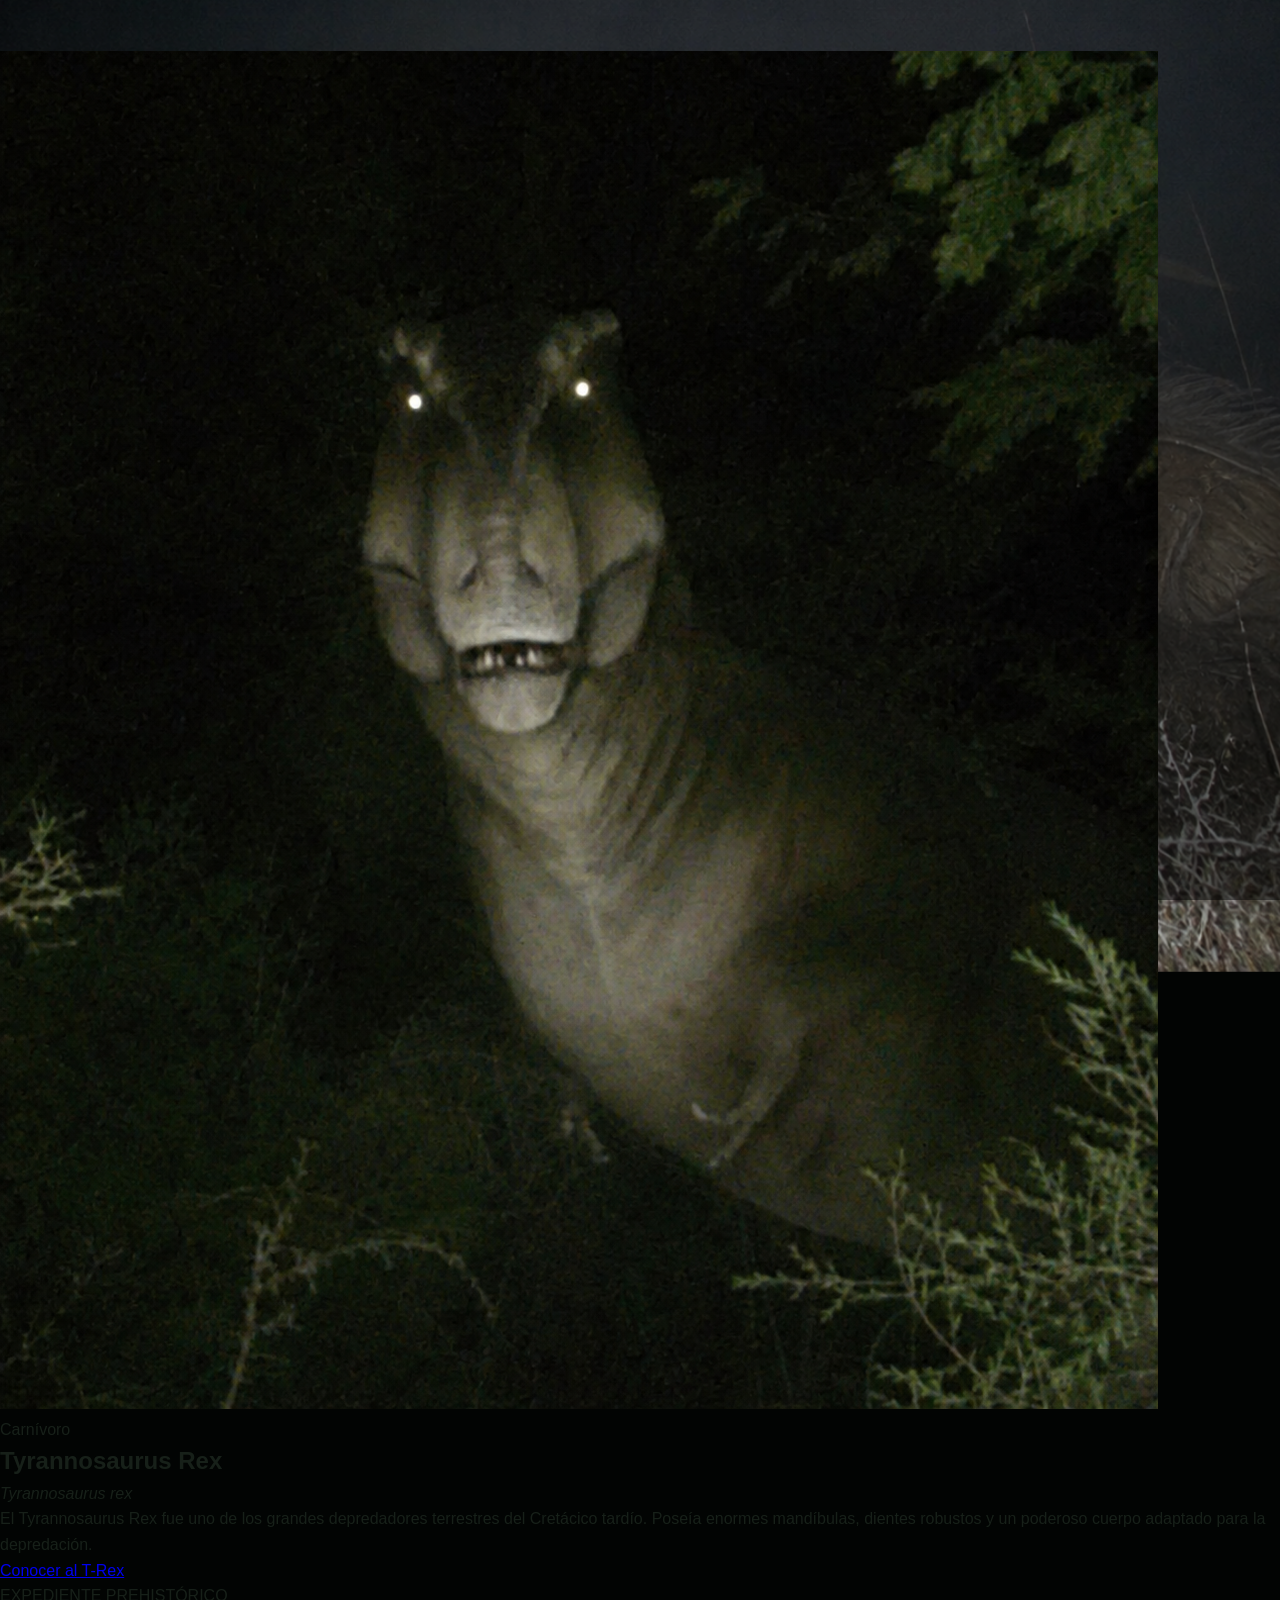
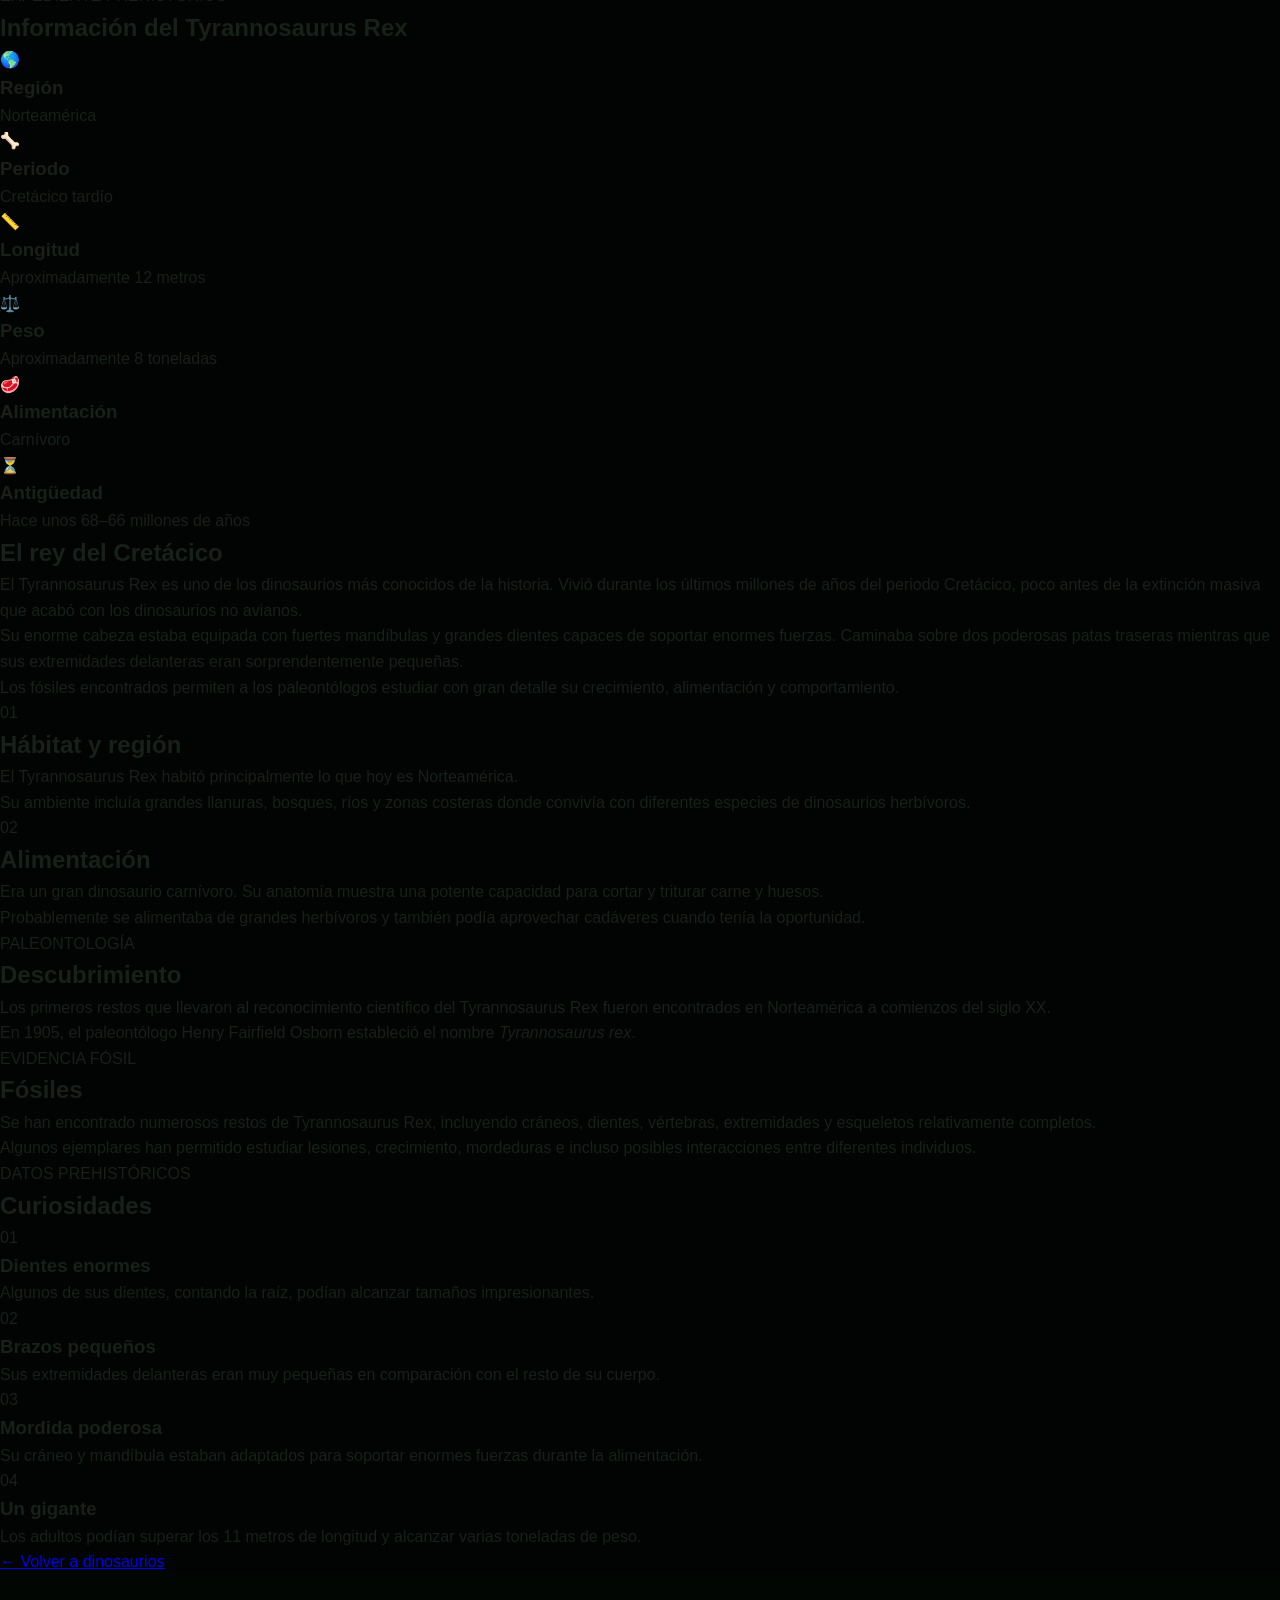
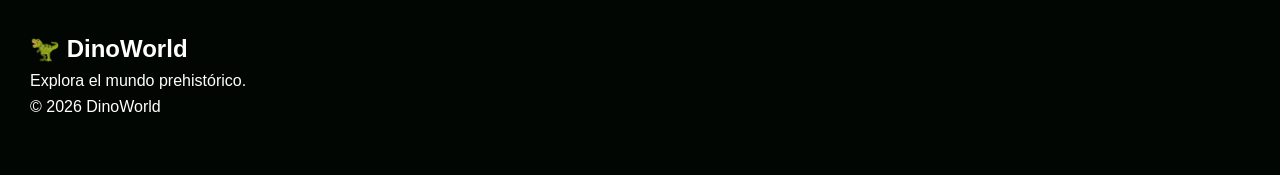
==== trex.html @ 81817ca3 "Add files via upload" ====
<!DOCTYPE html>
<html lang="es">

<head>
    <meta charset="UTF-8">
    <meta name="viewport" content="width=device-width, initial-scale=1.0">

    <title>Tyrannosaurus Rex | DinoWorld</title>

    <meta
        name="description"
        content="Descubre todo sobre el Tyrannosaurus Rex: periodo, tamaño, peso, alimentación, fósiles, descubrimiento y curiosidades."
    >

    <link rel="stylesheet" href="css/style.css">
</head>

<body>

    <!-- HEADER -->
    <header class="ficha-header">

        <a href="index.html" class="ficha-logo">
            🦖 DinoWorld
        </a>

        <nav class="ficha-nav">
            <a href="index.html">Inicio</a>
            <a href="dinosaurios.html">Dinosaurios</a>
        </nav>

    </header>


    <main class="ficha-dinosaurio">

        <!-- HERO DEL T-REX -->
        <section class="ficha-hero">

            <div class="ficha-hero-imagen">

                <img
                    src="img/trex.png"
                    alt="Tyrannosaurus Rex"
                >

            </div>


            <div class="ficha-hero-info">

                <span class="ficha-etiqueta">
                    Carnívoro
                </span>

                <h1>Tyrannosaurus Rex</h1>

                <p class="ficha-cientifico">
                    <em>Tyrannosaurus rex</em>
                </p>

                <p class="ficha-introduccion">
                    El Tyrannosaurus Rex fue uno de los grandes depredadores
                    terrestres del Cretácico tardío. Poseía enormes mandíbulas,
                    dientes robustos y un poderoso cuerpo adaptado para la
                    depredación.
                </p>

                <a href="#informacion" class="ficha-boton">
                    Conocer al T-Rex
                </a>

            </div>

        </section>


        <!-- INFORMACIÓN PRINCIPAL -->
        <section id="informacion" class="ficha-seccion">

            <div class="ficha-titulo-seccion">

                <span>EXPEDIENTE PREHISTÓRICO</span>

                <h2>Información del Tyrannosaurus Rex</h2>

            </div>


            <div class="ficha-datos">

                <article class="ficha-dato">
                    <span>🌎</span>
                    <h3>Región</h3>
                    <p>Norteamérica</p>
                </article>


                <article class="ficha-dato">
                    <span>🦴</span>
                    <h3>Periodo</h3>
                    <p>Cretácico tardío</p>
                </article>


                <article class="ficha-dato">
                    <span>📏</span>
                    <h3>Longitud</h3>
                    <p>Aproximadamente 12 metros</p>
                </article>


                <article class="ficha-dato">
                    <span>⚖️</span>
                    <h3>Peso</h3>
                    <p>Aproximadamente 8 toneladas</p>
                </article>


                <article class="ficha-dato">
                    <span>🥩</span>
                    <h3>Alimentación</h3>
                    <p>Carnívoro</p>
                </article>


                <article class="ficha-dato">
                    <span>⏳</span>
                    <h3>Antigüedad</h3>
                    <p>Hace unos 68–66 millones de años</p>
                </article>

            </div>

        </section>


        <!-- DESCRIPCIÓN -->
        <section class="ficha-seccion ficha-contenido">

            <h2>El rey del Cretácico</h2>

            <p>
                El Tyrannosaurus Rex es uno de los dinosaurios más conocidos
                de la historia. Vivió durante los últimos millones de años del
                periodo Cretácico, poco antes de la extinción masiva que acabó
                con los dinosaurios no avianos.
            </p>

            <p>
                Su enorme cabeza estaba equipada con fuertes mandíbulas y
                grandes dientes capaces de soportar enormes fuerzas. Caminaba
                sobre dos poderosas patas traseras mientras que sus extremidades
                delanteras eran sorprendentemente pequeñas.
            </p>

            <p>
                Los fósiles encontrados permiten a los paleontólogos estudiar
                con gran detalle su crecimiento, alimentación y comportamiento.
            </p>

        </section>


        <!-- HÁBITAT -->
        <section class="ficha-seccion ficha-doble">

            <article class="ficha-panel">

                <span class="ficha-panel-numero">01</span>

                <h2>Hábitat y región</h2>

                <p>
                    El Tyrannosaurus Rex habitó principalmente lo que hoy es
                    Norteamérica.
                </p>

                <p>
                    Su ambiente incluía grandes llanuras, bosques, ríos y zonas
                    costeras donde convivía con diferentes especies de
                    dinosaurios herbívoros.
                </p>

            </article>


            <article class="ficha-panel">

                <span class="ficha-panel-numero">02</span>

                <h2>Alimentación</h2>

                <p>
                    Era un gran dinosaurio carnívoro. Su anatomía muestra una
                    potente capacidad para cortar y triturar carne y huesos.
                </p>

                <p>
                    Probablemente se alimentaba de grandes herbívoros y también
                    podía aprovechar cadáveres cuando tenía la oportunidad.
                </p>

            </article>

        </section>


        <!-- DESCUBRIMIENTO -->
        <section class="ficha-seccion ficha-contenido">

            <span class="ficha-subtitulo">
                PALEONTOLOGÍA
            </span>

            <h2>Descubrimiento</h2>

            <p>
                Los primeros restos que llevaron al reconocimiento científico
                del Tyrannosaurus Rex fueron encontrados en Norteamérica a
                comienzos del siglo XX.
            </p>

            <p>
                En 1905, el paleontólogo Henry Fairfield Osborn estableció el
                nombre <em>Tyrannosaurus rex</em>.
            </p>

        </section>


        <!-- FÓSILES -->
        <section class="ficha-seccion ficha-contenido">

            <span class="ficha-subtitulo">
                EVIDENCIA FÓSIL
            </span>

            <h2>Fósiles</h2>

            <p>
                Se han encontrado numerosos restos de Tyrannosaurus Rex,
                incluyendo cráneos, dientes, vértebras, extremidades y
                esqueletos relativamente completos.
            </p>

            <p>
                Algunos ejemplares han permitido estudiar lesiones,
                crecimiento, mordeduras e incluso posibles interacciones
                entre diferentes individuos.
            </p>

        </section>


        <!-- CURIOSIDADES -->
        <section class="ficha-seccion">

            <div class="ficha-titulo-seccion">

                <span>DATOS PREHISTÓRICOS</span>

                <h2>Curiosidades</h2>

            </div>


            <div class="ficha-curiosidades">

                <article>
                    <span>01</span>

                    <h3>Dientes enormes</h3>

                    <p>
                        Algunos de sus dientes, contando la raíz,
                        podían alcanzar tamaños impresionantes.
                    </p>
                </article>


                <article>
                    <span>02</span>

                    <h3>Brazos pequeños</h3>

                    <p>
                        Sus extremidades delanteras eran muy pequeñas
                        en comparación con el resto de su cuerpo.
                    </p>
                </article>


                <article>
                    <span>03</span>

                    <h3>Mordida poderosa</h3>

                    <p>
                        Su cráneo y mandíbula estaban adaptados para
                        soportar enormes fuerzas durante la alimentación.
                    </p>
                </article>


                <article>
                    <span>04</span>

                    <h3>Un gigante</h3>

                    <p>
                        Los adultos podían superar los 11 metros de
                        longitud y alcanzar varias toneladas de peso.
                    </p>
                </article>

            </div>

        </section>


        <!-- VOLVER -->
        <section class="ficha-volver">

            <a href="dinosaurios.html">
                ← Volver a dinosaurios
            </a>

        </section>

    </main>


    <!-- FOOTER -->
    <footer class="ficha-footer">

        <h2>🦖 DinoWorld</h2>

        <p>
            Explora el mundo prehistórico.
        </p>

        <p class="ficha-copyright">
            © 2026 DinoWorld
        </p>

    </footer>

</body>

</html>
---- css/style.css ----
/* ========================================= */
/* CONFIGURACIÓN GENERAL */
/* ========================================= */

* {
    margin: 0;
    padding: 0;
    box-sizing: border-box;
}

html {
    scroll-behavior: smooth;
    background: #020403;
}

:root {
    --verde-oscuro: #07110b;
    --verde: #173b28;
    --verde-claro: #8eb66f;

    --blanco: #ffffff;

    --texto: #172019;
    --texto-suave: #68716a;

    --borde: #e4e6e2;

    --sombra:
        0 15px 40px rgba(0, 0, 0, 0.35);
}


/* ========================================= */
/* BODY */
/* ========================================= */

body {
    position: relative;

    min-height: 100vh;

    font-family:
        Arial,
        Helvetica,
        sans-serif;

    color: var(--texto);

    line-height: 1.6;

    background: transparent;

    overflow-x: hidden;
}


/* ========================================= */
/* FONDO TERRORÍFICO DE TODA LA PÁGINA */
/* ========================================= */

body::before {
    content: "";

    position: fixed;

    top: -8%;
    left: -8%;

    width: 116%;
    height: 116%;

    background-image:
        url("../img/fondo-terrorr.jpg");

    background-size: cover;

    background-position: center;

    background-repeat: no-repeat;

    z-index: 0;

    pointer-events: none;

    animation:
        fondoTerror 24s ease-in-out infinite alternate;
}


/* CAPA OSCURA */

body::after {
    content: "";

    position: fixed;

    inset: 0;

    background:
        linear-gradient(
            180deg,
            rgba(0, 0, 0, 0.20),
            rgba(0, 0, 0, 0.48)
        );

    z-index: 1;

    pointer-events: none;
}


/* TODO EL CONTENIDO QUEDA SOBRE EL FONDO */

.header,
main,
footer {
    position: relative;

    z-index: 2;
}


/* MOVIMIENTO LENTO */

@keyframes fondoTerror {

    0% {
        transform:
            scale(1)
            translate(0, 0);
    }

    50% {
        transform:
            scale(1.05)
            translate(-1%, -1%);
    }

    100% {
        transform:
            scale(1.10)
            translate(1%, 1%);
    }
}


/* ========================================= */
/* HEADER */
/* ========================================= */

.header {
    width: 100%;

    position: sticky;

    top: 0;

    z-index: 1000;

    background:
        rgba(3, 10, 6, 0.88);

    backdrop-filter: blur(12px);

    border-bottom:
        1px solid rgba(255, 255, 255, 0.08);
}

.navbar {
    max-width: 1250px;

    min-height: 78px;

    margin: auto;

    padding: 0 30px;

    display: flex;

    justify-content: space-between;

    align-items: center;
}


/* ========================================= */
/* LOGO */
/* ========================================= */

.logo {
    display: flex;

    align-items: center;

    gap: 12px;

    text-decoration: none;
}

.logo-icono {
    font-size: 34px;
}

.logo-nombre {
    display: block;

    color: white;

    font-size: 21px;

    font-weight: bold;
}

.logo-subtitulo {
    display: block;

    color: #9eaaa1;

    font-size: 11px;
}


/* ========================================= */
/* MENÚ */
/* ========================================= */

.menu {
    display: flex;

    gap: 35px;
}

.menu a {
    position: relative;

    color: #d7ddd9;

    text-decoration: none;

    font-size: 14px;

    font-weight: bold;

    transition: 0.3s;
}

.menu a:hover {
    color: white;
}

.menu a::after {
    content: "";

    position: absolute;

    left: 0;

    bottom: -8px;

    width: 0;

    height: 2px;

    background:
        var(--verde-claro);

    transition: 0.3s;
}

.menu a:hover::after {
    width: 100%;
}


/* ========================================= */
/* HERO */
/* ========================================= */

.hero {
    min-height: 720px;

    display: flex;

    align-items: center;

    padding:
        100px 30px;

    background: transparent;
}

.hero-contenido {
    width: 100%;

    max-width: 1250px;

    margin: auto;
}

.hero-etiqueta {
    display: inline-block;

    color: #b6da98;

    font-size: 12px;

    font-weight: bold;

    letter-spacing: 2px;

    margin-bottom: 20px;

    text-shadow:
        0 3px 10px black;
}

.hero h1 {
    max-width: 760px;

    color: white;

    font-size:
        clamp(48px, 6vw, 82px);

    line-height: 1.02;

    letter-spacing: -3px;

    margin-bottom: 25px;

    text-shadow:
        0 5px 25px rgba(0, 0, 0, 1);
}

.hero h1 span {
    color: #a8c98c;
}

.hero-contenido > p {
    max-width: 680px;

    color: #e0e5e1;

    font-size: 18px;

    margin-bottom: 35px;

    text-shadow:
        0 3px 12px black;
}


/* ========================================= */
/* BOTONES DEL HERO */
/* ========================================= */

.hero-botones {
    display: flex;

    flex-wrap: wrap;

    gap: 15px;

    margin-bottom: 55px;
}

.boton {
    padding:
        14px 25px;

    border-radius: 8px;

    text-decoration: none;

    font-weight: bold;

    font-size: 14px;

    transition:
        transform 0.3s,
        background 0.3s;
}

.boton-principal {
    background:
        #668c4e;

    color: white;

    box-shadow:
        0 8px 25px
        rgba(0, 0, 0, 0.4);
}

.boton-principal:hover {
    background:
        #7ca661;

    transform:
        translateY(-3px);
}

.boton-secundario {
    border:
        1px solid
        rgba(255, 255, 255, 0.35);

    color: white;

    background:
        rgba(0, 0, 0, 0.25);

    backdrop-filter:
        blur(8px);
}

.boton-secundario:hover {
    background:
        rgba(255, 255, 255, 0.15);

    transform:
        translateY(-3px);
}


/* ========================================= */
/* DATOS DEL HERO */
/* ========================================= */

.hero-datos {
    display: flex;

    gap: 50px;

    flex-wrap: wrap;
}

.hero-datos div {
    display: flex;

    flex-direction: column;
}

.hero-datos strong {
    color: white;

    font-size: 27px;

    text-shadow:
        0 3px 8px black;
}

.hero-datos span {
    color: #c1cac3;

    font-size: 12px;

    text-transform: uppercase;

    letter-spacing: 1px;
}


/* ========================================= */
/* SECCIONES */
/* ========================================= */

.seccion {
    padding:
        100px 30px;
}

.encabezado-seccion {
    max-width: 700px;

    margin:
        0 auto 50px;

    text-align: center;
}

.mini-titulo {
    color:
        #a9d38a;

    font-size: 11px;

    font-weight: bold;

    letter-spacing: 2px;
}

.encabezado-seccion h2 {
    color: white;

    font-size:
        clamp(32px, 4vw, 47px);

    line-height: 1.15;

    margin:
        10px 0 15px;

    text-shadow:
        0 4px 12px black;
}

.encabezado-seccion p {
    color: #d5ddd7;

    font-size: 16px;

    text-shadow:
        0 2px 8px black;
}


/* ========================================= */
/* EXPLORAR */
/* ========================================= */

.explorar {
    max-width: 1350px;

    margin: auto;

    background:
        rgba(0, 0, 0, 0.18);

    backdrop-filter:
        blur(1px);

    border-radius: 25px;
}

.herramientas {
    max-width: 1000px;

    margin:
        0 auto 20px;
}


/* ========================================= */
/* BUSCADOR */
/* ========================================= */

.contenedor-buscador {
    position: relative;

    margin-bottom: 20px;
}

.icono-buscar {
    position: absolute;

    left: 20px;

    top: 50%;

    transform:
        translateY(-50%);

    color: #777;

    font-size: 24px;
}

#buscador {
    width: 100%;

    height: 58px;

    padding:
        0 20px 0 55px;

    border:
        1px solid
        rgba(255, 255, 255, 0.35);

    border-radius: 12px;

    outline: none;

    background:
        rgba(255, 255, 255, 0.95);

    font-size: 15px;

    box-shadow:
        0 7px 30px
        rgba(0, 0, 0, 0.25);

    transition: 0.3s;
}

#buscador:focus {
    border-color:
        #729466;

    box-shadow:
        0 0 0 4px
        rgba(114, 148, 102, 0.25);
}


/* ========================================= */
/* FILTROS */
/* ========================================= */

.botones-filtro {
    display: flex;

    justify-content: center;

    flex-wrap: wrap;

    gap: 10px;
}

.filtro {
    padding:
        10px 18px;

    border:
        1px solid
        rgba(255, 255, 255, 0.25);

    border-radius: 30px;

    background:
        rgba(255, 255, 255, 0.92);

    color: #344036;

    cursor: pointer;

    font-weight: bold;

    font-size: 13px;

    transition: 0.25s;
}

.filtro:hover {
    transform:
        translateY(-2px);

    background: white;
}

.filtro.activo {
    background:
        #07110b;

    color: white;

    border-color:
        #75965d;
}

.contador {
    max-width: 1200px;

    margin:
        35px auto 15px;

    color: #e1e6e2;

    font-size: 13px;

    text-shadow:
        0 2px 7px black;
}


/* ========================================= */
/* TARJETAS */
/* ========================================= */

.contenedor-tarjetas {
    max-width: 1200px;

    margin: auto;

    display: grid;

    grid-template-columns:
        repeat(3, 1fr);

    gap: 25px;
}

.tarjeta {
    background:
        rgba(255, 255, 255, 0.94);

    border:
        1px solid
        rgba(255, 255, 255, 0.35);

    border-radius: 16px;

    overflow: hidden;

    box-shadow:
        0 15px 40px
        rgba(0, 0, 0, 0.45);

    backdrop-filter:
        blur(7px);

    transition:
        transform 0.3s,
        box-shadow 0.3s;
}

.tarjeta:hover {
    transform:
        translateY(-8px);

    box-shadow:
        0 22px 50px
        rgba(0, 0, 0, 0.60);
}


/* ========================================= */
/* IMAGEN TARJETAS */
/* ========================================= */

.imagen-tarjeta {
    height: 245px;

    position: relative;

    overflow: hidden;

    background:
        #e9ece7;
}

.imagen-tarjeta img {
    width: 100%;

    height: 100%;

    object-fit: cover;

    transition:
        transform 0.6s;
}

.tarjeta:hover img {
    transform:
        scale(1.08);
}


/* ========================================= */
/* ETIQUETAS */
/* ========================================= */

.badge,
.periodo {
    position: absolute;

    top: 15px;

    padding:
        6px 10px;

    border-radius: 20px;

    font-size: 10px;

    font-weight: bold;

    text-transform: uppercase;

    letter-spacing: 0.5px;

    backdrop-filter:
        blur(10px);
}

.badge {
    left: 15px;
}

.periodo {
    right: 15px;

    color: white;

    background:
        rgba(0, 0, 0, 0.70);
}

.badge.carnivoro {
    color: #ffe8e8;

    background:
        rgba(111, 28, 28, 0.90);
}

.badge.herbivoro {
    color: #eaffdf;

    background:
        rgba(42, 95, 49, 0.90);
}

.badge.omnivoro {
    color: #fff4d5;

    background:
        rgba(123, 87, 26, 0.90);
}

.badge.volador {
    color: #e7f3ff;

    background:
        rgba(38, 74, 105, 0.90);
}


/* ========================================= */
/* CONTENIDO TARJETA */
/* ========================================= */

.contenido-tarjeta {
    padding: 24px;
}

.contenido-tarjeta h3 {
    font-size: 22px;

    margin-bottom: 2px;
}

.nombre-cientifico {
    color: #819083;

    font-size: 12px;

    font-style: italic;

    margin-bottom: 15px;
}

.descripcion {
    min-height: 75px;

    color: #515c53;

    font-size: 14px;

    line-height: 1.6;

    margin-bottom: 20px;
}

.datos-tarjeta {
    display: grid;

    grid-template-columns:
        repeat(2, 1fr);

    gap: 10px;

    padding:
        17px 0;

    border-top:
        1px solid #eceeeb;

    border-bottom:
        1px solid #eceeeb;
}

.datos-tarjeta > div {
    display: flex;

    align-items: center;

    gap: 8px;
}

.datos-tarjeta small {
    display: block;

    color: #929892;

    font-size: 10px;

    text-transform: uppercase;
}

.datos-tarjeta strong {
    display: block;

    font-size: 12px;
}


/* ========================================= */
/* VER INFORMACIÓN */
/* ========================================= */

.ver-mas {
    width: 100%;

    margin-top: 18px;

    padding: 0;

    border: none;

    background: transparent;

    color: #31572c;

    cursor: pointer;

    font-size: 13px;

    font-weight: bold;

    display: flex;

    align-items: center;

    justify-content: space-between;
}

.ver-mas span {
    font-size: 19px;

    transition:
        transform 0.2s;
}

.ver-mas:hover span {
    transform:
        translateX(5px);
}


/* ========================================= */
/* SIN RESULTADOS */
/* ========================================= */

.sin-resultados {
    display: none;

    text-align: center;

    padding:
        80px 20px;

    color: white;
}

.sin-resultados span {
    font-size: 50px;
}

.sin-resultados h3 {
    margin:
        15px 0 5px;
}

.sin-resultados p {
    color:
        #d0d7d2;
}


/* ========================================= */
/* CURIOSIDADES */
/* ========================================= */

.curiosidades {
    background:
        rgba(0, 0, 0, 0.40);

    backdrop-filter:
        blur(5px);
}

.grid-curiosidades {
    max-width: 1150px;

    margin: auto;

    display: grid;

    grid-template-columns:
        repeat(3, 1fr);

    gap: 25px;
}

.grid-curiosidades article {
    background:
        rgba(255, 255, 255, 0.94);

    padding: 35px;

    border-radius: 14px;

    border:
        1px solid
        rgba(255, 255, 255, 0.30);

    box-shadow:
        0 12px 35px
        rgba(0, 0, 0, 0.28);

    transition: 0.3s;
}

.grid-curiosidades article:hover {
    transform:
        translateY(-6px);

    box-shadow:
        0 18px 45px
        rgba(0, 0, 0, 0.45);
}

.curiosidad-icono {
    display: block;

    font-size: 32px;

    margin-bottom: 18px;
}

.grid-curiosidades h3 {
    margin-bottom: 10px;
}

.grid-curiosidades p {
    color:
        var(--texto-suave);

    font-size: 14px;
}


/* ========================================= */
/* MODAL */
/* ========================================= */

.modal {
    display: none;

    position: fixed;

    inset: 0;

    z-index: 3000;

    padding: 25px;

    align-items: center;

    justify-content: center;
}

.modal.abierto {
    display: flex;
}

.modal-fondo {
    position: absolute;

    inset: 0;

    background:
        rgba(0, 0, 0, 0.85);

    backdrop-filter:
        blur(8px);
}

.modal-contenido {
    position: relative;

    z-index: 1;

    width: 100%;

    max-width: 900px;

    max-height: 90vh;

    display: grid;

    grid-template-columns:
        1fr 1fr;

    background: white;

    border-radius: 18px;

    overflow: auto;

    box-shadow:
        0 30px 80px
        rgba(0, 0, 0, 0.7);
}

.modal-contenido > img {
    width: 100%;

    height: 100%;

    min-height: 500px;

    object-fit: cover;
}

.modal-info {
    padding:
        50px 40px;
}

.modal-periodo {
    color: #638055;

    font-size: 11px;

    font-weight: bold;

    text-transform: uppercase;

    letter-spacing: 1.5px;
}

.modal-info h2 {
    font-size: 35px;

    line-height: 1.1;

    margin:
        8px 0 4px;
}

.modal-cientifico {
    color: #879087;

    font-style: italic;

    margin-bottom: 25px;
}

.modal-info > p {
    color: #626a63;

    margin-bottom: 30px;
}

.modal-datos {
    display: grid;

    gap: 15px;
}

.modal-datos div {
    padding: 14px;

    background: #f4f5f1;

    border-radius: 9px;
}

.modal-datos small {
    display: block;

    color: #8a918a;

    text-transform: uppercase;

    font-size: 9px;
}

.modal-datos strong {
    font-size: 14px;
}

.cerrar-modal {
    position: absolute;

    top: 15px;

    right: 15px;

    width: 38px;

    height: 38px;

    border: none;

    border-radius: 50%;

    background:
        rgba(0, 0, 0, 0.80);

    color: white;

    cursor: pointer;

    font-size: 25px;

    z-index: 5;
}


/* ========================================= */
/* FOOTER */
/* ========================================= */

footer {
    color: white;

    padding:
        55px 30px;

    background:
        rgba(2, 7, 4, 0.88);

    backdrop-filter:
        blur(10px);
}

.footer-contenido {
    max-width: 1200px;

    margin: auto;

    display: flex;

    justify-content: space-between;

    align-items: flex-end;

    gap: 30px;
}

.footer-contenido h2 {
    margin-bottom: 7px;
}

.footer-contenido p {
    color: #aab5ad;

    font-size: 13px;
}

.copyright {
    white-space: nowrap;
}


/* ========================================= */
/* TABLET */
/* ========================================= */

@media (max-width: 950px) {

    .contenedor-tarjetas {
        grid-template-columns:
            repeat(2, 1fr);
    }

    .grid-curiosidades {
        grid-template-columns: 1fr;
    }

    .modal-contenido {
        grid-template-columns: 1fr;
    }

    .modal-contenido > img {
        height: 320px;

        min-height: auto;
    }
}


/* ========================================= */
/* CELULAR */
/* ========================================= */

@media (max-width: 650px) {

    .navbar {
        min-height: 70px;

        padding:
            0 18px;
    }

    .logo-subtitulo {
        display: none;
    }

    .menu {
        gap: 13px;
    }

    .menu a {
        font-size: 11px;
    }

    body::before {
        top: -5%;
        left: -25%;

        width: 150%;
        height: 110%;

        background-position:
            65% center;
    }

    .hero {
        min-height: 650px;

        padding:
            70px 20px;
    }

    .hero h1 {
        font-size: 47px;

        letter-spacing: -2px;
    }

    .hero-contenido > p {
        font-size: 16px;
    }

    .hero-datos {
        gap: 25px;
    }

    .seccion {
        padding:
            75px 18px;
    }

    .explorar {
        border-radius: 0;
    }

    .contenedor-tarjetas {
        grid-template-columns: 1fr;
    }

    .imagen-tarjeta {
        height: 260px;
    }

    .botones-filtro {
        justify-content: flex-start;
    }

    .footer-contenido {
        flex-direction: column;

        align-items: flex-start;
    }

    .modal {
        padding: 12px;
    }

    .modal-info {
        padding:
            35px 25px;
    }
}


/* ========================================= */
/* REDUCIR ANIMACIONES */
/* ========================================= */

@media (prefers-reduced-motion: reduce) {

    body::before {
        animation: none;
    }

    html {
        scroll-behavior: auto;
    }
}
/* ========================================= */
/* MENÚ HAMBURGUESA */
/* ========================================= */

.menu-toggle {
    display: none;

    border: none;

    background: transparent;

    color: white;

    font-size: 30px;

    cursor: pointer;
}


/* CELULAR */

@media (max-width: 650px) {

    .navbar {
        position: relative;
    }


    .menu-toggle {
        display: block;
    }


    .menu {
        position: absolute;

        top: 70px;
        left: 0;

        width: 100%;

        padding: 20px;

        display: none;

        flex-direction: column;

        gap: 20px;

        background:
            rgba(3, 10, 6, 0.97);

        backdrop-filter: blur(12px);

        border-top:
            1px solid rgba(255, 255, 255, 0.08);

        box-shadow:
            0 15px 30px rgba(0, 0, 0, 0.35);
    }


    .menu.activo {
        display: flex;
    }


    .menu a {
        width: 100%;

        padding: 10px 5px;

        font-size: 14px;
    }

}
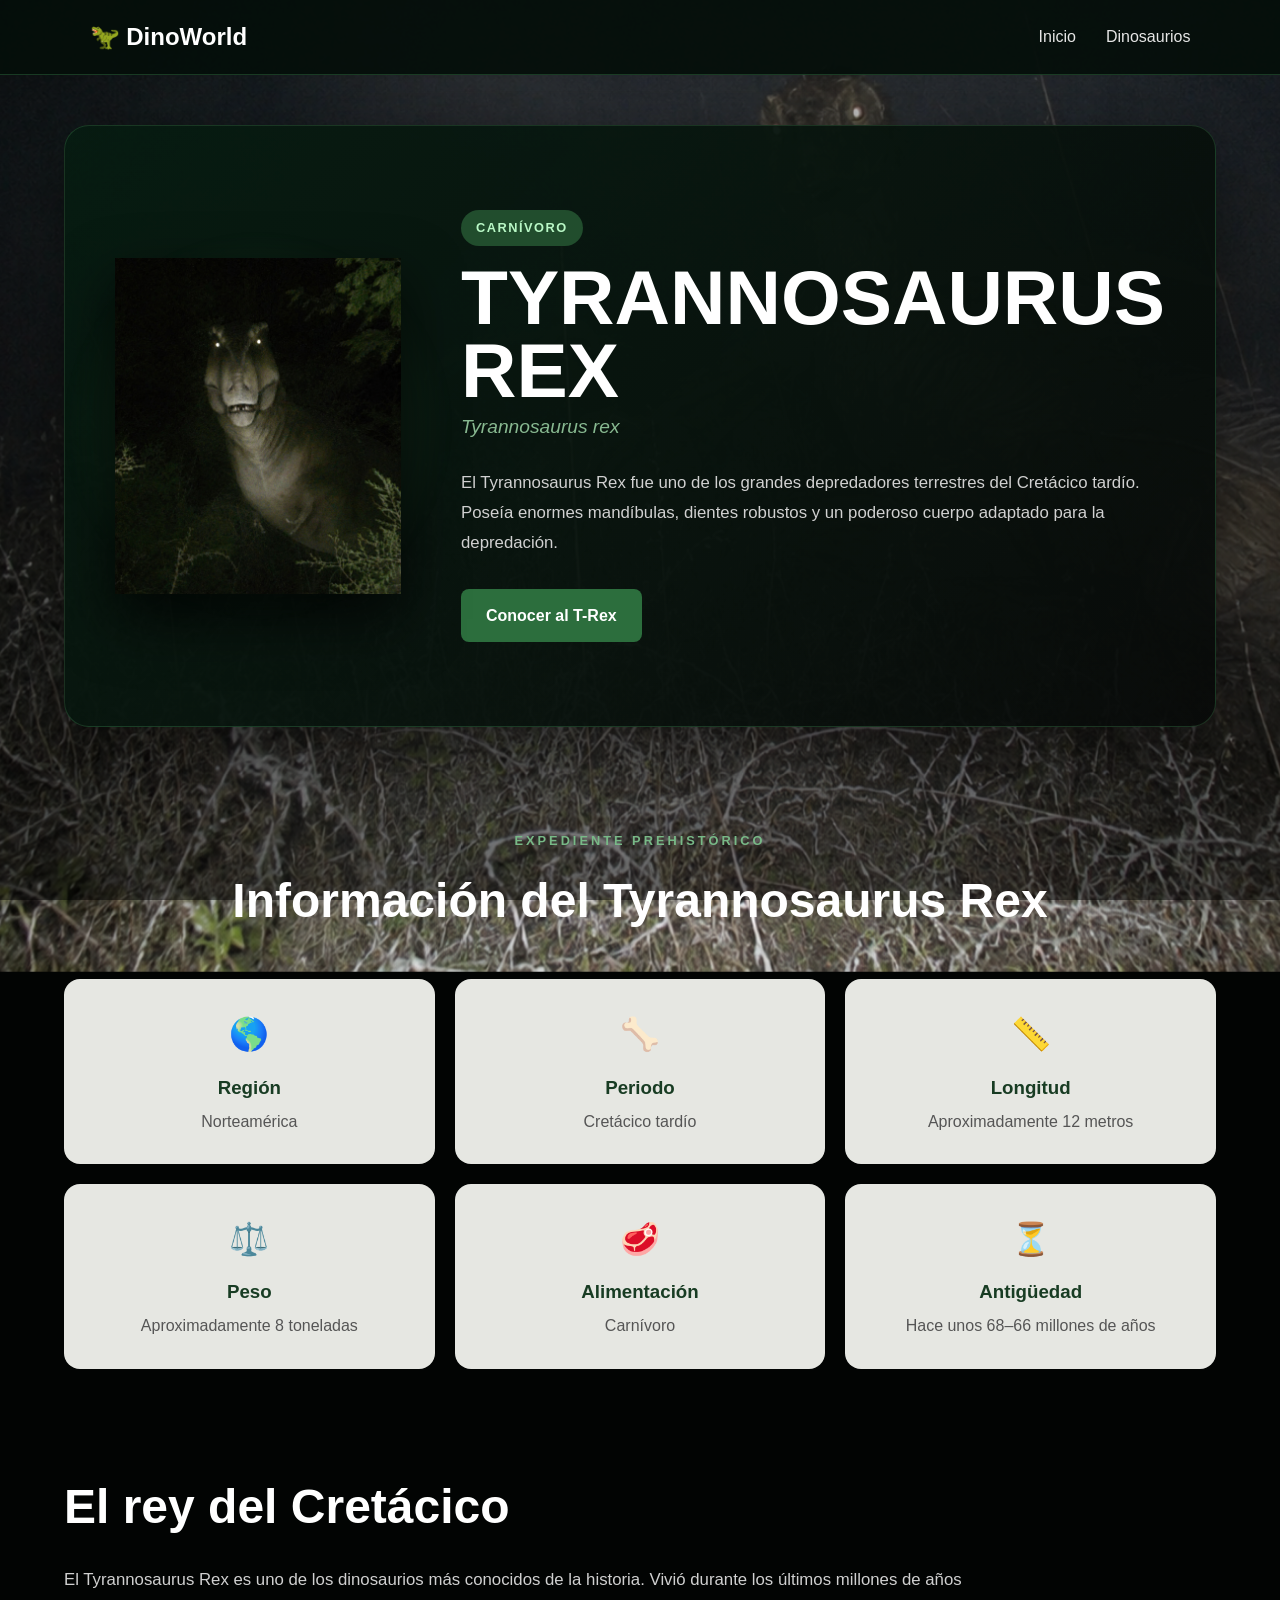
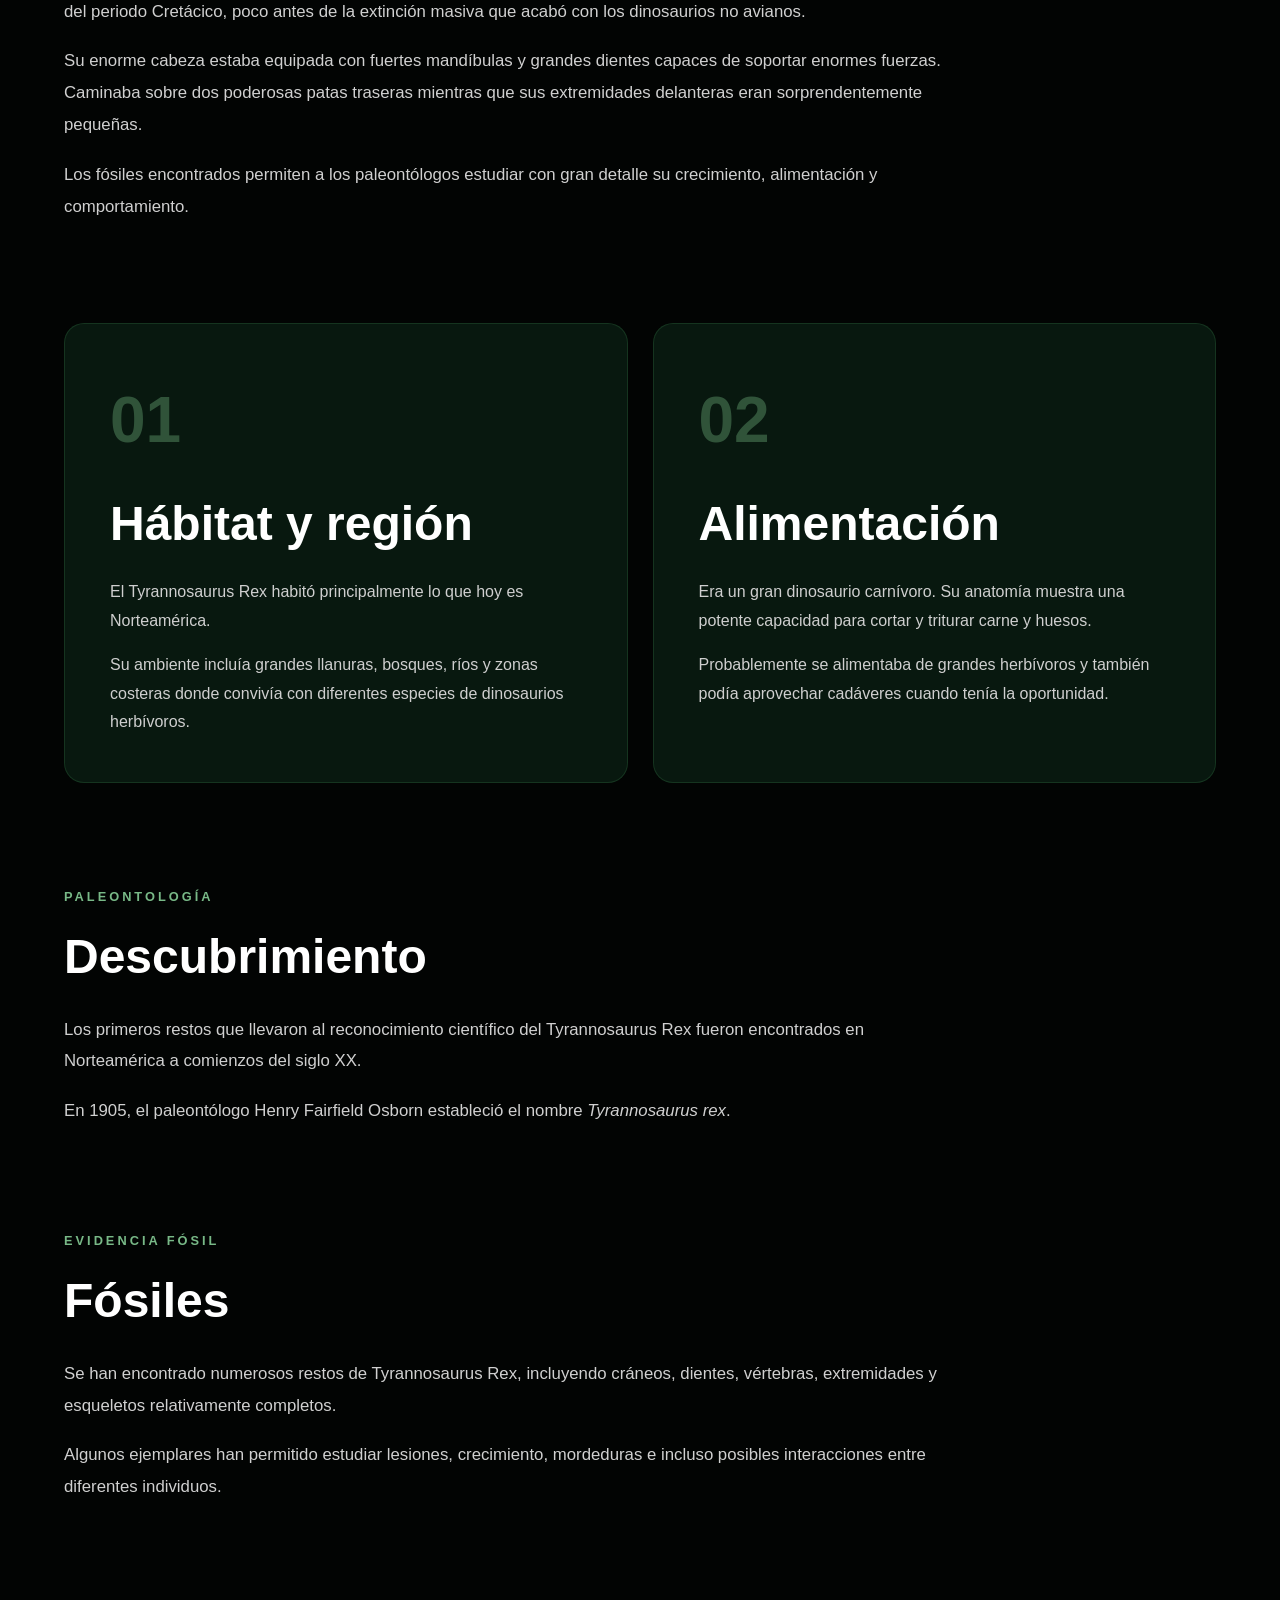
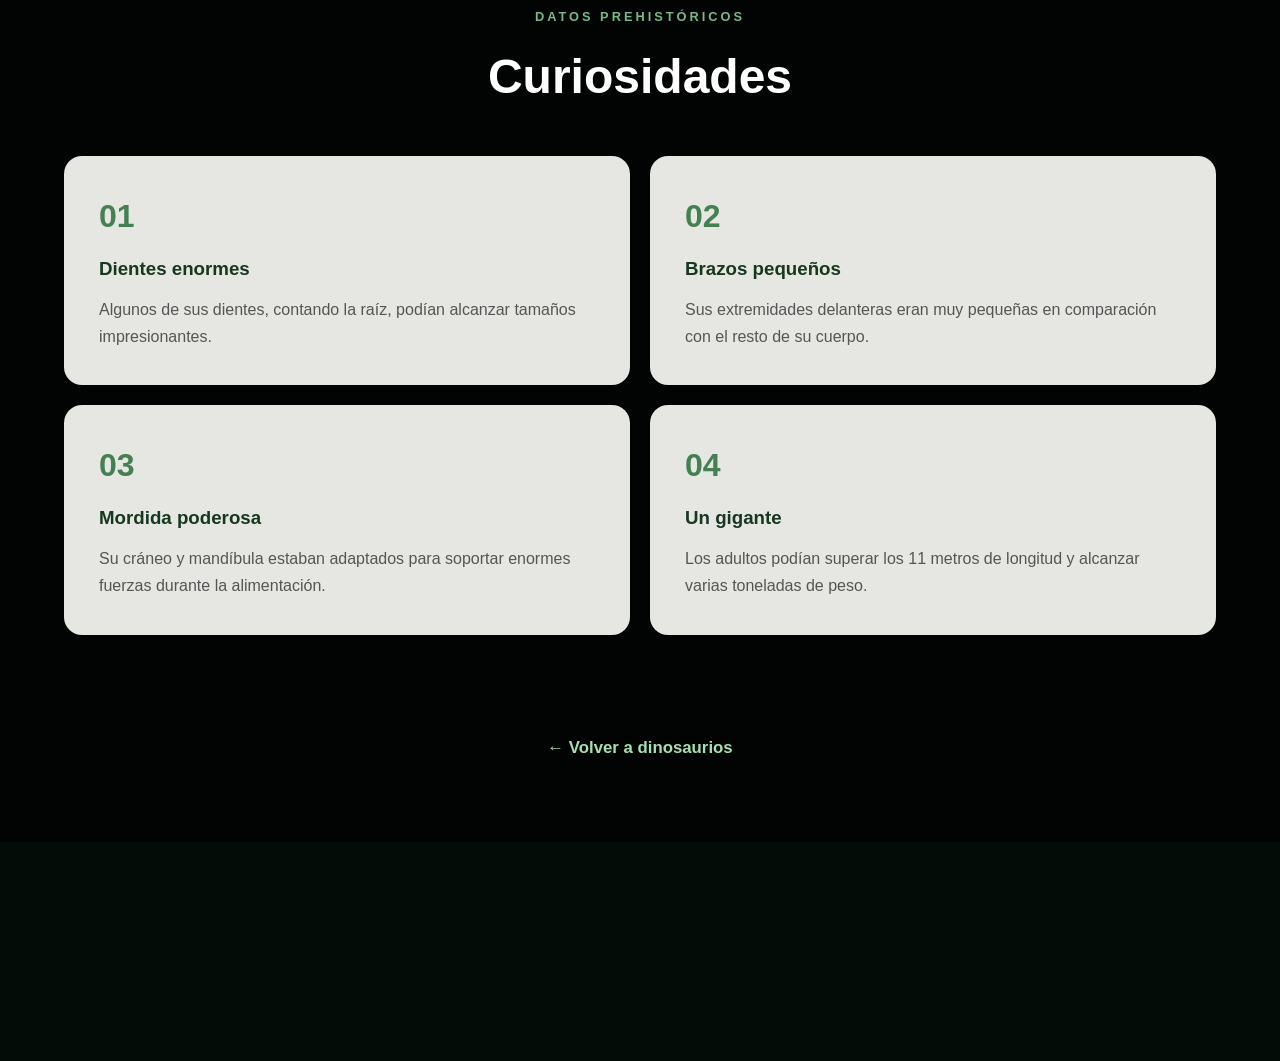
==== commit d1f22622: "Fix HTML formatting and ensure proper structure" ====
--- a/trex.html
+++ b/trex.html
@@ -12,7 +12,7 @@
         content="Descubre todo sobre el Tyrannosaurus Rex: periodo, tamaño, peso, alimentación, fósiles, descubrimiento y curiosidades."
     >
 
-    <link rel="stylesheet" href="css/style.css">
+<link rel="stylesheet" href="css/style.css">
 </head>
 
 <body>
@@ -348,4 +348,4 @@
 
 </body>
 
-</html>+</html>
--- a/css/style.css
+++ b/css/style.css
@@ -1477,4 +1477,505 @@
         font-size: 14px;
     }
 
+}
+/* ==================================================
+   FICHA INDIVIDUAL - DINOWORLD
+   ================================================== */
+
+.ficha-header {
+    min-height: 75px;
+    padding: 0 7%;
+    display: flex;
+    align-items: center;
+    justify-content: space-between;
+    background: rgba(5, 15, 10, 0.92);
+    border-bottom: 1px solid rgba(117, 255, 149, 0.18);
+    position: relative;
+    z-index: 20;
+}
+
+.ficha-logo {
+    color: white;
+    font-size: 1.5rem;
+    font-weight: bold;
+    text-decoration: none;
+}
+
+.ficha-nav {
+    display: flex;
+    gap: 30px;
+}
+
+.ficha-nav a {
+    color: #e6e6e6;
+    text-decoration: none;
+    transition: 0.3s;
+}
+
+.ficha-nav a:hover {
+    color: #8ed69a;
+}
+
+
+/* CONTENEDOR GENERAL */
+
+.ficha-dinosaurio {
+    width: min(1200px, 90%);
+    margin: auto;
+    padding: 50px 0 80px;
+}
+
+
+/* HERO */
+
+.ficha-hero {
+    min-height: 600px;
+    display: grid;
+    grid-template-columns: 1.15fr 1fr;
+    align-items: center;
+    gap: 60px;
+
+    background:
+        linear-gradient(
+            135deg,
+            rgba(7, 28, 17, 0.96),
+            rgba(8, 10, 9, 0.94)
+        );
+
+    border: 1px solid rgba(130, 255, 157, 0.15);
+    border-radius: 25px;
+    padding: 50px;
+    overflow: hidden;
+
+    box-shadow:
+        0 25px 70px rgba(0, 0, 0, 0.55);
+}
+
+.ficha-hero-imagen {
+    min-height: 500px;
+    display: flex;
+    justify-content: center;
+    align-items: center;
+    position: relative;
+}
+
+.ficha-hero-imagen::before {
+    content: "";
+    position: absolute;
+
+    width: 420px;
+    height: 420px;
+
+    border-radius: 50%;
+
+    background:
+        radial-gradient(
+            circle,
+            rgba(62, 145, 75, 0.3),
+            transparent 65%
+        );
+
+    filter: blur(5px);
+}
+
+.ficha-hero-imagen img {
+    position: relative;
+    z-index: 2;
+
+    width: 100%;
+    max-width: 600px;
+
+    object-fit: contain;
+
+    filter:
+        drop-shadow(0 25px 30px rgba(0, 0, 0, 0.75));
+
+    transition: transform 0.5s ease;
+}
+
+.ficha-hero:hover .ficha-hero-imagen img {
+    transform: scale(1.03);
+}
+
+.ficha-hero-info h1 {
+    margin: 15px 0 5px;
+
+    color: white;
+
+    font-size: clamp(3rem, 6vw, 5.5rem);
+    line-height: 0.95;
+
+    text-transform: uppercase;
+}
+
+.ficha-etiqueta {
+    display: inline-block;
+
+    background: #214d2d;
+    color: #b9f8c6;
+
+    padding: 8px 15px;
+    border-radius: 100px;
+
+    font-size: 0.8rem;
+    font-weight: bold;
+
+    letter-spacing: 1.5px;
+    text-transform: uppercase;
+}
+
+.ficha-cientifico {
+    color: #88b991;
+    font-size: 1.2rem;
+    margin-bottom: 25px;
+}
+
+.ficha-introduccion {
+    color: #d1d1d1;
+    font-size: 1.05rem;
+    line-height: 1.8;
+    margin-bottom: 30px;
+}
+
+.ficha-boton {
+    display: inline-block;
+
+    padding: 14px 25px;
+
+    border-radius: 8px;
+
+    background: #2c6e3d;
+    color: white;
+
+    text-decoration: none;
+    font-weight: bold;
+
+    transition: 0.3s;
+}
+
+.ficha-boton:hover {
+    background: #3c8b50;
+    transform: translateY(-3px);
+}
+
+
+/* SECCIONES */
+
+.ficha-seccion {
+    margin-top: 100px;
+}
+
+.ficha-titulo-seccion {
+    text-align: center;
+    margin-bottom: 40px;
+}
+
+.ficha-titulo-seccion span,
+.ficha-subtitulo {
+    color: #78b987;
+    font-weight: bold;
+    font-size: 0.8rem;
+    letter-spacing: 3px;
+}
+
+.ficha-titulo-seccion h2,
+.ficha-contenido h2,
+.ficha-panel h2 {
+    color: white;
+    font-size: clamp(2rem, 4vw, 3rem);
+    margin-top: 10px;
+}
+
+
+/* DATOS */
+
+.ficha-datos {
+    display: grid;
+    grid-template-columns: repeat(3, 1fr);
+    gap: 20px;
+}
+
+.ficha-dato {
+    padding: 30px 20px;
+
+    text-align: center;
+
+    background: rgba(245, 246, 241, 0.94);
+
+    border-radius: 16px;
+
+    transition: 0.3s;
+}
+
+.ficha-dato:hover {
+    transform: translateY(-7px);
+}
+
+.ficha-dato > span {
+    font-size: 2rem;
+}
+
+.ficha-dato h3 {
+    margin: 12px 0 6px;
+    color: #183c23;
+}
+
+.ficha-dato p {
+    color: #555;
+}
+
+
+/* TEXTO */
+
+.ficha-contenido {
+    max-width: 900px;
+}
+
+.ficha-contenido p {
+    color: #d0d0d0;
+    line-height: 1.9;
+    font-size: 1.05rem;
+    margin-top: 18px;
+}
+
+
+/* PANELES */
+
+.ficha-doble {
+    display: grid;
+    grid-template-columns: repeat(2, 1fr);
+    gap: 25px;
+}
+
+.ficha-panel {
+    position: relative;
+    padding: 45px;
+
+    background: rgba(9, 27, 17, 0.92);
+
+    border: 1px solid rgba(116, 255, 150, 0.12);
+
+    border-radius: 20px;
+}
+
+.ficha-panel-numero {
+    display: block;
+
+    color: rgba(124, 195, 138, 0.35);
+
+    font-size: 4rem;
+    font-weight: bold;
+
+    margin-bottom: 15px;
+}
+
+.ficha-panel p {
+    color: #cfcfcf;
+    line-height: 1.8;
+    margin-top: 15px;
+}
+
+
+/* CURIOSIDADES */
+
+.ficha-curiosidades {
+    display: grid;
+    grid-template-columns: repeat(2, 1fr);
+    gap: 20px;
+}
+
+.ficha-curiosidades article {
+    background: rgba(245, 246, 241, 0.94);
+
+    border-radius: 18px;
+
+    padding: 35px;
+
+    transition: 0.3s;
+}
+
+.ficha-curiosidades article:hover {
+    transform: translateY(-5px);
+}
+
+.ficha-curiosidades article > span {
+    color: #438150;
+
+    font-size: 2rem;
+    font-weight: bold;
+}
+
+.ficha-curiosidades h3 {
+    color: #16381f;
+    margin: 12px 0;
+}
+
+.ficha-curiosidades p {
+    color: #555;
+    line-height: 1.7;
+}
+
+
+/* VOLVER */
+
+.ficha-volver {
+    margin-top: 100px;
+    text-align: center;
+}
+
+.ficha-volver a {
+    color: #a8dfb1;
+
+    font-weight: bold;
+
+    text-decoration: none;
+
+    font-size: 1.05rem;
+}
+
+.ficha-volver a:hover {
+    text-decoration: underline;
+}
+
+
+/* FOOTER */
+
+.ficha-footer {
+    text-align: center;
+
+    padding: 50px 20px;
+
+    background: rgba(4, 13, 8, 0.97);
+
+    color: #cccccc;
+}
+
+.ficha-footer h2 {
+    color: white;
+    margin-bottom: 10px;
+}
+
+.ficha-copyright {
+    margin-top: 20px;
+    color: #777;
+}
+
+
+/* ==================================================
+   TABLET Y CELULAR
+   ================================================== */
+
+@media (max-width: 850px) {
+
+    .ficha-header {
+        padding: 0 5%;
+    }
+
+    .ficha-nav {
+        gap: 15px;
+    }
+
+    .ficha-dinosaurio {
+        width: 92%;
+        padding-top: 25px;
+    }
+
+    .ficha-hero {
+        grid-template-columns: 1fr;
+
+        gap: 10px;
+
+        padding: 30px 20px;
+
+        text-align: center;
+    }
+
+    .ficha-hero-imagen {
+        min-height: 300px;
+    }
+
+    .ficha-hero-imagen::before {
+        width: 280px;
+        height: 280px;
+    }
+
+    .ficha-hero-imagen img {
+        max-height: 330px;
+    }
+
+    .ficha-hero-info h1 {
+        font-size: 3rem;
+    }
+
+    .ficha-datos {
+        grid-template-columns: repeat(2, 1fr);
+    }
+
+    .ficha-doble {
+        grid-template-columns: 1fr;
+    }
+
+    .ficha-curiosidades {
+        grid-template-columns: 1fr;
+    }
+
+    .ficha-seccion {
+        margin-top: 70px;
+    }
+}
+
+
+/* CELULARES PEQUEÑOS */
+
+@media (max-width: 500px) {
+
+    .ficha-logo {
+        font-size: 1.2rem;
+    }
+
+    .ficha-nav a {
+        font-size: 0.85rem;
+    }
+
+    .ficha-datos {
+        grid-template-columns: 1fr;
+    }
+
+    .ficha-panel {
+        padding: 30px 25px;
+    }
+
+    .ficha-hero-info h1 {
+        font-size: 2.5rem;
+    }
+}
+
+/* CELULARES PEQUEÑOS */
+
+@media (max-width: 500px) {
+
+    .ficha-logo {
+        font-size: 1.2rem;
+    }
+
+
+    .ficha-nav a {
+        font-size: 0.85rem;
+    }
+
+
+    .ficha-datos {
+        grid-template-columns: 1fr;
+    }
+
+
+    .ficha-panel {
+        padding: 30px 25px;
+    }
+
+
+    .ficha-hero-info h1 {
+        font-size: 2.5rem;
+    }
+
 }
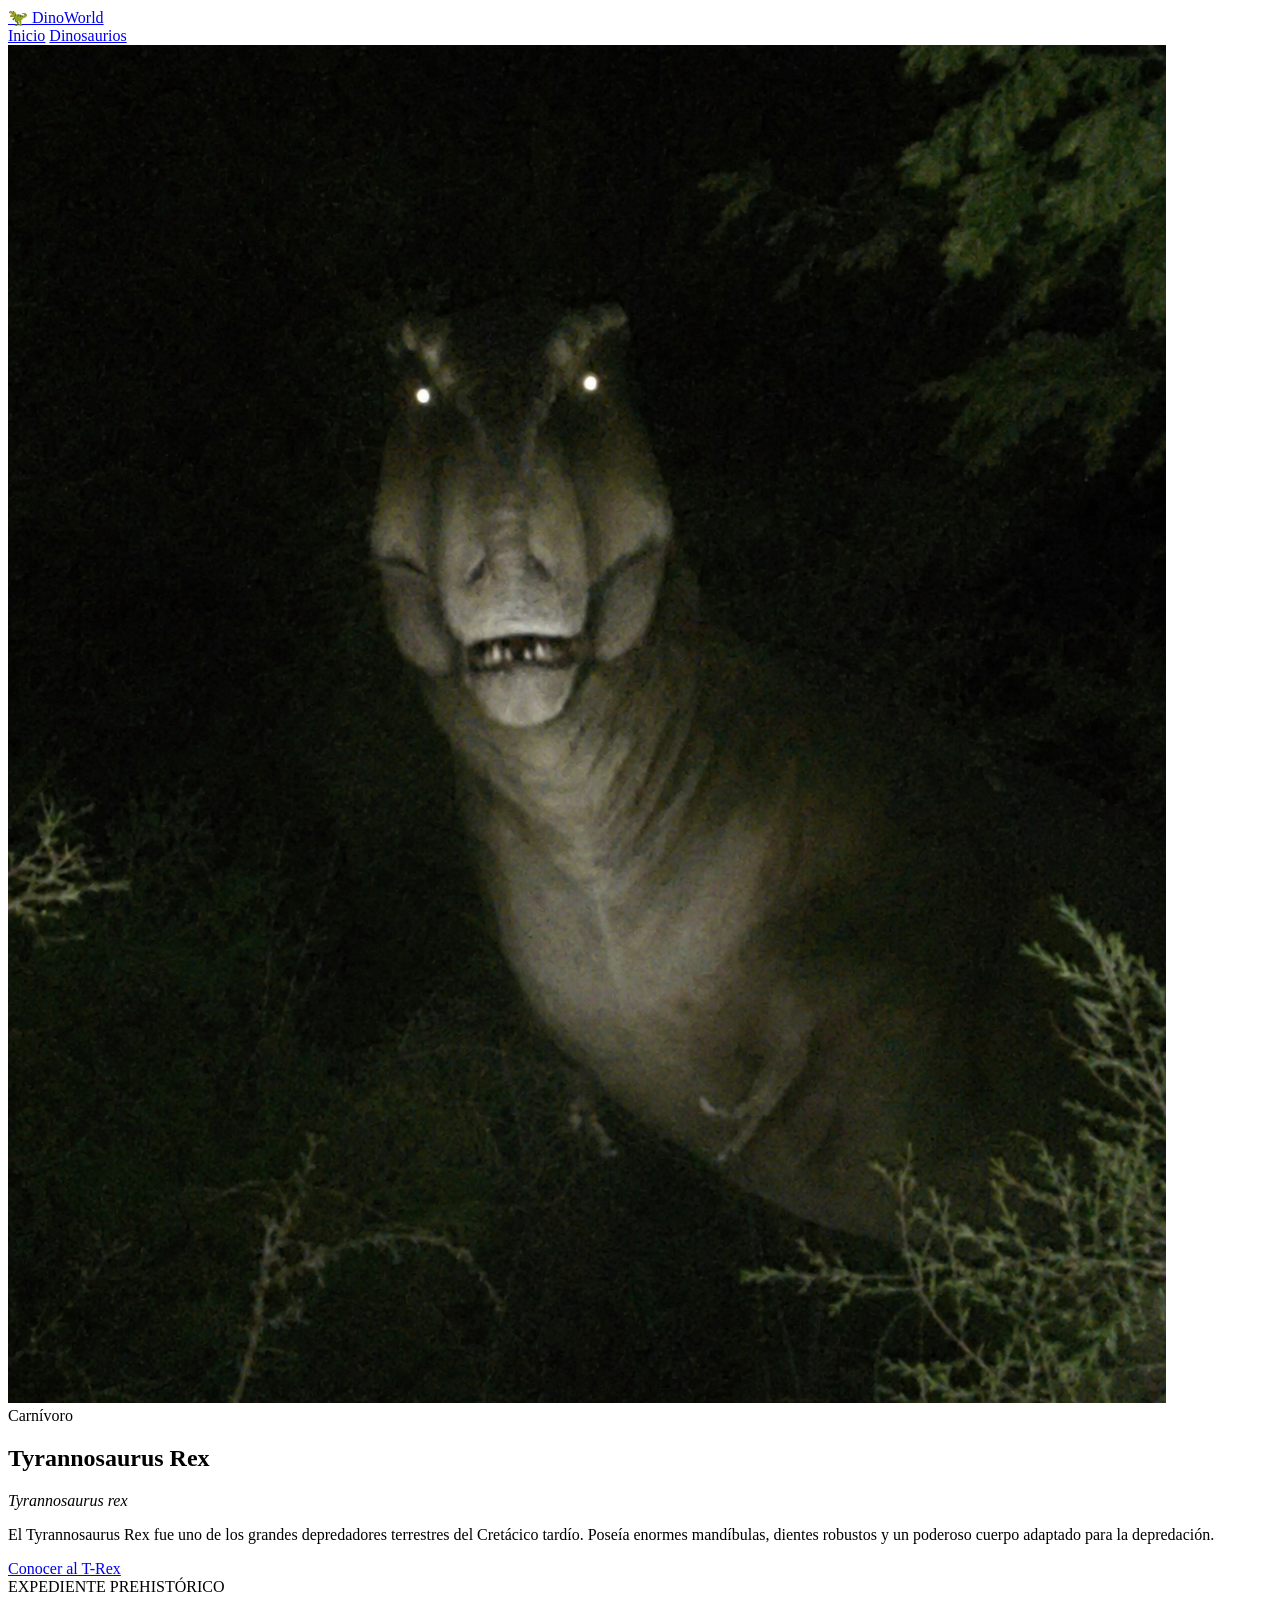
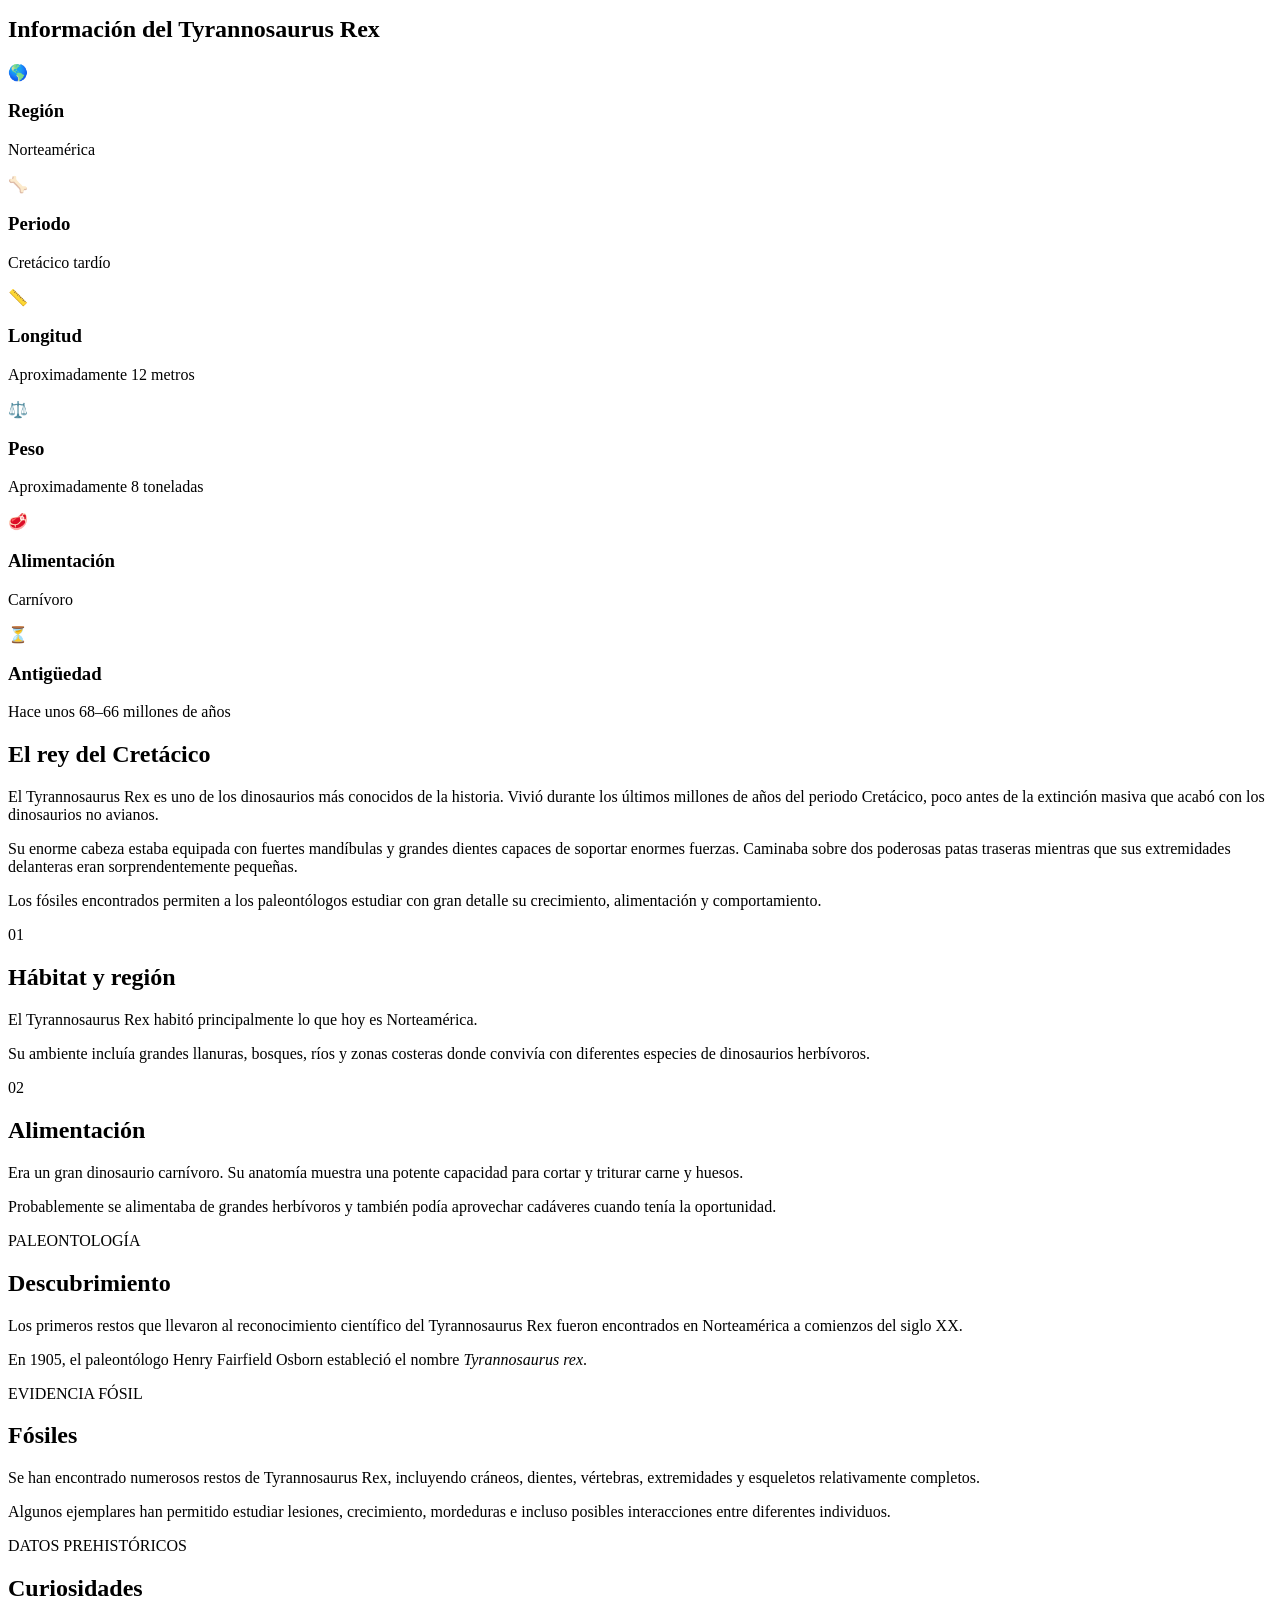
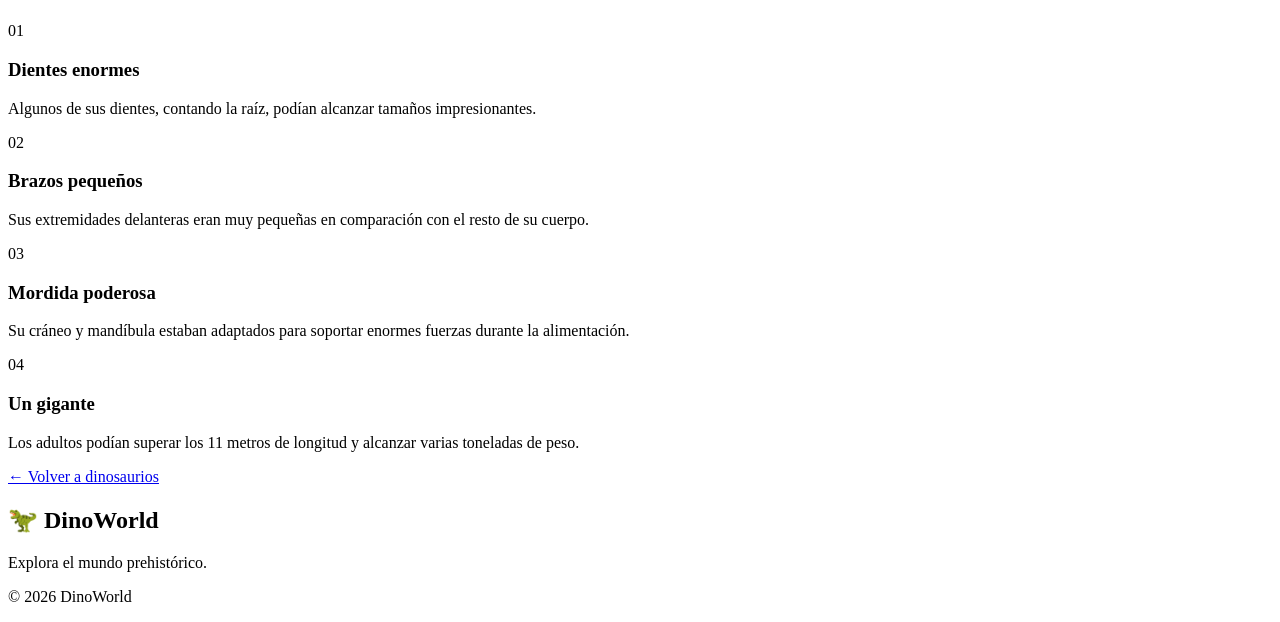
==== commit 40defb9e: "Update trex.html" ====
--- a/trex.html
+++ b/trex.html
@@ -12,7 +12,7 @@
         content="Descubre todo sobre el Tyrannosaurus Rex: periodo, tamaño, peso, alimentación, fósiles, descubrimiento y curiosidades."
     >
 
-<link rel="stylesheet" href="css/style.css">
+<link rel="stylesheet" href="style.css">
 </head>
 
 <body>
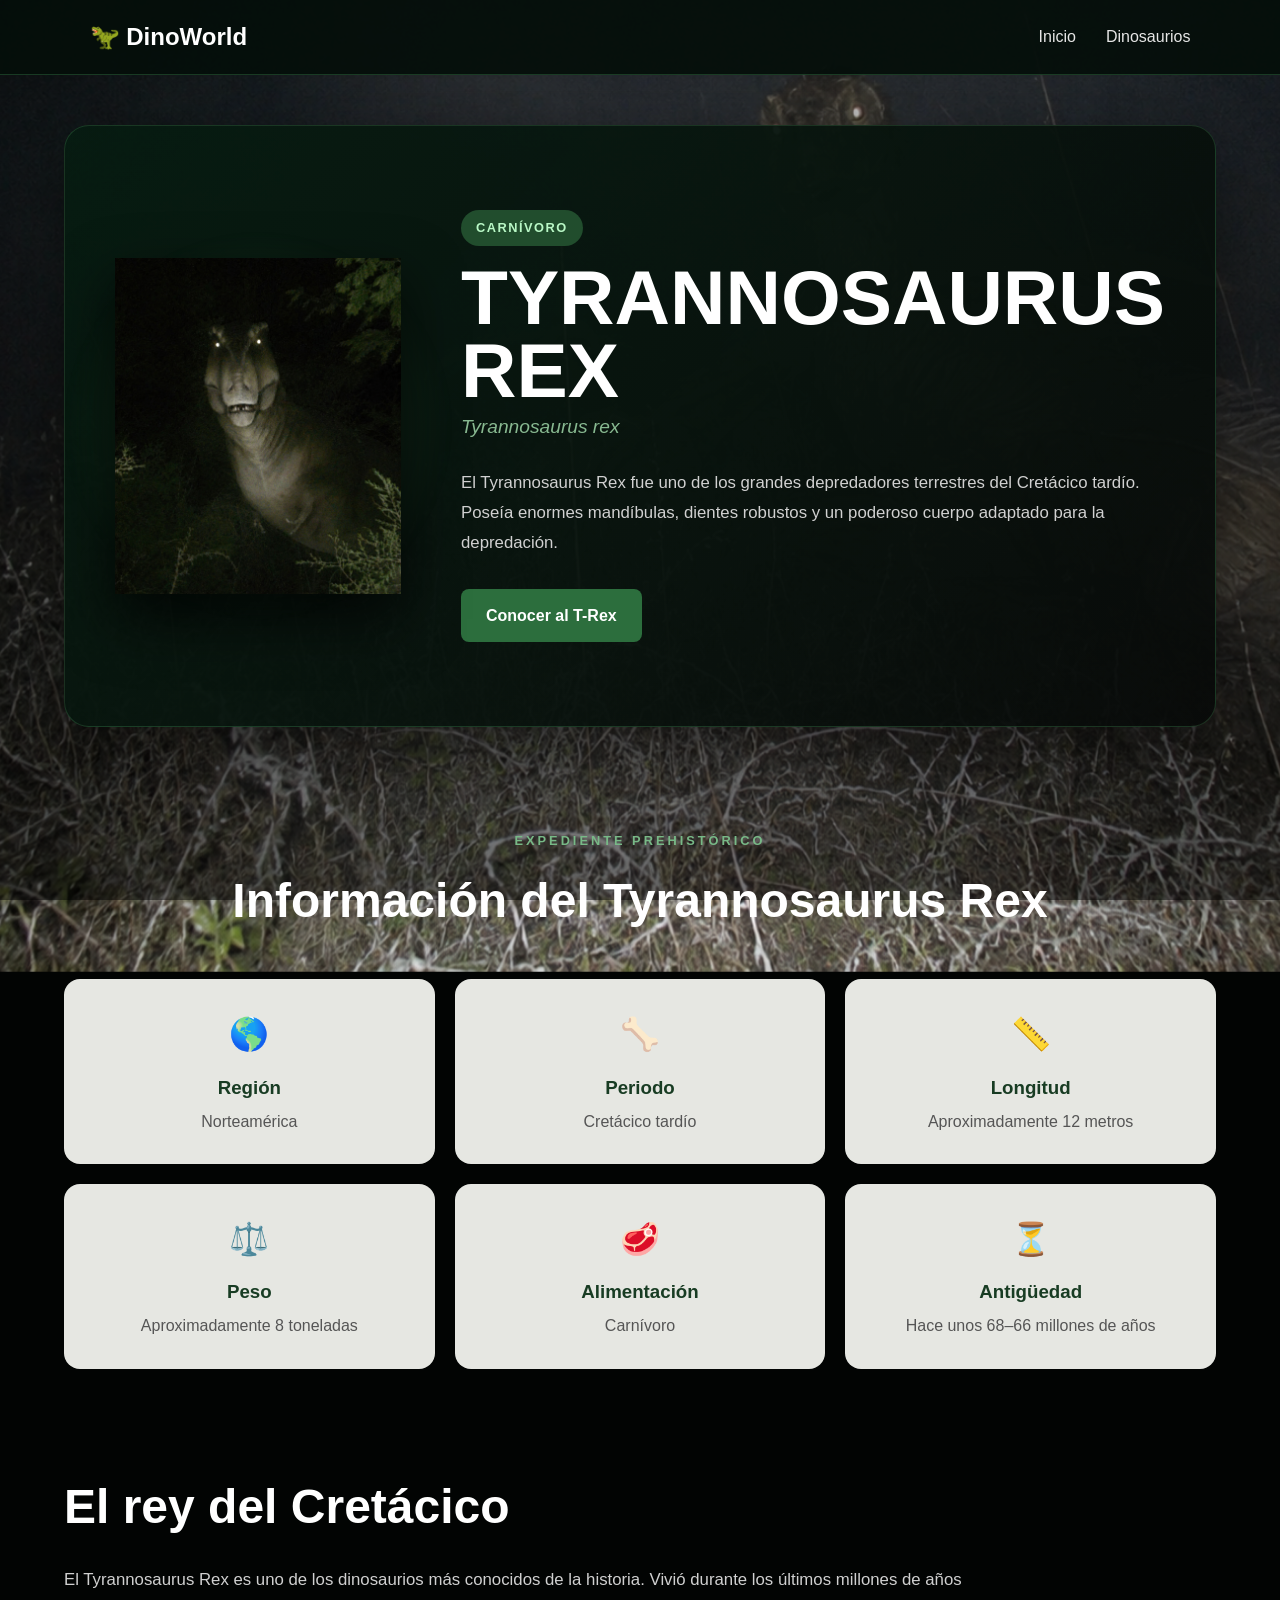
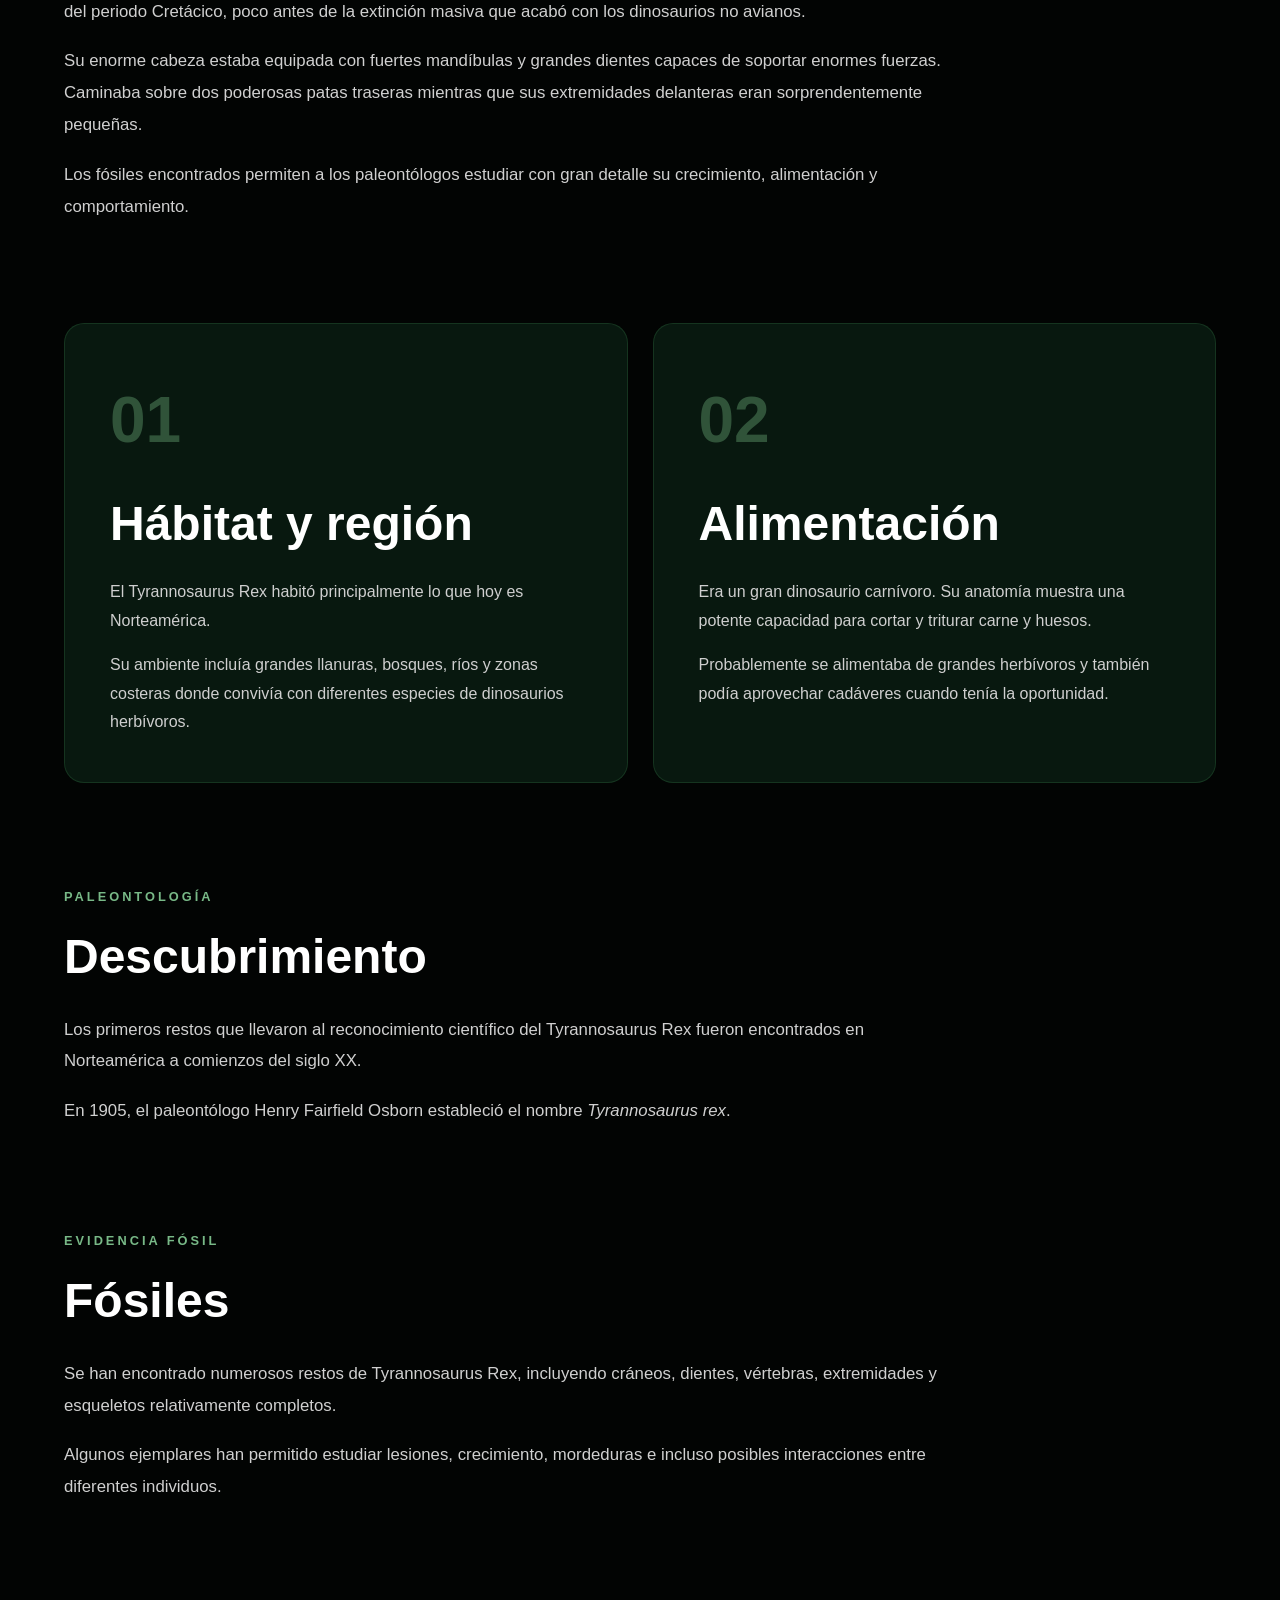
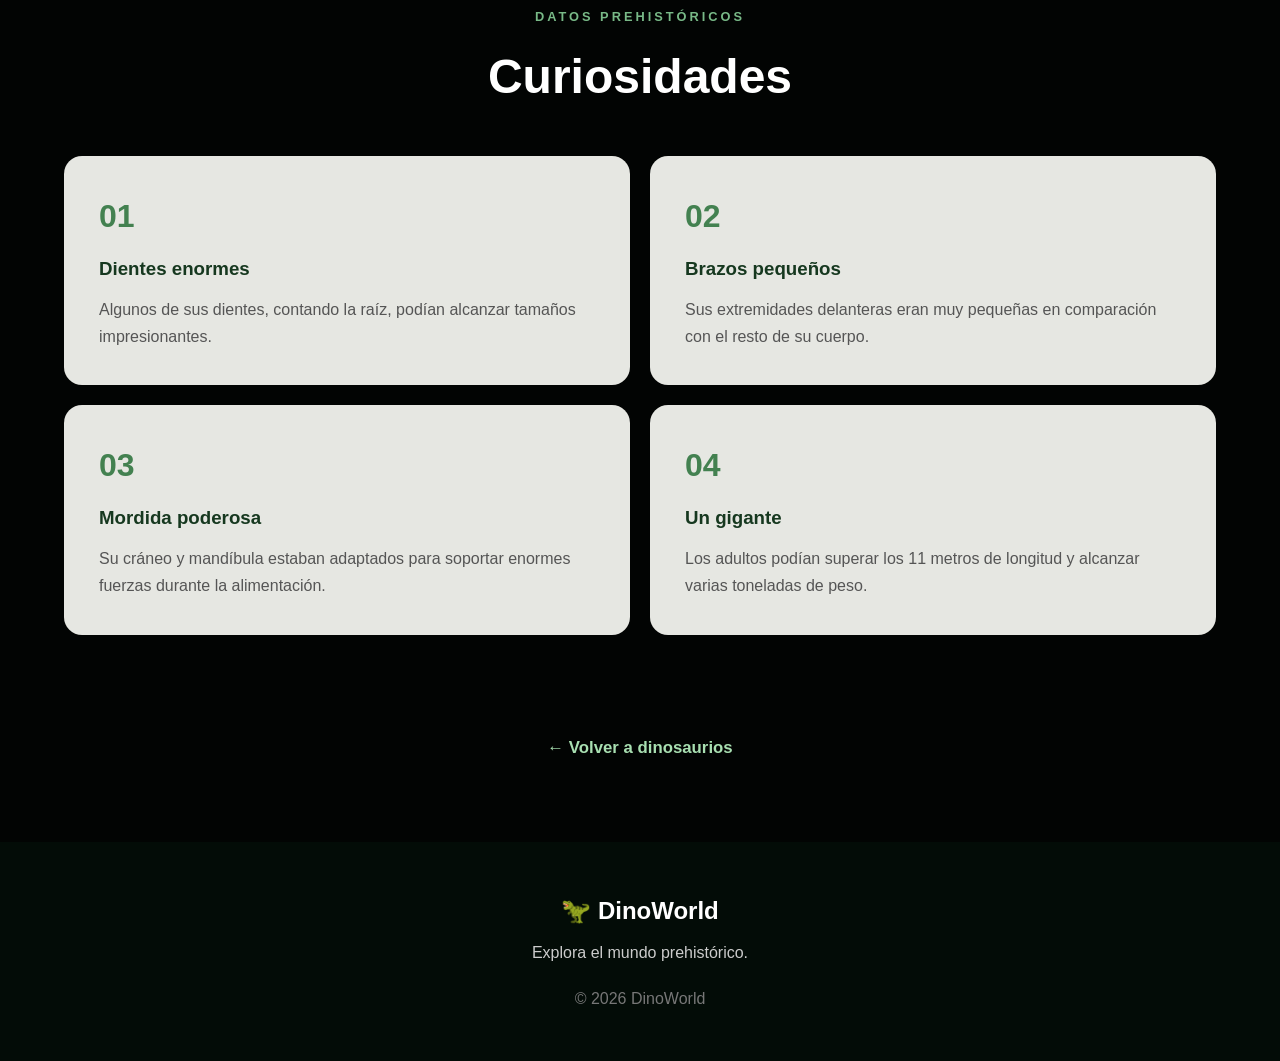
==== commit 806c056c: "Add files via upload" ====
--- a/trex.html
+++ b/trex.html
@@ -12,7 +12,7 @@
         content="Descubre todo sobre el Tyrannosaurus Rex: periodo, tamaño, peso, alimentación, fósiles, descubrimiento y curiosidades."
     >
 
-<link rel="stylesheet" href="style.css">
+    <link rel="stylesheet" href="css/style.css">
 </head>
 
 <body>
@@ -348,4 +348,4 @@
 
 </body>
 
-</html>
+</html>
--- a/css/style.css
+++ b/css/style.css
@@ -0,0 +1,1981 @@
+/* ========================================= */
+/* CONFIGURACIÓN GENERAL */
+/* ========================================= */
+
+* {
+    margin: 0;
+    padding: 0;
+    box-sizing: border-box;
+}
+
+html {
+    scroll-behavior: smooth;
+    background: #020403;
+}
+
+:root {
+    --verde-oscuro: #07110b;
+    --verde: #173b28;
+    --verde-claro: #8eb66f;
+
+    --blanco: #ffffff;
+
+    --texto: #172019;
+    --texto-suave: #68716a;
+
+    --borde: #e4e6e2;
+
+    --sombra:
+        0 15px 40px rgba(0, 0, 0, 0.35);
+}
+
+
+/* ========================================= */
+/* BODY */
+/* ========================================= */
+
+body {
+    position: relative;
+
+    min-height: 100vh;
+
+    font-family:
+        Arial,
+        Helvetica,
+        sans-serif;
+
+    color: var(--texto);
+
+    line-height: 1.6;
+
+    background: transparent;
+
+    overflow-x: hidden;
+}
+
+
+/* ========================================= */
+/* FONDO TERRORÍFICO DE TODA LA PÁGINA */
+/* ========================================= */
+
+body::before {
+    content: "";
+
+    position: fixed;
+
+    top: -8%;
+    left: -8%;
+
+    width: 116%;
+    height: 116%;
+
+    background-image:
+        url("../img/fondo-terrorr.jpg");
+
+    background-size: cover;
+
+    background-position: center;
+
+    background-repeat: no-repeat;
+
+    z-index: 0;
+
+    pointer-events: none;
+
+    animation:
+        fondoTerror 24s ease-in-out infinite alternate;
+}
+
+
+/* CAPA OSCURA */
+
+body::after {
+    content: "";
+
+    position: fixed;
+
+    inset: 0;
+
+    background:
+        linear-gradient(
+            180deg,
+            rgba(0, 0, 0, 0.20),
+            rgba(0, 0, 0, 0.48)
+        );
+
+    z-index: 1;
+
+    pointer-events: none;
+}
+
+
+/* TODO EL CONTENIDO QUEDA SOBRE EL FONDO */
+
+.header,
+main,
+footer {
+    position: relative;
+
+    z-index: 2;
+}
+
+
+/* MOVIMIENTO LENTO */
+
+@keyframes fondoTerror {
+
+    0% {
+        transform:
+            scale(1)
+            translate(0, 0);
+    }
+
+    50% {
+        transform:
+            scale(1.05)
+            translate(-1%, -1%);
+    }
+
+    100% {
+        transform:
+            scale(1.10)
+            translate(1%, 1%);
+    }
+}
+
+
+/* ========================================= */
+/* HEADER */
+/* ========================================= */
+
+.header {
+    width: 100%;
+
+    position: sticky;
+
+    top: 0;
+
+    z-index: 1000;
+
+    background:
+        rgba(3, 10, 6, 0.88);
+
+    backdrop-filter: blur(12px);
+
+    border-bottom:
+        1px solid rgba(255, 255, 255, 0.08);
+}
+
+.navbar {
+    max-width: 1250px;
+
+    min-height: 78px;
+
+    margin: auto;
+
+    padding: 0 30px;
+
+    display: flex;
+
+    justify-content: space-between;
+
+    align-items: center;
+}
+
+
+/* ========================================= */
+/* LOGO */
+/* ========================================= */
+
+.logo {
+    display: flex;
+
+    align-items: center;
+
+    gap: 12px;
+
+    text-decoration: none;
+}
+
+.logo-icono {
+    font-size: 34px;
+}
+
+.logo-nombre {
+    display: block;
+
+    color: white;
+
+    font-size: 21px;
+
+    font-weight: bold;
+}
+
+.logo-subtitulo {
+    display: block;
+
+    color: #9eaaa1;
+
+    font-size: 11px;
+}
+
+
+/* ========================================= */
+/* MENÚ */
+/* ========================================= */
+
+.menu {
+    display: flex;
+
+    gap: 35px;
+}
+
+.menu a {
+    position: relative;
+
+    color: #d7ddd9;
+
+    text-decoration: none;
+
+    font-size: 14px;
+
+    font-weight: bold;
+
+    transition: 0.3s;
+}
+
+.menu a:hover {
+    color: white;
+}
+
+.menu a::after {
+    content: "";
+
+    position: absolute;
+
+    left: 0;
+
+    bottom: -8px;
+
+    width: 0;
+
+    height: 2px;
+
+    background:
+        var(--verde-claro);
+
+    transition: 0.3s;
+}
+
+.menu a:hover::after {
+    width: 100%;
+}
+
+
+/* ========================================= */
+/* HERO */
+/* ========================================= */
+
+.hero {
+    min-height: 720px;
+
+    display: flex;
+
+    align-items: center;
+
+    padding:
+        100px 30px;
+
+    background: transparent;
+}
+
+.hero-contenido {
+    width: 100%;
+
+    max-width: 1250px;
+
+    margin: auto;
+}
+
+.hero-etiqueta {
+    display: inline-block;
+
+    color: #b6da98;
+
+    font-size: 12px;
+
+    font-weight: bold;
+
+    letter-spacing: 2px;
+
+    margin-bottom: 20px;
+
+    text-shadow:
+        0 3px 10px black;
+}
+
+.hero h1 {
+    max-width: 760px;
+
+    color: white;
+
+    font-size:
+        clamp(48px, 6vw, 82px);
+
+    line-height: 1.02;
+
+    letter-spacing: -3px;
+
+    margin-bottom: 25px;
+
+    text-shadow:
+        0 5px 25px rgba(0, 0, 0, 1);
+}
+
+.hero h1 span {
+    color: #a8c98c;
+}
+
+.hero-contenido > p {
+    max-width: 680px;
+
+    color: #e0e5e1;
+
+    font-size: 18px;
+
+    margin-bottom: 35px;
+
+    text-shadow:
+        0 3px 12px black;
+}
+
+
+/* ========================================= */
+/* BOTONES DEL HERO */
+/* ========================================= */
+
+.hero-botones {
+    display: flex;
+
+    flex-wrap: wrap;
+
+    gap: 15px;
+
+    margin-bottom: 55px;
+}
+
+.boton {
+    padding:
+        14px 25px;
+
+    border-radius: 8px;
+
+    text-decoration: none;
+
+    font-weight: bold;
+
+    font-size: 14px;
+
+    transition:
+        transform 0.3s,
+        background 0.3s;
+}
+
+.boton-principal {
+    background:
+        #668c4e;
+
+    color: white;
+
+    box-shadow:
+        0 8px 25px
+        rgba(0, 0, 0, 0.4);
+}
+
+.boton-principal:hover {
+    background:
+        #7ca661;
+
+    transform:
+        translateY(-3px);
+}
+
+.boton-secundario {
+    border:
+        1px solid
+        rgba(255, 255, 255, 0.35);
+
+    color: white;
+
+    background:
+        rgba(0, 0, 0, 0.25);
+
+    backdrop-filter:
+        blur(8px);
+}
+
+.boton-secundario:hover {
+    background:
+        rgba(255, 255, 255, 0.15);
+
+    transform:
+        translateY(-3px);
+}
+
+
+/* ========================================= */
+/* DATOS DEL HERO */
+/* ========================================= */
+
+.hero-datos {
+    display: flex;
+
+    gap: 50px;
+
+    flex-wrap: wrap;
+}
+
+.hero-datos div {
+    display: flex;
+
+    flex-direction: column;
+}
+
+.hero-datos strong {
+    color: white;
+
+    font-size: 27px;
+
+    text-shadow:
+        0 3px 8px black;
+}
+
+.hero-datos span {
+    color: #c1cac3;
+
+    font-size: 12px;
+
+    text-transform: uppercase;
+
+    letter-spacing: 1px;
+}
+
+
+/* ========================================= */
+/* SECCIONES */
+/* ========================================= */
+
+.seccion {
+    padding:
+        100px 30px;
+}
+
+.encabezado-seccion {
+    max-width: 700px;
+
+    margin:
+        0 auto 50px;
+
+    text-align: center;
+}
+
+.mini-titulo {
+    color:
+        #a9d38a;
+
+    font-size: 11px;
+
+    font-weight: bold;
+
+    letter-spacing: 2px;
+}
+
+.encabezado-seccion h2 {
+    color: white;
+
+    font-size:
+        clamp(32px, 4vw, 47px);
+
+    line-height: 1.15;
+
+    margin:
+        10px 0 15px;
+
+    text-shadow:
+        0 4px 12px black;
+}
+
+.encabezado-seccion p {
+    color: #d5ddd7;
+
+    font-size: 16px;
+
+    text-shadow:
+        0 2px 8px black;
+}
+
+
+/* ========================================= */
+/* EXPLORAR */
+/* ========================================= */
+
+.explorar {
+    max-width: 1350px;
+
+    margin: auto;
+
+    background:
+        rgba(0, 0, 0, 0.18);
+
+    backdrop-filter:
+        blur(1px);
+
+    border-radius: 25px;
+}
+
+.herramientas {
+    max-width: 1000px;
+
+    margin:
+        0 auto 20px;
+}
+
+
+/* ========================================= */
+/* BUSCADOR */
+/* ========================================= */
+
+.contenedor-buscador {
+    position: relative;
+
+    margin-bottom: 20px;
+}
+
+.icono-buscar {
+    position: absolute;
+
+    left: 20px;
+
+    top: 50%;
+
+    transform:
+        translateY(-50%);
+
+    color: #777;
+
+    font-size: 24px;
+}
+
+#buscador {
+    width: 100%;
+
+    height: 58px;
+
+    padding:
+        0 20px 0 55px;
+
+    border:
+        1px solid
+        rgba(255, 255, 255, 0.35);
+
+    border-radius: 12px;
+
+    outline: none;
+
+    background:
+        rgba(255, 255, 255, 0.95);
+
+    font-size: 15px;
+
+    box-shadow:
+        0 7px 30px
+        rgba(0, 0, 0, 0.25);
+
+    transition: 0.3s;
+}
+
+#buscador:focus {
+    border-color:
+        #729466;
+
+    box-shadow:
+        0 0 0 4px
+        rgba(114, 148, 102, 0.25);
+}
+
+
+/* ========================================= */
+/* FILTROS */
+/* ========================================= */
+
+.botones-filtro {
+    display: flex;
+
+    justify-content: center;
+
+    flex-wrap: wrap;
+
+    gap: 10px;
+}
+
+.filtro {
+    padding:
+        10px 18px;
+
+    border:
+        1px solid
+        rgba(255, 255, 255, 0.25);
+
+    border-radius: 30px;
+
+    background:
+        rgba(255, 255, 255, 0.92);
+
+    color: #344036;
+
+    cursor: pointer;
+
+    font-weight: bold;
+
+    font-size: 13px;
+
+    transition: 0.25s;
+}
+
+.filtro:hover {
+    transform:
+        translateY(-2px);
+
+    background: white;
+}
+
+.filtro.activo {
+    background:
+        #07110b;
+
+    color: white;
+
+    border-color:
+        #75965d;
+}
+
+.contador {
+    max-width: 1200px;
+
+    margin:
+        35px auto 15px;
+
+    color: #e1e6e2;
+
+    font-size: 13px;
+
+    text-shadow:
+        0 2px 7px black;
+}
+
+
+/* ========================================= */
+/* TARJETAS */
+/* ========================================= */
+
+.contenedor-tarjetas {
+    max-width: 1200px;
+
+    margin: auto;
+
+    display: grid;
+
+    grid-template-columns:
+        repeat(3, 1fr);
+
+    gap: 25px;
+}
+
+.tarjeta {
+    background:
+        rgba(255, 255, 255, 0.94);
+
+    border:
+        1px solid
+        rgba(255, 255, 255, 0.35);
+
+    border-radius: 16px;
+
+    overflow: hidden;
+
+    box-shadow:
+        0 15px 40px
+        rgba(0, 0, 0, 0.45);
+
+    backdrop-filter:
+        blur(7px);
+
+    transition:
+        transform 0.3s,
+        box-shadow 0.3s;
+}
+
+.tarjeta:hover {
+    transform:
+        translateY(-8px);
+
+    box-shadow:
+        0 22px 50px
+        rgba(0, 0, 0, 0.60);
+}
+
+
+/* ========================================= */
+/* IMAGEN TARJETAS */
+/* ========================================= */
+
+.imagen-tarjeta {
+    height: 245px;
+
+    position: relative;
+
+    overflow: hidden;
+
+    background:
+        #e9ece7;
+}
+
+.imagen-tarjeta img {
+    width: 100%;
+
+    height: 100%;
+
+    object-fit: cover;
+
+    transition:
+        transform 0.6s;
+}
+
+.tarjeta:hover img {
+    transform:
+        scale(1.08);
+}
+
+
+/* ========================================= */
+/* ETIQUETAS */
+/* ========================================= */
+
+.badge,
+.periodo {
+    position: absolute;
+
+    top: 15px;
+
+    padding:
+        6px 10px;
+
+    border-radius: 20px;
+
+    font-size: 10px;
+
+    font-weight: bold;
+
+    text-transform: uppercase;
+
+    letter-spacing: 0.5px;
+
+    backdrop-filter:
+        blur(10px);
+}
+
+.badge {
+    left: 15px;
+}
+
+.periodo {
+    right: 15px;
+
+    color: white;
+
+    background:
+        rgba(0, 0, 0, 0.70);
+}
+
+.badge.carnivoro {
+    color: #ffe8e8;
+
+    background:
+        rgba(111, 28, 28, 0.90);
+}
+
+.badge.herbivoro {
+    color: #eaffdf;
+
+    background:
+        rgba(42, 95, 49, 0.90);
+}
+
+.badge.omnivoro {
+    color: #fff4d5;
+
+    background:
+        rgba(123, 87, 26, 0.90);
+}
+
+.badge.volador {
+    color: #e7f3ff;
+
+    background:
+        rgba(38, 74, 105, 0.90);
+}
+
+
+/* ========================================= */
+/* CONTENIDO TARJETA */
+/* ========================================= */
+
+.contenido-tarjeta {
+    padding: 24px;
+}
+
+.contenido-tarjeta h3 {
+    font-size: 22px;
+
+    margin-bottom: 2px;
+}
+
+.nombre-cientifico {
+    color: #819083;
+
+    font-size: 12px;
+
+    font-style: italic;
+
+    margin-bottom: 15px;
+}
+
+.descripcion {
+    min-height: 75px;
+
+    color: #515c53;
+
+    font-size: 14px;
+
+    line-height: 1.6;
+
+    margin-bottom: 20px;
+}
+
+.datos-tarjeta {
+    display: grid;
+
+    grid-template-columns:
+        repeat(2, 1fr);
+
+    gap: 10px;
+
+    padding:
+        17px 0;
+
+    border-top:
+        1px solid #eceeeb;
+
+    border-bottom:
+        1px solid #eceeeb;
+}
+
+.datos-tarjeta > div {
+    display: flex;
+
+    align-items: center;
+
+    gap: 8px;
+}
+
+.datos-tarjeta small {
+    display: block;
+
+    color: #929892;
+
+    font-size: 10px;
+
+    text-transform: uppercase;
+}
+
+.datos-tarjeta strong {
+    display: block;
+
+    font-size: 12px;
+}
+
+
+/* ========================================= */
+/* VER INFORMACIÓN */
+/* ========================================= */
+
+.ver-mas {
+    width: 100%;
+
+    margin-top: 18px;
+
+    padding: 0;
+
+    border: none;
+
+    background: transparent;
+
+    color: #31572c;
+
+    cursor: pointer;
+
+    font-size: 13px;
+
+    font-weight: bold;
+
+    display: flex;
+
+    align-items: center;
+
+    justify-content: space-between;
+}
+
+.ver-mas span {
+    font-size: 19px;
+
+    transition:
+        transform 0.2s;
+}
+
+.ver-mas:hover span {
+    transform:
+        translateX(5px);
+}
+
+
+/* ========================================= */
+/* SIN RESULTADOS */
+/* ========================================= */
+
+.sin-resultados {
+    display: none;
+
+    text-align: center;
+
+    padding:
+        80px 20px;
+
+    color: white;
+}
+
+.sin-resultados span {
+    font-size: 50px;
+}
+
+.sin-resultados h3 {
+    margin:
+        15px 0 5px;
+}
+
+.sin-resultados p {
+    color:
+        #d0d7d2;
+}
+
+
+/* ========================================= */
+/* CURIOSIDADES */
+/* ========================================= */
+
+.curiosidades {
+    background:
+        rgba(0, 0, 0, 0.40);
+
+    backdrop-filter:
+        blur(5px);
+}
+
+.grid-curiosidades {
+    max-width: 1150px;
+
+    margin: auto;
+
+    display: grid;
+
+    grid-template-columns:
+        repeat(3, 1fr);
+
+    gap: 25px;
+}
+
+.grid-curiosidades article {
+    background:
+        rgba(255, 255, 255, 0.94);
+
+    padding: 35px;
+
+    border-radius: 14px;
+
+    border:
+        1px solid
+        rgba(255, 255, 255, 0.30);
+
+    box-shadow:
+        0 12px 35px
+        rgba(0, 0, 0, 0.28);
+
+    transition: 0.3s;
+}
+
+.grid-curiosidades article:hover {
+    transform:
+        translateY(-6px);
+
+    box-shadow:
+        0 18px 45px
+        rgba(0, 0, 0, 0.45);
+}
+
+.curiosidad-icono {
+    display: block;
+
+    font-size: 32px;
+
+    margin-bottom: 18px;
+}
+
+.grid-curiosidades h3 {
+    margin-bottom: 10px;
+}
+
+.grid-curiosidades p {
+    color:
+        var(--texto-suave);
+
+    font-size: 14px;
+}
+
+
+/* ========================================= */
+/* MODAL */
+/* ========================================= */
+
+.modal {
+    display: none;
+
+    position: fixed;
+
+    inset: 0;
+
+    z-index: 3000;
+
+    padding: 25px;
+
+    align-items: center;
+
+    justify-content: center;
+}
+
+.modal.abierto {
+    display: flex;
+}
+
+.modal-fondo {
+    position: absolute;
+
+    inset: 0;
+
+    background:
+        rgba(0, 0, 0, 0.85);
+
+    backdrop-filter:
+        blur(8px);
+}
+
+.modal-contenido {
+    position: relative;
+
+    z-index: 1;
+
+    width: 100%;
+
+    max-width: 900px;
+
+    max-height: 90vh;
+
+    display: grid;
+
+    grid-template-columns:
+        1fr 1fr;
+
+    background: white;
+
+    border-radius: 18px;
+
+    overflow: auto;
+
+    box-shadow:
+        0 30px 80px
+        rgba(0, 0, 0, 0.7);
+}
+
+.modal-contenido > img {
+    width: 100%;
+
+    height: 100%;
+
+    min-height: 500px;
+
+    object-fit: cover;
+}
+
+.modal-info {
+    padding:
+        50px 40px;
+}
+
+.modal-periodo {
+    color: #638055;
+
+    font-size: 11px;
+
+    font-weight: bold;
+
+    text-transform: uppercase;
+
+    letter-spacing: 1.5px;
+}
+
+.modal-info h2 {
+    font-size: 35px;
+
+    line-height: 1.1;
+
+    margin:
+        8px 0 4px;
+}
+
+.modal-cientifico {
+    color: #879087;
+
+    font-style: italic;
+
+    margin-bottom: 25px;
+}
+
+.modal-info > p {
+    color: #626a63;
+
+    margin-bottom: 30px;
+}
+
+.modal-datos {
+    display: grid;
+
+    gap: 15px;
+}
+
+.modal-datos div {
+    padding: 14px;
+
+    background: #f4f5f1;
+
+    border-radius: 9px;
+}
+
+.modal-datos small {
+    display: block;
+
+    color: #8a918a;
+
+    text-transform: uppercase;
+
+    font-size: 9px;
+}
+
+.modal-datos strong {
+    font-size: 14px;
+}
+
+.cerrar-modal {
+    position: absolute;
+
+    top: 15px;
+
+    right: 15px;
+
+    width: 38px;
+
+    height: 38px;
+
+    border: none;
+
+    border-radius: 50%;
+
+    background:
+        rgba(0, 0, 0, 0.80);
+
+    color: white;
+
+    cursor: pointer;
+
+    font-size: 25px;
+
+    z-index: 5;
+}
+
+
+/* ========================================= */
+/* FOOTER */
+/* ========================================= */
+
+footer {
+    color: white;
+
+    padding:
+        55px 30px;
+
+    background:
+        rgba(2, 7, 4, 0.88);
+
+    backdrop-filter:
+        blur(10px);
+}
+
+.footer-contenido {
+    max-width: 1200px;
+
+    margin: auto;
+
+    display: flex;
+
+    justify-content: space-between;
+
+    align-items: flex-end;
+
+    gap: 30px;
+}
+
+.footer-contenido h2 {
+    margin-bottom: 7px;
+}
+
+.footer-contenido p {
+    color: #aab5ad;
+
+    font-size: 13px;
+}
+
+.copyright {
+    white-space: nowrap;
+}
+
+
+/* ========================================= */
+/* TABLET */
+/* ========================================= */
+
+@media (max-width: 950px) {
+
+    .contenedor-tarjetas {
+        grid-template-columns:
+            repeat(2, 1fr);
+    }
+
+    .grid-curiosidades {
+        grid-template-columns: 1fr;
+    }
+
+    .modal-contenido {
+        grid-template-columns: 1fr;
+    }
+
+    .modal-contenido > img {
+        height: 320px;
+
+        min-height: auto;
+    }
+}
+
+
+/* ========================================= */
+/* CELULAR */
+/* ========================================= */
+
+@media (max-width: 650px) {
+
+    .navbar {
+        min-height: 70px;
+
+        padding:
+            0 18px;
+    }
+
+    .logo-subtitulo {
+        display: none;
+    }
+
+    .menu {
+        gap: 13px;
+    }
+
+    .menu a {
+        font-size: 11px;
+    }
+
+    body::before {
+        top: -5%;
+        left: -25%;
+
+        width: 150%;
+        height: 110%;
+
+        background-position:
+            65% center;
+    }
+
+    .hero {
+        min-height: 650px;
+
+        padding:
+            70px 20px;
+    }
+
+    .hero h1 {
+        font-size: 47px;
+
+        letter-spacing: -2px;
+    }
+
+    .hero-contenido > p {
+        font-size: 16px;
+    }
+
+    .hero-datos {
+        gap: 25px;
+    }
+
+    .seccion {
+        padding:
+            75px 18px;
+    }
+
+    .explorar {
+        border-radius: 0;
+    }
+
+    .contenedor-tarjetas {
+        grid-template-columns: 1fr;
+    }
+
+    .imagen-tarjeta {
+        height: 260px;
+    }
+
+    .botones-filtro {
+        justify-content: flex-start;
+    }
+
+    .footer-contenido {
+        flex-direction: column;
+
+        align-items: flex-start;
+    }
+
+    .modal {
+        padding: 12px;
+    }
+
+    .modal-info {
+        padding:
+            35px 25px;
+    }
+}
+
+
+/* ========================================= */
+/* REDUCIR ANIMACIONES */
+/* ========================================= */
+
+@media (prefers-reduced-motion: reduce) {
+
+    body::before {
+        animation: none;
+    }
+
+    html {
+        scroll-behavior: auto;
+    }
+}
+/* ========================================= */
+/* MENÚ HAMBURGUESA */
+/* ========================================= */
+
+.menu-toggle {
+    display: none;
+
+    border: none;
+
+    background: transparent;
+
+    color: white;
+
+    font-size: 30px;
+
+    cursor: pointer;
+}
+
+
+/* CELULAR */
+
+@media (max-width: 650px) {
+
+    .navbar {
+        position: relative;
+    }
+
+
+    .menu-toggle {
+        display: block;
+    }
+
+
+    .menu {
+        position: absolute;
+
+        top: 70px;
+        left: 0;
+
+        width: 100%;
+
+        padding: 20px;
+
+        display: none;
+
+        flex-direction: column;
+
+        gap: 20px;
+
+        background:
+            rgba(3, 10, 6, 0.97);
+
+        backdrop-filter: blur(12px);
+
+        border-top:
+            1px solid rgba(255, 255, 255, 0.08);
+
+        box-shadow:
+            0 15px 30px rgba(0, 0, 0, 0.35);
+    }
+
+
+    .menu.activo {
+        display: flex;
+    }
+
+
+    .menu a {
+        width: 100%;
+
+        padding: 10px 5px;
+
+        font-size: 14px;
+    }
+
+}
+/* ==================================================
+   FICHA INDIVIDUAL - DINOWORLD
+   ================================================== */
+
+.ficha-header {
+    min-height: 75px;
+    padding: 0 7%;
+    display: flex;
+    align-items: center;
+    justify-content: space-between;
+    background: rgba(5, 15, 10, 0.92);
+    border-bottom: 1px solid rgba(117, 255, 149, 0.18);
+    position: relative;
+    z-index: 20;
+}
+
+.ficha-logo {
+    color: white;
+    font-size: 1.5rem;
+    font-weight: bold;
+    text-decoration: none;
+}
+
+.ficha-nav {
+    display: flex;
+    gap: 30px;
+}
+
+.ficha-nav a {
+    color: #e6e6e6;
+    text-decoration: none;
+    transition: 0.3s;
+}
+
+.ficha-nav a:hover {
+    color: #8ed69a;
+}
+
+
+/* CONTENEDOR GENERAL */
+
+.ficha-dinosaurio {
+    width: min(1200px, 90%);
+    margin: auto;
+    padding: 50px 0 80px;
+}
+
+
+/* HERO */
+
+.ficha-hero {
+    min-height: 600px;
+    display: grid;
+    grid-template-columns: 1.15fr 1fr;
+    align-items: center;
+    gap: 60px;
+
+    background:
+        linear-gradient(
+            135deg,
+            rgba(7, 28, 17, 0.96),
+            rgba(8, 10, 9, 0.94)
+        );
+
+    border: 1px solid rgba(130, 255, 157, 0.15);
+    border-radius: 25px;
+    padding: 50px;
+    overflow: hidden;
+
+    box-shadow:
+        0 25px 70px rgba(0, 0, 0, 0.55);
+}
+
+.ficha-hero-imagen {
+    min-height: 500px;
+    display: flex;
+    justify-content: center;
+    align-items: center;
+    position: relative;
+}
+
+.ficha-hero-imagen::before {
+    content: "";
+    position: absolute;
+
+    width: 420px;
+    height: 420px;
+
+    border-radius: 50%;
+
+    background:
+        radial-gradient(
+            circle,
+            rgba(62, 145, 75, 0.3),
+            transparent 65%
+        );
+
+    filter: blur(5px);
+}
+
+.ficha-hero-imagen img {
+    position: relative;
+    z-index: 2;
+
+    width: 100%;
+    max-width: 600px;
+
+    object-fit: contain;
+
+    filter:
+        drop-shadow(0 25px 30px rgba(0, 0, 0, 0.75));
+
+    transition: transform 0.5s ease;
+}
+
+.ficha-hero:hover .ficha-hero-imagen img {
+    transform: scale(1.03);
+}
+
+.ficha-hero-info h1 {
+    margin: 15px 0 5px;
+
+    color: white;
+
+    font-size: clamp(3rem, 6vw, 5.5rem);
+    line-height: 0.95;
+
+    text-transform: uppercase;
+}
+
+.ficha-etiqueta {
+    display: inline-block;
+
+    background: #214d2d;
+    color: #b9f8c6;
+
+    padding: 8px 15px;
+    border-radius: 100px;
+
+    font-size: 0.8rem;
+    font-weight: bold;
+
+    letter-spacing: 1.5px;
+    text-transform: uppercase;
+}
+
+.ficha-cientifico {
+    color: #88b991;
+    font-size: 1.2rem;
+    margin-bottom: 25px;
+}
+
+.ficha-introduccion {
+    color: #d1d1d1;
+    font-size: 1.05rem;
+    line-height: 1.8;
+    margin-bottom: 30px;
+}
+
+.ficha-boton {
+    display: inline-block;
+
+    padding: 14px 25px;
+
+    border-radius: 8px;
+
+    background: #2c6e3d;
+    color: white;
+
+    text-decoration: none;
+    font-weight: bold;
+
+    transition: 0.3s;
+}
+
+.ficha-boton:hover {
+    background: #3c8b50;
+    transform: translateY(-3px);
+}
+
+
+/* SECCIONES */
+
+.ficha-seccion {
+    margin-top: 100px;
+}
+
+.ficha-titulo-seccion {
+    text-align: center;
+    margin-bottom: 40px;
+}
+
+.ficha-titulo-seccion span,
+.ficha-subtitulo {
+    color: #78b987;
+    font-weight: bold;
+    font-size: 0.8rem;
+    letter-spacing: 3px;
+}
+
+.ficha-titulo-seccion h2,
+.ficha-contenido h2,
+.ficha-panel h2 {
+    color: white;
+    font-size: clamp(2rem, 4vw, 3rem);
+    margin-top: 10px;
+}
+
+
+/* DATOS */
+
+.ficha-datos {
+    display: grid;
+    grid-template-columns: repeat(3, 1fr);
+    gap: 20px;
+}
+
+.ficha-dato {
+    padding: 30px 20px;
+
+    text-align: center;
+
+    background: rgba(245, 246, 241, 0.94);
+
+    border-radius: 16px;
+
+    transition: 0.3s;
+}
+
+.ficha-dato:hover {
+    transform: translateY(-7px);
+}
+
+.ficha-dato > span {
+    font-size: 2rem;
+}
+
+.ficha-dato h3 {
+    margin: 12px 0 6px;
+    color: #183c23;
+}
+
+.ficha-dato p {
+    color: #555;
+}
+
+
+/* TEXTO */
+
+.ficha-contenido {
+    max-width: 900px;
+}
+
+.ficha-contenido p {
+    color: #d0d0d0;
+    line-height: 1.9;
+    font-size: 1.05rem;
+    margin-top: 18px;
+}
+
+
+/* PANELES */
+
+.ficha-doble {
+    display: grid;
+    grid-template-columns: repeat(2, 1fr);
+    gap: 25px;
+}
+
+.ficha-panel {
+    position: relative;
+    padding: 45px;
+
+    background: rgba(9, 27, 17, 0.92);
+
+    border: 1px solid rgba(116, 255, 150, 0.12);
+
+    border-radius: 20px;
+}
+
+.ficha-panel-numero {
+    display: block;
+
+    color: rgba(124, 195, 138, 0.35);
+
+    font-size: 4rem;
+    font-weight: bold;
+
+    margin-bottom: 15px;
+}
+
+.ficha-panel p {
+    color: #cfcfcf;
+    line-height: 1.8;
+    margin-top: 15px;
+}
+
+
+/* CURIOSIDADES */
+
+.ficha-curiosidades {
+    display: grid;
+    grid-template-columns: repeat(2, 1fr);
+    gap: 20px;
+}
+
+.ficha-curiosidades article {
+    background: rgba(245, 246, 241, 0.94);
+
+    border-radius: 18px;
+
+    padding: 35px;
+
+    transition: 0.3s;
+}
+
+.ficha-curiosidades article:hover {
+    transform: translateY(-5px);
+}
+
+.ficha-curiosidades article > span {
+    color: #438150;
+
+    font-size: 2rem;
+    font-weight: bold;
+}
+
+.ficha-curiosidades h3 {
+    color: #16381f;
+    margin: 12px 0;
+}
+
+.ficha-curiosidades p {
+    color: #555;
+    line-height: 1.7;
+}
+
+
+/* VOLVER */
+
+.ficha-volver {
+    margin-top: 100px;
+    text-align: center;
+}
+
+.ficha-volver a {
+    color: #a8dfb1;
+
+    font-weight: bold;
+
+    text-decoration: none;
+
+    font-size: 1.05rem;
+}
+
+.ficha-volver a:hover {
+    text-decoration: underline;
+}
+
+
+/* FOOTER */
+
+.ficha-footer {
+    text-align: center;
+
+    padding: 50px 20px;
+
+    background: rgba(4, 13, 8, 0.97);
+
+    color: #cccccc;
+}
+
+.ficha-footer h2 {
+    color: white;
+    margin-bottom: 10px;
+}
+
+.ficha-copyright {
+    margin-top: 20px;
+    color: #777;
+}
+
+
+/* ==================================================
+   TABLET Y CELULAR
+   ================================================== */
+
+@media (max-width: 850px) {
+
+    .ficha-header {
+        padding: 0 5%;
+    }
+
+    .ficha-nav {
+        gap: 15px;
+    }
+
+    .ficha-dinosaurio {
+        width: 92%;
+        padding-top: 25px;
+    }
+
+    .ficha-hero {
+        grid-template-columns: 1fr;
+
+        gap: 10px;
+
+        padding: 30px 20px;
+
+        text-align: center;
+    }
+
+    .ficha-hero-imagen {
+        min-height: 300px;
+    }
+
+    .ficha-hero-imagen::before {
+        width: 280px;
+        height: 280px;
+    }
+
+    .ficha-hero-imagen img {
+        max-height: 330px;
+    }
+
+    .ficha-hero-info h1 {
+        font-size: 3rem;
+    }
+
+    .ficha-datos {
+        grid-template-columns: repeat(2, 1fr);
+    }
+
+    .ficha-doble {
+        grid-template-columns: 1fr;
+    }
+
+    .ficha-curiosidades {
+        grid-template-columns: 1fr;
+    }
+
+    .ficha-seccion {
+        margin-top: 70px;
+    }
+}
+
+
+/* CELULARES PEQUEÑOS */
+
+@media (max-width: 500px) {
+
+    .ficha-logo {
+        font-size: 1.2rem;
+    }
+
+    .ficha-nav a {
+        font-size: 0.85rem;
+    }
+
+    .ficha-datos {
+        grid-template-columns: 1fr;
+    }
+
+    .ficha-panel {
+        padding: 30px 25px;
+    }
+
+    .ficha-hero-info h1 {
+        font-size: 2.5rem;
+    }
+}
+
+/* CELULARES PEQUEÑOS */
+
+@media (max-width: 500px) {
+
+    .ficha-logo {
+        font-size: 1.2rem;
+    }
+
+
+    .ficha-nav a {
+        font-size: 0.85rem;
+    }
+
+
+    .ficha-datos {
+        grid-template-columns: 1fr;
+    }
+
+
+    .ficha-panel {
+        padding: 30px 25px;
+    }
+
+
+    .ficha-hero-info h1 {
+        font-size: 2.5rem;
+    }
+
+}
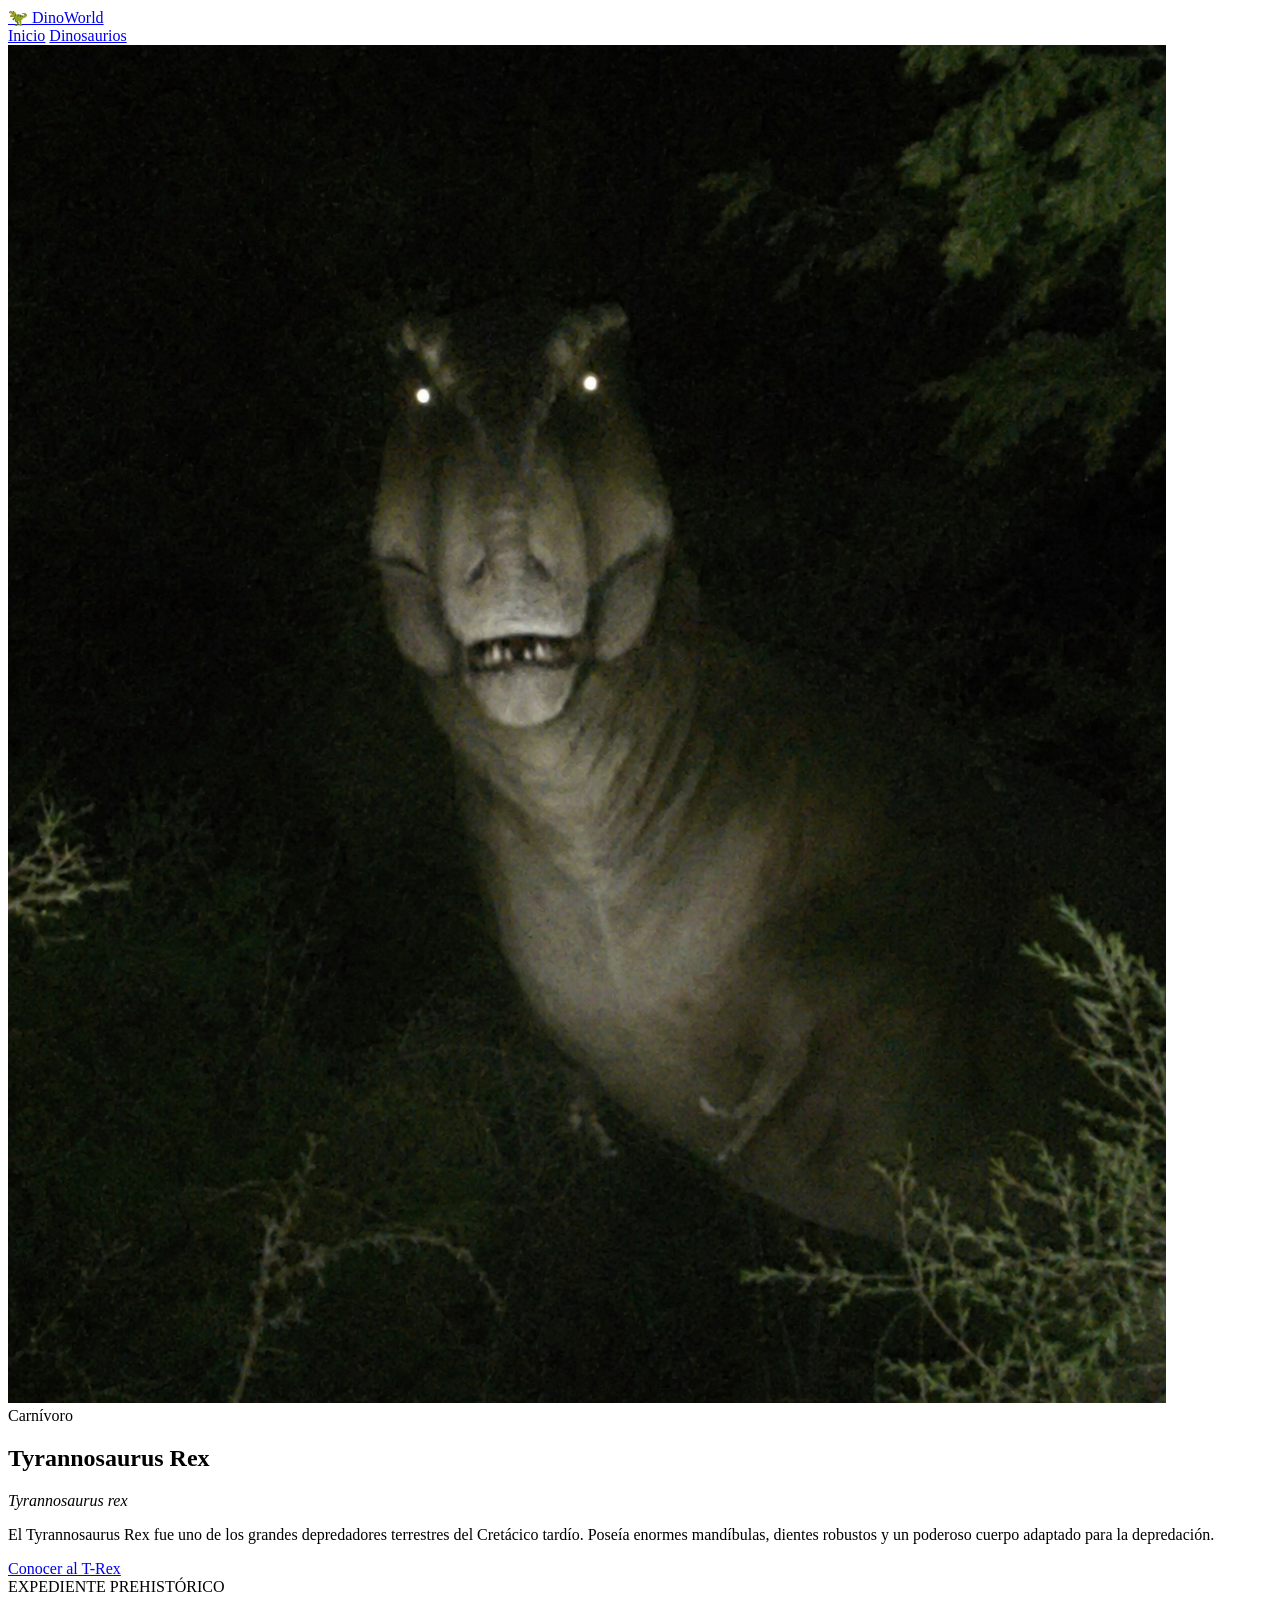
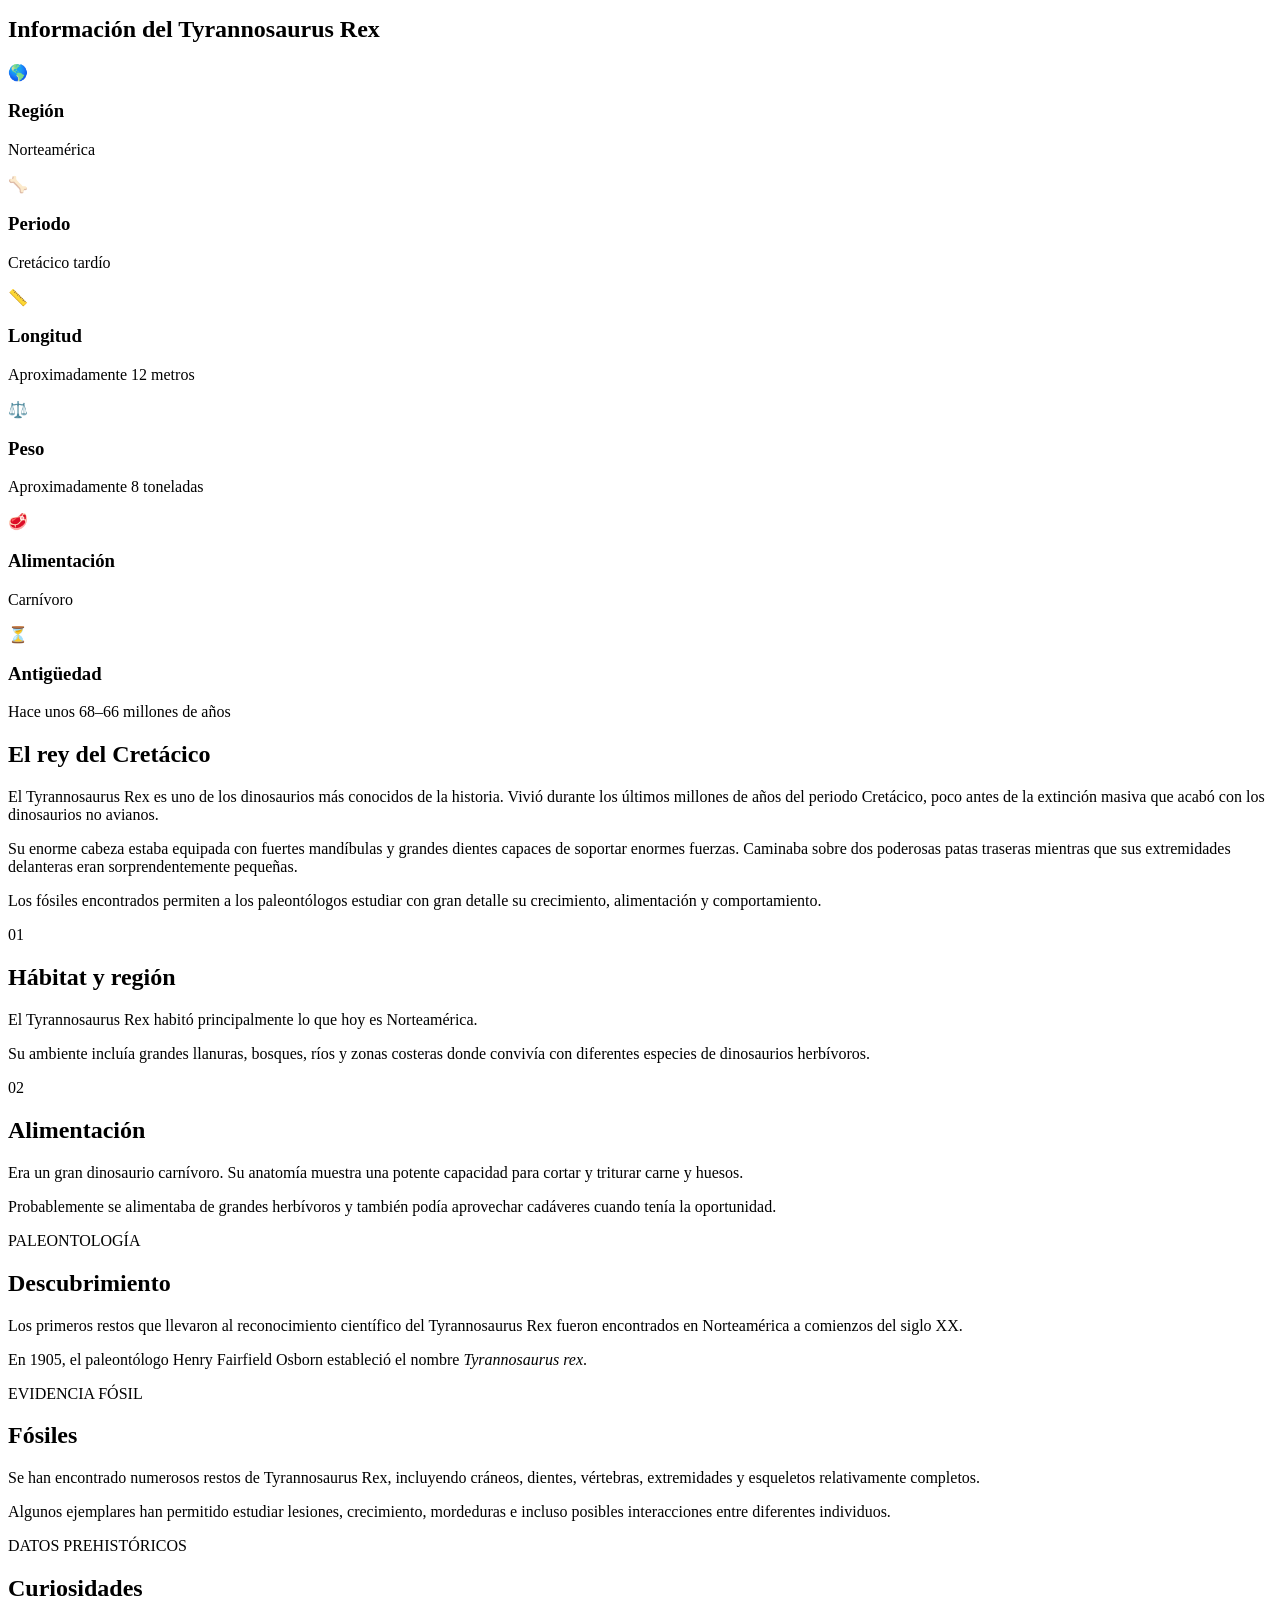
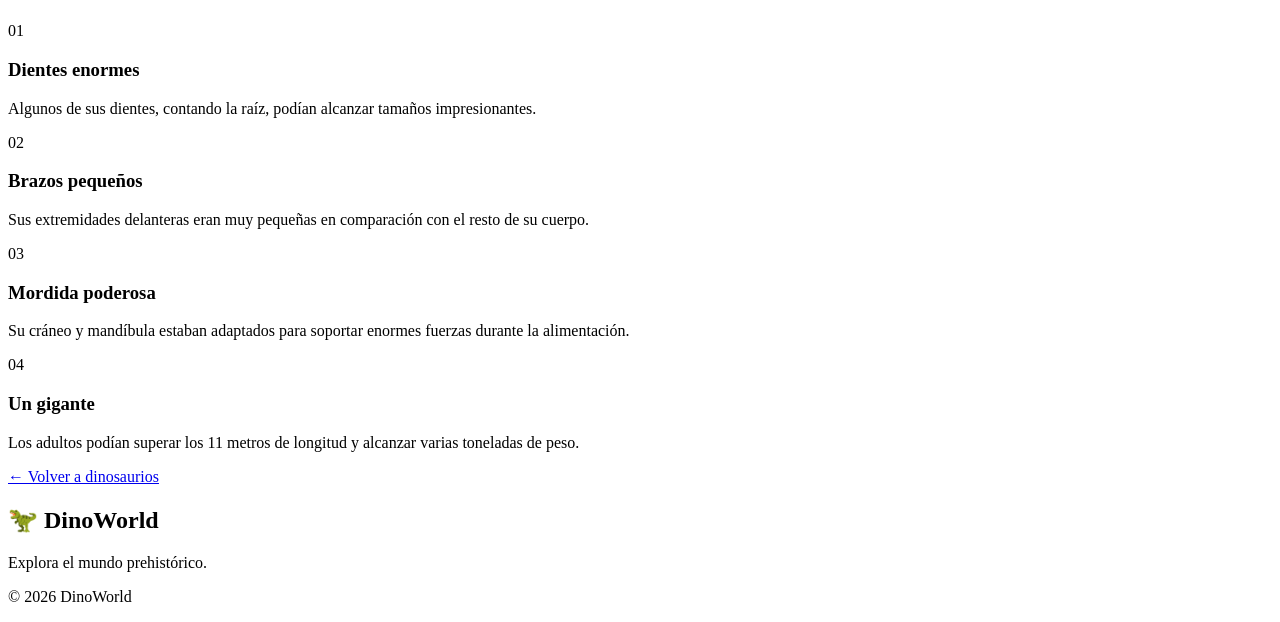
==== commit 9090f3ca: "Fix HTML formatting and structure for trex.html" ====
--- a/trex.html
+++ b/trex.html
@@ -12,7 +12,7 @@
         content="Descubre todo sobre el Tyrannosaurus Rex: periodo, tamaño, peso, alimentación, fósiles, descubrimiento y curiosidades."
     >
 
-    <link rel="stylesheet" href="css/style.css">
+    <link rel="stylesheet" href="style.css">
 </head>
 
 <body>
@@ -348,4 +348,4 @@
 
 </body>
 
-</html>+</html>
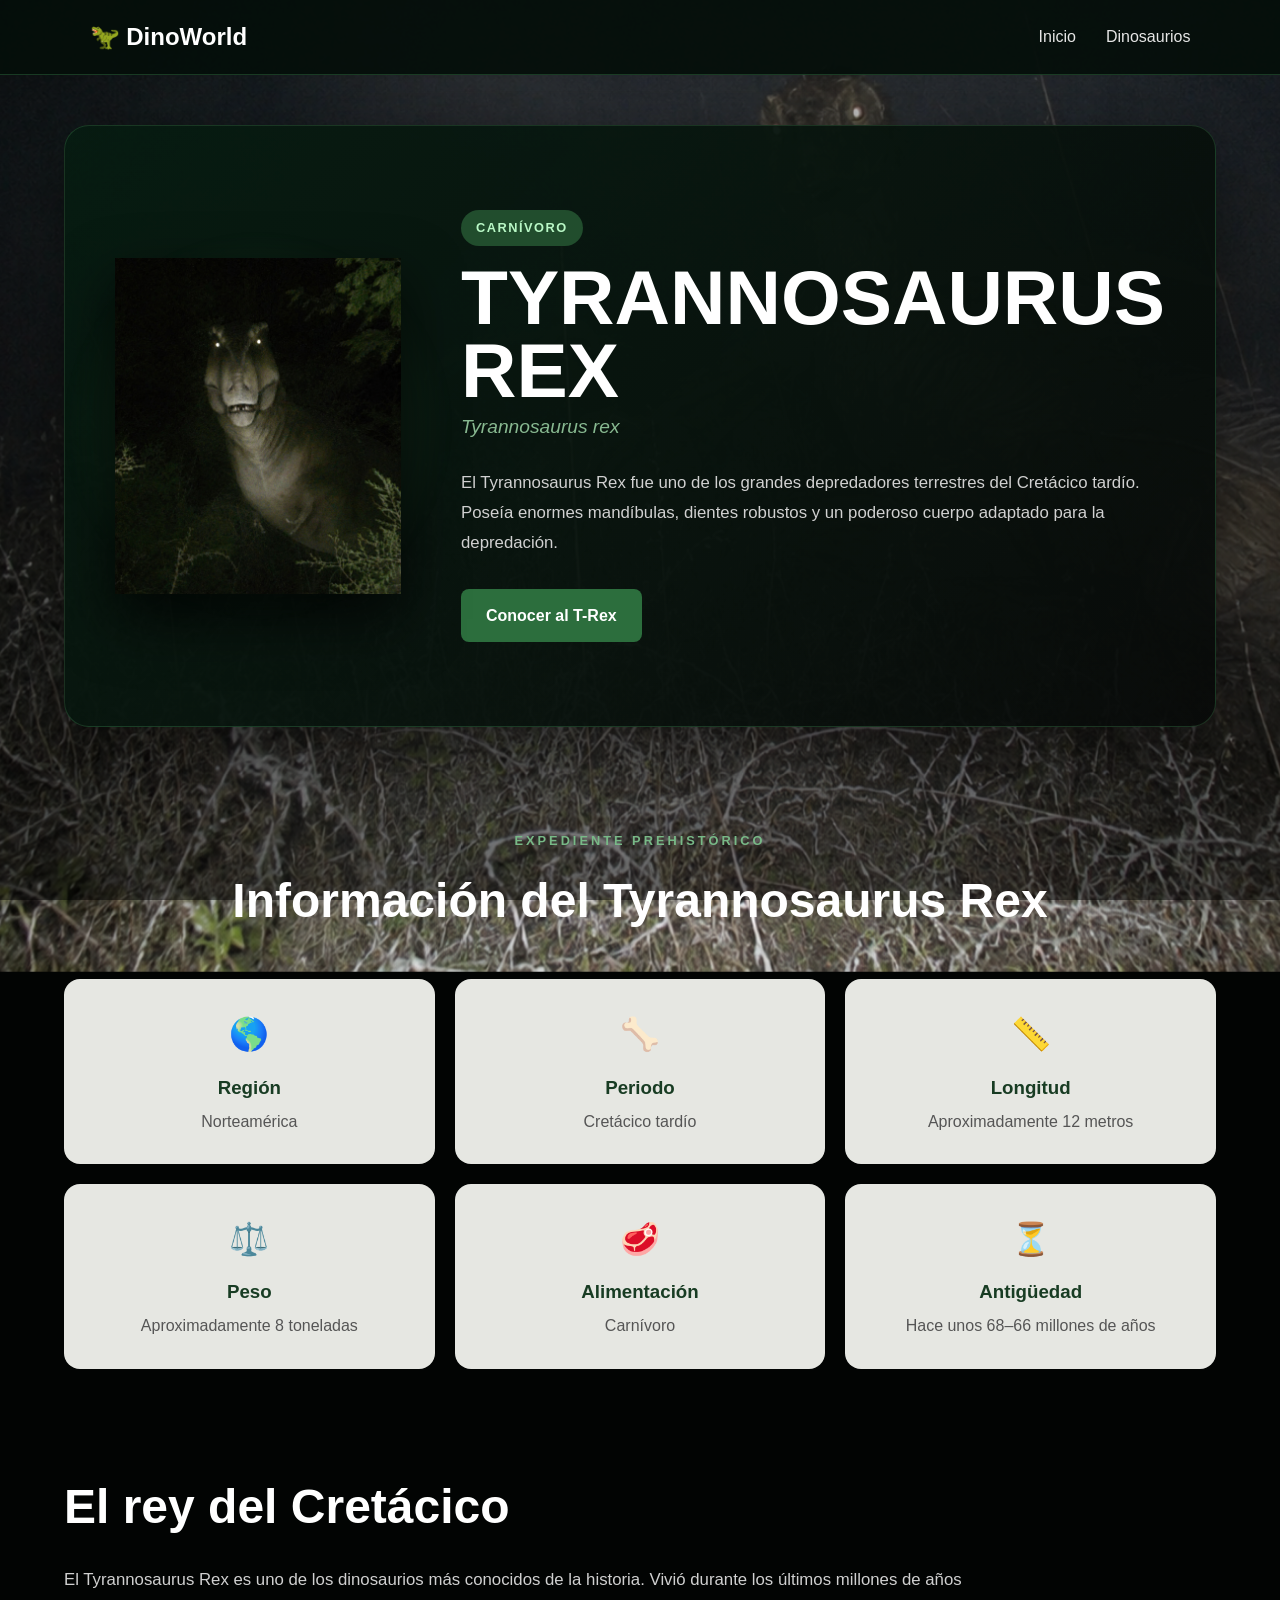
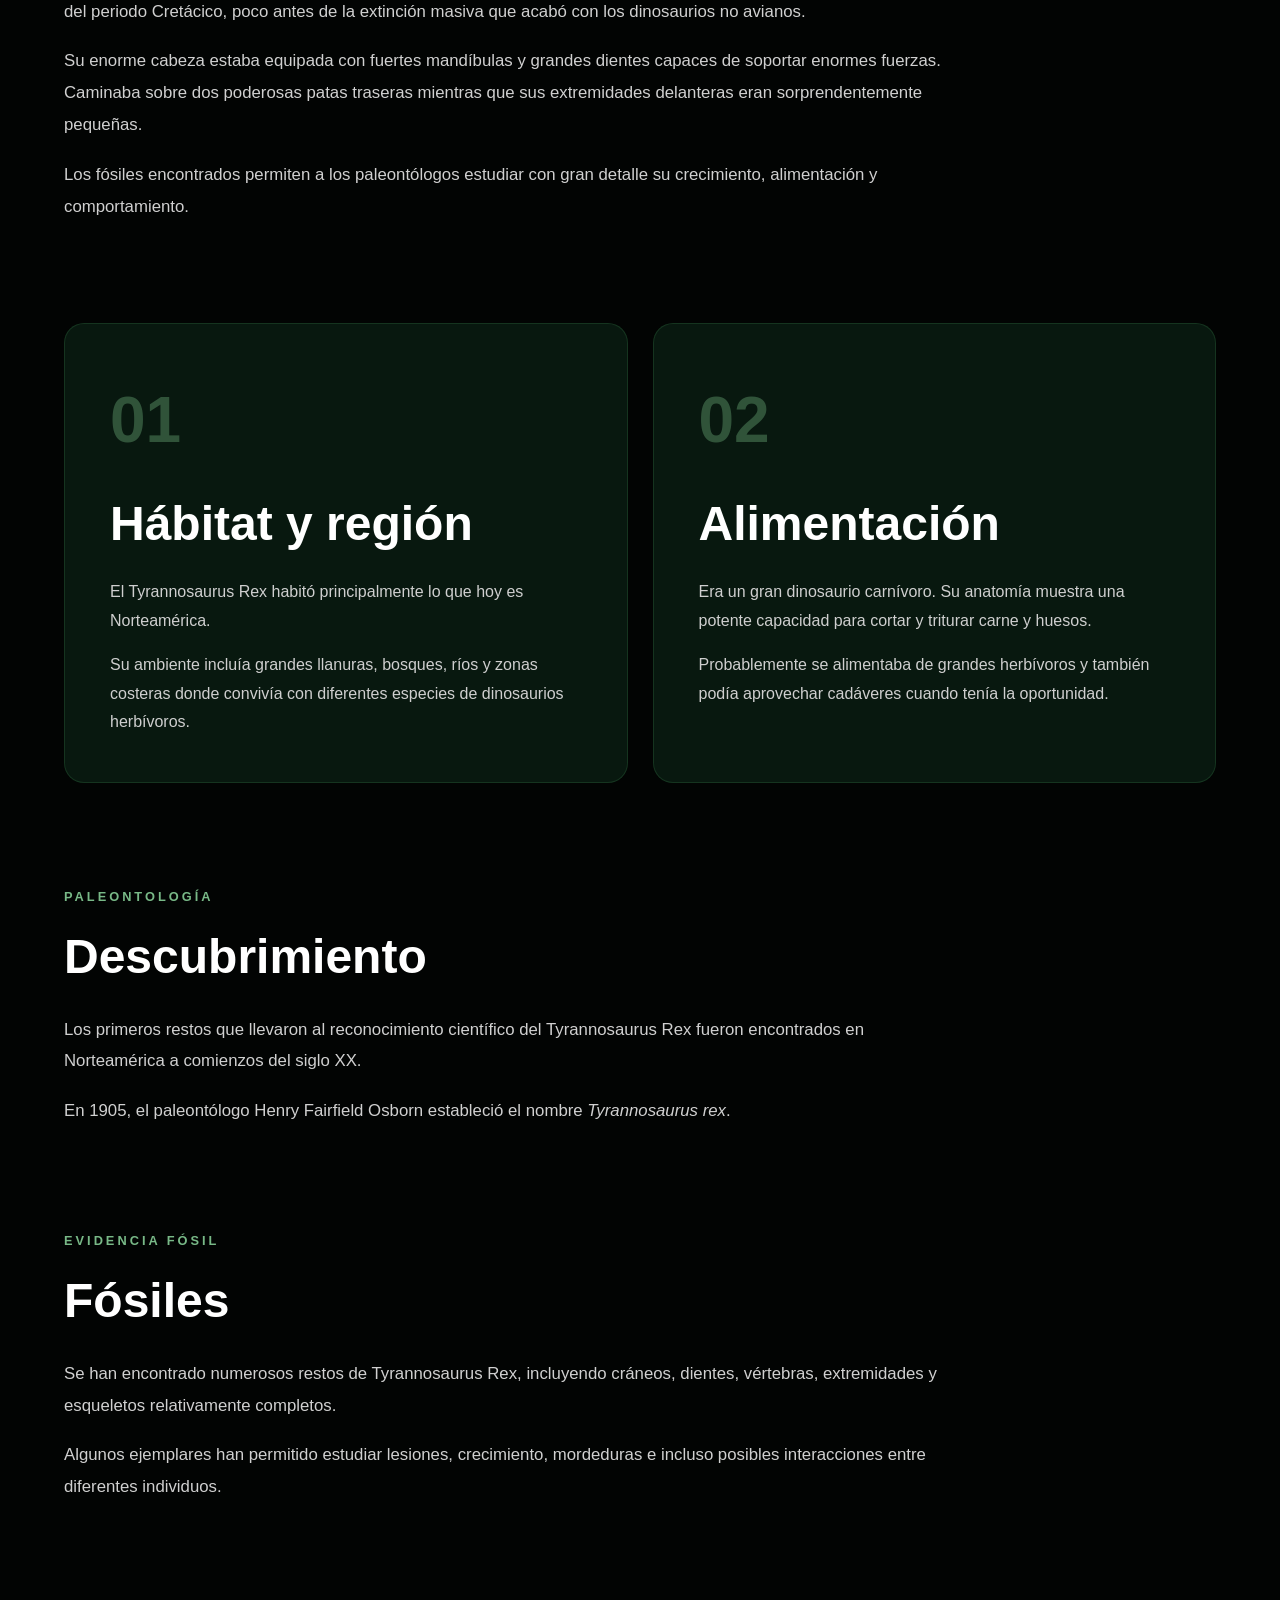
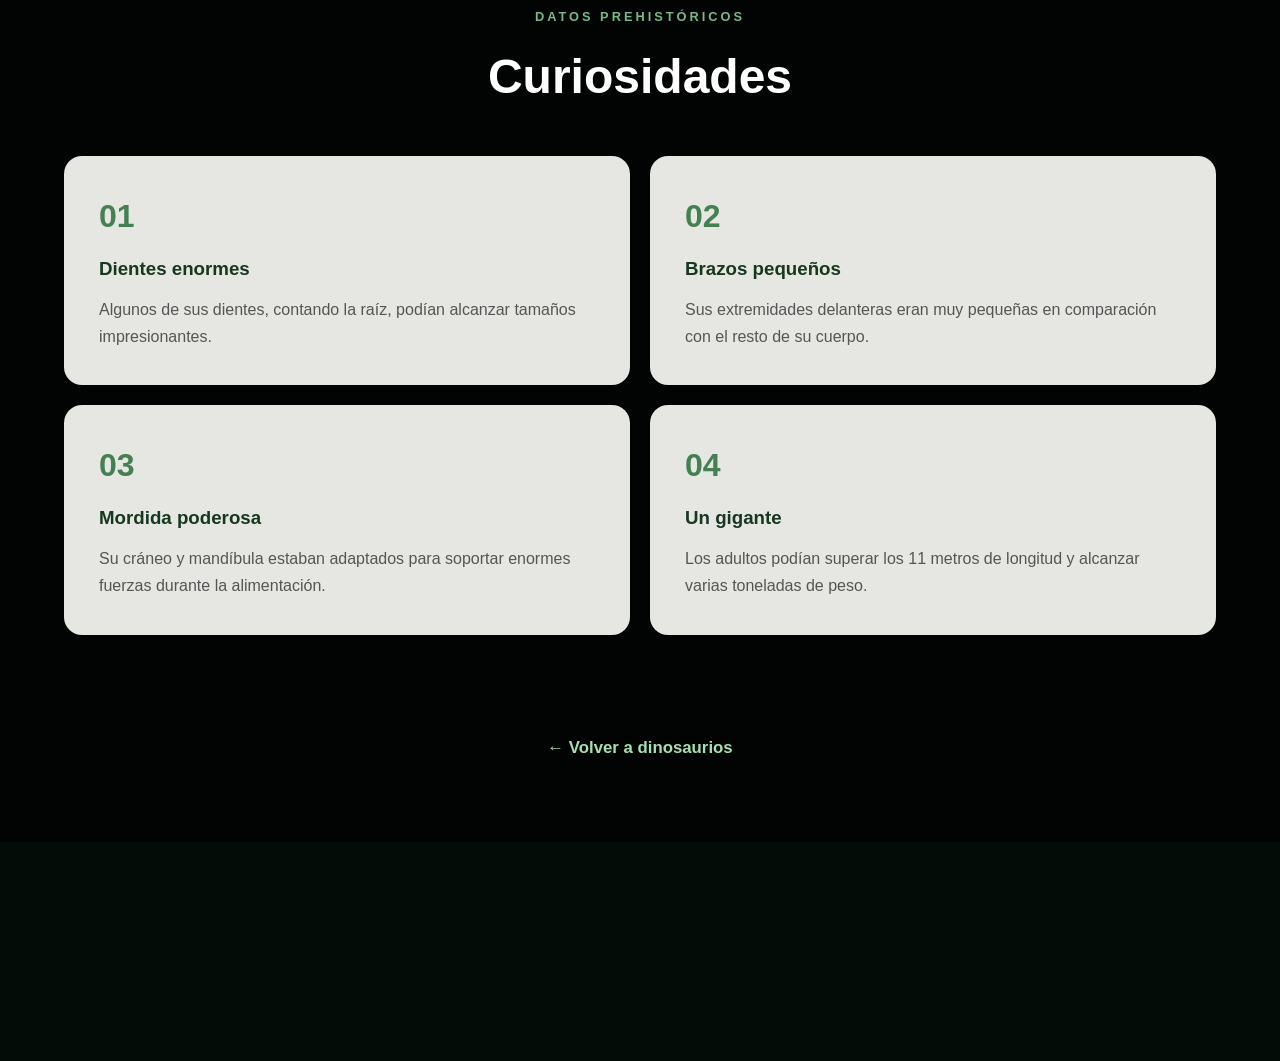
==== commit 3cf0dfcc: "Update stylesheet link and add versioning Updated stylesheet link and added versioning." ====
--- a/trex.html
+++ b/trex.html
@@ -12,7 +12,7 @@
         content="Descubre todo sobre el Tyrannosaurus Rex: periodo, tamaño, peso, alimentación, fósiles, descubrimiento y curiosidades."
     >
 
-    <link rel="stylesheet" href="style.css">
+    <link rel="stylesheet" href="css/style.css?v=2">
 </head>
 
 <body>
--- a/css/style.css
+++ b/css/style.css
@@ -0,0 +1,1981 @@
+/* ========================================= */
+/* CONFIGURACIÓN GENERAL */
+/* ========================================= */
+
+* {
+    margin: 0;
+    padding: 0;
+    box-sizing: border-box;
+}
+
+html {
+    scroll-behavior: smooth;
+    background: #020403;
+}
+
+:root {
+    --verde-oscuro: #07110b;
+    --verde: #173b28;
+    --verde-claro: #8eb66f;
+
+    --blanco: #ffffff;
+
+    --texto: #172019;
+    --texto-suave: #68716a;
+
+    --borde: #e4e6e2;
+
+    --sombra:
+        0 15px 40px rgba(0, 0, 0, 0.35);
+}
+
+
+/* ========================================= */
+/* BODY */
+/* ========================================= */
+
+body {
+    position: relative;
+
+    min-height: 100vh;
+
+    font-family:
+        Arial,
+        Helvetica,
+        sans-serif;
+
+    color: var(--texto);
+
+    line-height: 1.6;
+
+    background: transparent;
+
+    overflow-x: hidden;
+}
+
+
+/* ========================================= */
+/* FONDO TERRORÍFICO DE TODA LA PÁGINA */
+/* ========================================= */
+
+body::before {
+    content: "";
+
+    position: fixed;
+
+    top: -8%;
+    left: -8%;
+
+    width: 116%;
+    height: 116%;
+
+    background-image:
+        url("../img/fondo-terrorr.jpg");
+
+    background-size: cover;
+
+    background-position: center;
+
+    background-repeat: no-repeat;
+
+    z-index: 0;
+
+    pointer-events: none;
+
+    animation:
+        fondoTerror 24s ease-in-out infinite alternate;
+}
+
+
+/* CAPA OSCURA */
+
+body::after {
+    content: "";
+
+    position: fixed;
+
+    inset: 0;
+
+    background:
+        linear-gradient(
+            180deg,
+            rgba(0, 0, 0, 0.20),
+            rgba(0, 0, 0, 0.48)
+        );
+
+    z-index: 1;
+
+    pointer-events: none;
+}
+
+
+/* TODO EL CONTENIDO QUEDA SOBRE EL FONDO */
+
+.header,
+main,
+footer {
+    position: relative;
+
+    z-index: 2;
+}
+
+
+/* MOVIMIENTO LENTO */
+
+@keyframes fondoTerror {
+
+    0% {
+        transform:
+            scale(1)
+            translate(0, 0);
+    }
+
+    50% {
+        transform:
+            scale(1.05)
+            translate(-1%, -1%);
+    }
+
+    100% {
+        transform:
+            scale(1.10)
+            translate(1%, 1%);
+    }
+}
+
+
+/* ========================================= */
+/* HEADER */
+/* ========================================= */
+
+.header {
+    width: 100%;
+
+    position: sticky;
+
+    top: 0;
+
+    z-index: 1000;
+
+    background:
+        rgba(3, 10, 6, 0.88);
+
+    backdrop-filter: blur(12px);
+
+    border-bottom:
+        1px solid rgba(255, 255, 255, 0.08);
+}
+
+.navbar {
+    max-width: 1250px;
+
+    min-height: 78px;
+
+    margin: auto;
+
+    padding: 0 30px;
+
+    display: flex;
+
+    justify-content: space-between;
+
+    align-items: center;
+}
+
+
+/* ========================================= */
+/* LOGO */
+/* ========================================= */
+
+.logo {
+    display: flex;
+
+    align-items: center;
+
+    gap: 12px;
+
+    text-decoration: none;
+}
+
+.logo-icono {
+    font-size: 34px;
+}
+
+.logo-nombre {
+    display: block;
+
+    color: white;
+
+    font-size: 21px;
+
+    font-weight: bold;
+}
+
+.logo-subtitulo {
+    display: block;
+
+    color: #9eaaa1;
+
+    font-size: 11px;
+}
+
+
+/* ========================================= */
+/* MENÚ */
+/* ========================================= */
+
+.menu {
+    display: flex;
+
+    gap: 35px;
+}
+
+.menu a {
+    position: relative;
+
+    color: #d7ddd9;
+
+    text-decoration: none;
+
+    font-size: 14px;
+
+    font-weight: bold;
+
+    transition: 0.3s;
+}
+
+.menu a:hover {
+    color: white;
+}
+
+.menu a::after {
+    content: "";
+
+    position: absolute;
+
+    left: 0;
+
+    bottom: -8px;
+
+    width: 0;
+
+    height: 2px;
+
+    background:
+        var(--verde-claro);
+
+    transition: 0.3s;
+}
+
+.menu a:hover::after {
+    width: 100%;
+}
+
+
+/* ========================================= */
+/* HERO */
+/* ========================================= */
+
+.hero {
+    min-height: 720px;
+
+    display: flex;
+
+    align-items: center;
+
+    padding:
+        100px 30px;
+
+    background: transparent;
+}
+
+.hero-contenido {
+    width: 100%;
+
+    max-width: 1250px;
+
+    margin: auto;
+}
+
+.hero-etiqueta {
+    display: inline-block;
+
+    color: #b6da98;
+
+    font-size: 12px;
+
+    font-weight: bold;
+
+    letter-spacing: 2px;
+
+    margin-bottom: 20px;
+
+    text-shadow:
+        0 3px 10px black;
+}
+
+.hero h1 {
+    max-width: 760px;
+
+    color: white;
+
+    font-size:
+        clamp(48px, 6vw, 82px);
+
+    line-height: 1.02;
+
+    letter-spacing: -3px;
+
+    margin-bottom: 25px;
+
+    text-shadow:
+        0 5px 25px rgba(0, 0, 0, 1);
+}
+
+.hero h1 span {
+    color: #a8c98c;
+}
+
+.hero-contenido > p {
+    max-width: 680px;
+
+    color: #e0e5e1;
+
+    font-size: 18px;
+
+    margin-bottom: 35px;
+
+    text-shadow:
+        0 3px 12px black;
+}
+
+
+/* ========================================= */
+/* BOTONES DEL HERO */
+/* ========================================= */
+
+.hero-botones {
+    display: flex;
+
+    flex-wrap: wrap;
+
+    gap: 15px;
+
+    margin-bottom: 55px;
+}
+
+.boton {
+    padding:
+        14px 25px;
+
+    border-radius: 8px;
+
+    text-decoration: none;
+
+    font-weight: bold;
+
+    font-size: 14px;
+
+    transition:
+        transform 0.3s,
+        background 0.3s;
+}
+
+.boton-principal {
+    background:
+        #668c4e;
+
+    color: white;
+
+    box-shadow:
+        0 8px 25px
+        rgba(0, 0, 0, 0.4);
+}
+
+.boton-principal:hover {
+    background:
+        #7ca661;
+
+    transform:
+        translateY(-3px);
+}
+
+.boton-secundario {
+    border:
+        1px solid
+        rgba(255, 255, 255, 0.35);
+
+    color: white;
+
+    background:
+        rgba(0, 0, 0, 0.25);
+
+    backdrop-filter:
+        blur(8px);
+}
+
+.boton-secundario:hover {
+    background:
+        rgba(255, 255, 255, 0.15);
+
+    transform:
+        translateY(-3px);
+}
+
+
+/* ========================================= */
+/* DATOS DEL HERO */
+/* ========================================= */
+
+.hero-datos {
+    display: flex;
+
+    gap: 50px;
+
+    flex-wrap: wrap;
+}
+
+.hero-datos div {
+    display: flex;
+
+    flex-direction: column;
+}
+
+.hero-datos strong {
+    color: white;
+
+    font-size: 27px;
+
+    text-shadow:
+        0 3px 8px black;
+}
+
+.hero-datos span {
+    color: #c1cac3;
+
+    font-size: 12px;
+
+    text-transform: uppercase;
+
+    letter-spacing: 1px;
+}
+
+
+/* ========================================= */
+/* SECCIONES */
+/* ========================================= */
+
+.seccion {
+    padding:
+        100px 30px;
+}
+
+.encabezado-seccion {
+    max-width: 700px;
+
+    margin:
+        0 auto 50px;
+
+    text-align: center;
+}
+
+.mini-titulo {
+    color:
+        #a9d38a;
+
+    font-size: 11px;
+
+    font-weight: bold;
+
+    letter-spacing: 2px;
+}
+
+.encabezado-seccion h2 {
+    color: white;
+
+    font-size:
+        clamp(32px, 4vw, 47px);
+
+    line-height: 1.15;
+
+    margin:
+        10px 0 15px;
+
+    text-shadow:
+        0 4px 12px black;
+}
+
+.encabezado-seccion p {
+    color: #d5ddd7;
+
+    font-size: 16px;
+
+    text-shadow:
+        0 2px 8px black;
+}
+
+
+/* ========================================= */
+/* EXPLORAR */
+/* ========================================= */
+
+.explorar {
+    max-width: 1350px;
+
+    margin: auto;
+
+    background:
+        rgba(0, 0, 0, 0.18);
+
+    backdrop-filter:
+        blur(1px);
+
+    border-radius: 25px;
+}
+
+.herramientas {
+    max-width: 1000px;
+
+    margin:
+        0 auto 20px;
+}
+
+
+/* ========================================= */
+/* BUSCADOR */
+/* ========================================= */
+
+.contenedor-buscador {
+    position: relative;
+
+    margin-bottom: 20px;
+}
+
+.icono-buscar {
+    position: absolute;
+
+    left: 20px;
+
+    top: 50%;
+
+    transform:
+        translateY(-50%);
+
+    color: #777;
+
+    font-size: 24px;
+}
+
+#buscador {
+    width: 100%;
+
+    height: 58px;
+
+    padding:
+        0 20px 0 55px;
+
+    border:
+        1px solid
+        rgba(255, 255, 255, 0.35);
+
+    border-radius: 12px;
+
+    outline: none;
+
+    background:
+        rgba(255, 255, 255, 0.95);
+
+    font-size: 15px;
+
+    box-shadow:
+        0 7px 30px
+        rgba(0, 0, 0, 0.25);
+
+    transition: 0.3s;
+}
+
+#buscador:focus {
+    border-color:
+        #729466;
+
+    box-shadow:
+        0 0 0 4px
+        rgba(114, 148, 102, 0.25);
+}
+
+
+/* ========================================= */
+/* FILTROS */
+/* ========================================= */
+
+.botones-filtro {
+    display: flex;
+
+    justify-content: center;
+
+    flex-wrap: wrap;
+
+    gap: 10px;
+}
+
+.filtro {
+    padding:
+        10px 18px;
+
+    border:
+        1px solid
+        rgba(255, 255, 255, 0.25);
+
+    border-radius: 30px;
+
+    background:
+        rgba(255, 255, 255, 0.92);
+
+    color: #344036;
+
+    cursor: pointer;
+
+    font-weight: bold;
+
+    font-size: 13px;
+
+    transition: 0.25s;
+}
+
+.filtro:hover {
+    transform:
+        translateY(-2px);
+
+    background: white;
+}
+
+.filtro.activo {
+    background:
+        #07110b;
+
+    color: white;
+
+    border-color:
+        #75965d;
+}
+
+.contador {
+    max-width: 1200px;
+
+    margin:
+        35px auto 15px;
+
+    color: #e1e6e2;
+
+    font-size: 13px;
+
+    text-shadow:
+        0 2px 7px black;
+}
+
+
+/* ========================================= */
+/* TARJETAS */
+/* ========================================= */
+
+.contenedor-tarjetas {
+    max-width: 1200px;
+
+    margin: auto;
+
+    display: grid;
+
+    grid-template-columns:
+        repeat(3, 1fr);
+
+    gap: 25px;
+}
+
+.tarjeta {
+    background:
+        rgba(255, 255, 255, 0.94);
+
+    border:
+        1px solid
+        rgba(255, 255, 255, 0.35);
+
+    border-radius: 16px;
+
+    overflow: hidden;
+
+    box-shadow:
+        0 15px 40px
+        rgba(0, 0, 0, 0.45);
+
+    backdrop-filter:
+        blur(7px);
+
+    transition:
+        transform 0.3s,
+        box-shadow 0.3s;
+}
+
+.tarjeta:hover {
+    transform:
+        translateY(-8px);
+
+    box-shadow:
+        0 22px 50px
+        rgba(0, 0, 0, 0.60);
+}
+
+
+/* ========================================= */
+/* IMAGEN TARJETAS */
+/* ========================================= */
+
+.imagen-tarjeta {
+    height: 245px;
+
+    position: relative;
+
+    overflow: hidden;
+
+    background:
+        #e9ece7;
+}
+
+.imagen-tarjeta img {
+    width: 100%;
+
+    height: 100%;
+
+    object-fit: cover;
+
+    transition:
+        transform 0.6s;
+}
+
+.tarjeta:hover img {
+    transform:
+        scale(1.08);
+}
+
+
+/* ========================================= */
+/* ETIQUETAS */
+/* ========================================= */
+
+.badge,
+.periodo {
+    position: absolute;
+
+    top: 15px;
+
+    padding:
+        6px 10px;
+
+    border-radius: 20px;
+
+    font-size: 10px;
+
+    font-weight: bold;
+
+    text-transform: uppercase;
+
+    letter-spacing: 0.5px;
+
+    backdrop-filter:
+        blur(10px);
+}
+
+.badge {
+    left: 15px;
+}
+
+.periodo {
+    right: 15px;
+
+    color: white;
+
+    background:
+        rgba(0, 0, 0, 0.70);
+}
+
+.badge.carnivoro {
+    color: #ffe8e8;
+
+    background:
+        rgba(111, 28, 28, 0.90);
+}
+
+.badge.herbivoro {
+    color: #eaffdf;
+
+    background:
+        rgba(42, 95, 49, 0.90);
+}
+
+.badge.omnivoro {
+    color: #fff4d5;
+
+    background:
+        rgba(123, 87, 26, 0.90);
+}
+
+.badge.volador {
+    color: #e7f3ff;
+
+    background:
+        rgba(38, 74, 105, 0.90);
+}
+
+
+/* ========================================= */
+/* CONTENIDO TARJETA */
+/* ========================================= */
+
+.contenido-tarjeta {
+    padding: 24px;
+}
+
+.contenido-tarjeta h3 {
+    font-size: 22px;
+
+    margin-bottom: 2px;
+}
+
+.nombre-cientifico {
+    color: #819083;
+
+    font-size: 12px;
+
+    font-style: italic;
+
+    margin-bottom: 15px;
+}
+
+.descripcion {
+    min-height: 75px;
+
+    color: #515c53;
+
+    font-size: 14px;
+
+    line-height: 1.6;
+
+    margin-bottom: 20px;
+}
+
+.datos-tarjeta {
+    display: grid;
+
+    grid-template-columns:
+        repeat(2, 1fr);
+
+    gap: 10px;
+
+    padding:
+        17px 0;
+
+    border-top:
+        1px solid #eceeeb;
+
+    border-bottom:
+        1px solid #eceeeb;
+}
+
+.datos-tarjeta > div {
+    display: flex;
+
+    align-items: center;
+
+    gap: 8px;
+}
+
+.datos-tarjeta small {
+    display: block;
+
+    color: #929892;
+
+    font-size: 10px;
+
+    text-transform: uppercase;
+}
+
+.datos-tarjeta strong {
+    display: block;
+
+    font-size: 12px;
+}
+
+
+/* ========================================= */
+/* VER INFORMACIÓN */
+/* ========================================= */
+
+.ver-mas {
+    width: 100%;
+
+    margin-top: 18px;
+
+    padding: 0;
+
+    border: none;
+
+    background: transparent;
+
+    color: #31572c;
+
+    cursor: pointer;
+
+    font-size: 13px;
+
+    font-weight: bold;
+
+    display: flex;
+
+    align-items: center;
+
+    justify-content: space-between;
+}
+
+.ver-mas span {
+    font-size: 19px;
+
+    transition:
+        transform 0.2s;
+}
+
+.ver-mas:hover span {
+    transform:
+        translateX(5px);
+}
+
+
+/* ========================================= */
+/* SIN RESULTADOS */
+/* ========================================= */
+
+.sin-resultados {
+    display: none;
+
+    text-align: center;
+
+    padding:
+        80px 20px;
+
+    color: white;
+}
+
+.sin-resultados span {
+    font-size: 50px;
+}
+
+.sin-resultados h3 {
+    margin:
+        15px 0 5px;
+}
+
+.sin-resultados p {
+    color:
+        #d0d7d2;
+}
+
+
+/* ========================================= */
+/* CURIOSIDADES */
+/* ========================================= */
+
+.curiosidades {
+    background:
+        rgba(0, 0, 0, 0.40);
+
+    backdrop-filter:
+        blur(5px);
+}
+
+.grid-curiosidades {
+    max-width: 1150px;
+
+    margin: auto;
+
+    display: grid;
+
+    grid-template-columns:
+        repeat(3, 1fr);
+
+    gap: 25px;
+}
+
+.grid-curiosidades article {
+    background:
+        rgba(255, 255, 255, 0.94);
+
+    padding: 35px;
+
+    border-radius: 14px;
+
+    border:
+        1px solid
+        rgba(255, 255, 255, 0.30);
+
+    box-shadow:
+        0 12px 35px
+        rgba(0, 0, 0, 0.28);
+
+    transition: 0.3s;
+}
+
+.grid-curiosidades article:hover {
+    transform:
+        translateY(-6px);
+
+    box-shadow:
+        0 18px 45px
+        rgba(0, 0, 0, 0.45);
+}
+
+.curiosidad-icono {
+    display: block;
+
+    font-size: 32px;
+
+    margin-bottom: 18px;
+}
+
+.grid-curiosidades h3 {
+    margin-bottom: 10px;
+}
+
+.grid-curiosidades p {
+    color:
+        var(--texto-suave);
+
+    font-size: 14px;
+}
+
+
+/* ========================================= */
+/* MODAL */
+/* ========================================= */
+
+.modal {
+    display: none;
+
+    position: fixed;
+
+    inset: 0;
+
+    z-index: 3000;
+
+    padding: 25px;
+
+    align-items: center;
+
+    justify-content: center;
+}
+
+.modal.abierto {
+    display: flex;
+}
+
+.modal-fondo {
+    position: absolute;
+
+    inset: 0;
+
+    background:
+        rgba(0, 0, 0, 0.85);
+
+    backdrop-filter:
+        blur(8px);
+}
+
+.modal-contenido {
+    position: relative;
+
+    z-index: 1;
+
+    width: 100%;
+
+    max-width: 900px;
+
+    max-height: 90vh;
+
+    display: grid;
+
+    grid-template-columns:
+        1fr 1fr;
+
+    background: white;
+
+    border-radius: 18px;
+
+    overflow: auto;
+
+    box-shadow:
+        0 30px 80px
+        rgba(0, 0, 0, 0.7);
+}
+
+.modal-contenido > img {
+    width: 100%;
+
+    height: 100%;
+
+    min-height: 500px;
+
+    object-fit: cover;
+}
+
+.modal-info {
+    padding:
+        50px 40px;
+}
+
+.modal-periodo {
+    color: #638055;
+
+    font-size: 11px;
+
+    font-weight: bold;
+
+    text-transform: uppercase;
+
+    letter-spacing: 1.5px;
+}
+
+.modal-info h2 {
+    font-size: 35px;
+
+    line-height: 1.1;
+
+    margin:
+        8px 0 4px;
+}
+
+.modal-cientifico {
+    color: #879087;
+
+    font-style: italic;
+
+    margin-bottom: 25px;
+}
+
+.modal-info > p {
+    color: #626a63;
+
+    margin-bottom: 30px;
+}
+
+.modal-datos {
+    display: grid;
+
+    gap: 15px;
+}
+
+.modal-datos div {
+    padding: 14px;
+
+    background: #f4f5f1;
+
+    border-radius: 9px;
+}
+
+.modal-datos small {
+    display: block;
+
+    color: #8a918a;
+
+    text-transform: uppercase;
+
+    font-size: 9px;
+}
+
+.modal-datos strong {
+    font-size: 14px;
+}
+
+.cerrar-modal {
+    position: absolute;
+
+    top: 15px;
+
+    right: 15px;
+
+    width: 38px;
+
+    height: 38px;
+
+    border: none;
+
+    border-radius: 50%;
+
+    background:
+        rgba(0, 0, 0, 0.80);
+
+    color: white;
+
+    cursor: pointer;
+
+    font-size: 25px;
+
+    z-index: 5;
+}
+
+
+/* ========================================= */
+/* FOOTER */
+/* ========================================= */
+
+footer {
+    color: white;
+
+    padding:
+        55px 30px;
+
+    background:
+        rgba(2, 7, 4, 0.88);
+
+    backdrop-filter:
+        blur(10px);
+}
+
+.footer-contenido {
+    max-width: 1200px;
+
+    margin: auto;
+
+    display: flex;
+
+    justify-content: space-between;
+
+    align-items: flex-end;
+
+    gap: 30px;
+}
+
+.footer-contenido h2 {
+    margin-bottom: 7px;
+}
+
+.footer-contenido p {
+    color: #aab5ad;
+
+    font-size: 13px;
+}
+
+.copyright {
+    white-space: nowrap;
+}
+
+
+/* ========================================= */
+/* TABLET */
+/* ========================================= */
+
+@media (max-width: 950px) {
+
+    .contenedor-tarjetas {
+        grid-template-columns:
+            repeat(2, 1fr);
+    }
+
+    .grid-curiosidades {
+        grid-template-columns: 1fr;
+    }
+
+    .modal-contenido {
+        grid-template-columns: 1fr;
+    }
+
+    .modal-contenido > img {
+        height: 320px;
+
+        min-height: auto;
+    }
+}
+
+
+/* ========================================= */
+/* CELULAR */
+/* ========================================= */
+
+@media (max-width: 650px) {
+
+    .navbar {
+        min-height: 70px;
+
+        padding:
+            0 18px;
+    }
+
+    .logo-subtitulo {
+        display: none;
+    }
+
+    .menu {
+        gap: 13px;
+    }
+
+    .menu a {
+        font-size: 11px;
+    }
+
+    body::before {
+        top: -5%;
+        left: -25%;
+
+        width: 150%;
+        height: 110%;
+
+        background-position:
+            65% center;
+    }
+
+    .hero {
+        min-height: 650px;
+
+        padding:
+            70px 20px;
+    }
+
+    .hero h1 {
+        font-size: 47px;
+
+        letter-spacing: -2px;
+    }
+
+    .hero-contenido > p {
+        font-size: 16px;
+    }
+
+    .hero-datos {
+        gap: 25px;
+    }
+
+    .seccion {
+        padding:
+            75px 18px;
+    }
+
+    .explorar {
+        border-radius: 0;
+    }
+
+    .contenedor-tarjetas {
+        grid-template-columns: 1fr;
+    }
+
+    .imagen-tarjeta {
+        height: 260px;
+    }
+
+    .botones-filtro {
+        justify-content: flex-start;
+    }
+
+    .footer-contenido {
+        flex-direction: column;
+
+        align-items: flex-start;
+    }
+
+    .modal {
+        padding: 12px;
+    }
+
+    .modal-info {
+        padding:
+            35px 25px;
+    }
+}
+
+
+/* ========================================= */
+/* REDUCIR ANIMACIONES */
+/* ========================================= */
+
+@media (prefers-reduced-motion: reduce) {
+
+    body::before {
+        animation: none;
+    }
+
+    html {
+        scroll-behavior: auto;
+    }
+}
+/* ========================================= */
+/* MENÚ HAMBURGUESA */
+/* ========================================= */
+
+.menu-toggle {
+    display: none;
+
+    border: none;
+
+    background: transparent;
+
+    color: white;
+
+    font-size: 30px;
+
+    cursor: pointer;
+}
+
+
+/* CELULAR */
+
+@media (max-width: 650px) {
+
+    .navbar {
+        position: relative;
+    }
+
+
+    .menu-toggle {
+        display: block;
+    }
+
+
+    .menu {
+        position: absolute;
+
+        top: 70px;
+        left: 0;
+
+        width: 100%;
+
+        padding: 20px;
+
+        display: none;
+
+        flex-direction: column;
+
+        gap: 20px;
+
+        background:
+            rgba(3, 10, 6, 0.97);
+
+        backdrop-filter: blur(12px);
+
+        border-top:
+            1px solid rgba(255, 255, 255, 0.08);
+
+        box-shadow:
+            0 15px 30px rgba(0, 0, 0, 0.35);
+    }
+
+
+    .menu.activo {
+        display: flex;
+    }
+
+
+    .menu a {
+        width: 100%;
+
+        padding: 10px 5px;
+
+        font-size: 14px;
+    }
+
+}
+/* ==================================================
+   FICHA INDIVIDUAL - DINOWORLD
+   ================================================== */
+
+.ficha-header {
+    min-height: 75px;
+    padding: 0 7%;
+    display: flex;
+    align-items: center;
+    justify-content: space-between;
+    background: rgba(5, 15, 10, 0.92);
+    border-bottom: 1px solid rgba(117, 255, 149, 0.18);
+    position: relative;
+    z-index: 20;
+}
+
+.ficha-logo {
+    color: white;
+    font-size: 1.5rem;
+    font-weight: bold;
+    text-decoration: none;
+}
+
+.ficha-nav {
+    display: flex;
+    gap: 30px;
+}
+
+.ficha-nav a {
+    color: #e6e6e6;
+    text-decoration: none;
+    transition: 0.3s;
+}
+
+.ficha-nav a:hover {
+    color: #8ed69a;
+}
+
+
+/* CONTENEDOR GENERAL */
+
+.ficha-dinosaurio {
+    width: min(1200px, 90%);
+    margin: auto;
+    padding: 50px 0 80px;
+}
+
+
+/* HERO */
+
+.ficha-hero {
+    min-height: 600px;
+    display: grid;
+    grid-template-columns: 1.15fr 1fr;
+    align-items: center;
+    gap: 60px;
+
+    background:
+        linear-gradient(
+            135deg,
+            rgba(7, 28, 17, 0.96),
+            rgba(8, 10, 9, 0.94)
+        );
+
+    border: 1px solid rgba(130, 255, 157, 0.15);
+    border-radius: 25px;
+    padding: 50px;
+    overflow: hidden;
+
+    box-shadow:
+        0 25px 70px rgba(0, 0, 0, 0.55);
+}
+
+.ficha-hero-imagen {
+    min-height: 500px;
+    display: flex;
+    justify-content: center;
+    align-items: center;
+    position: relative;
+}
+
+.ficha-hero-imagen::before {
+    content: "";
+    position: absolute;
+
+    width: 420px;
+    height: 420px;
+
+    border-radius: 50%;
+
+    background:
+        radial-gradient(
+            circle,
+            rgba(62, 145, 75, 0.3),
+            transparent 65%
+        );
+
+    filter: blur(5px);
+}
+
+.ficha-hero-imagen img {
+    position: relative;
+    z-index: 2;
+
+    width: 100%;
+    max-width: 600px;
+
+    object-fit: contain;
+
+    filter:
+        drop-shadow(0 25px 30px rgba(0, 0, 0, 0.75));
+
+    transition: transform 0.5s ease;
+}
+
+.ficha-hero:hover .ficha-hero-imagen img {
+    transform: scale(1.03);
+}
+
+.ficha-hero-info h1 {
+    margin: 15px 0 5px;
+
+    color: white;
+
+    font-size: clamp(3rem, 6vw, 5.5rem);
+    line-height: 0.95;
+
+    text-transform: uppercase;
+}
+
+.ficha-etiqueta {
+    display: inline-block;
+
+    background: #214d2d;
+    color: #b9f8c6;
+
+    padding: 8px 15px;
+    border-radius: 100px;
+
+    font-size: 0.8rem;
+    font-weight: bold;
+
+    letter-spacing: 1.5px;
+    text-transform: uppercase;
+}
+
+.ficha-cientifico {
+    color: #88b991;
+    font-size: 1.2rem;
+    margin-bottom: 25px;
+}
+
+.ficha-introduccion {
+    color: #d1d1d1;
+    font-size: 1.05rem;
+    line-height: 1.8;
+    margin-bottom: 30px;
+}
+
+.ficha-boton {
+    display: inline-block;
+
+    padding: 14px 25px;
+
+    border-radius: 8px;
+
+    background: #2c6e3d;
+    color: white;
+
+    text-decoration: none;
+    font-weight: bold;
+
+    transition: 0.3s;
+}
+
+.ficha-boton:hover {
+    background: #3c8b50;
+    transform: translateY(-3px);
+}
+
+
+/* SECCIONES */
+
+.ficha-seccion {
+    margin-top: 100px;
+}
+
+.ficha-titulo-seccion {
+    text-align: center;
+    margin-bottom: 40px;
+}
+
+.ficha-titulo-seccion span,
+.ficha-subtitulo {
+    color: #78b987;
+    font-weight: bold;
+    font-size: 0.8rem;
+    letter-spacing: 3px;
+}
+
+.ficha-titulo-seccion h2,
+.ficha-contenido h2,
+.ficha-panel h2 {
+    color: white;
+    font-size: clamp(2rem, 4vw, 3rem);
+    margin-top: 10px;
+}
+
+
+/* DATOS */
+
+.ficha-datos {
+    display: grid;
+    grid-template-columns: repeat(3, 1fr);
+    gap: 20px;
+}
+
+.ficha-dato {
+    padding: 30px 20px;
+
+    text-align: center;
+
+    background: rgba(245, 246, 241, 0.94);
+
+    border-radius: 16px;
+
+    transition: 0.3s;
+}
+
+.ficha-dato:hover {
+    transform: translateY(-7px);
+}
+
+.ficha-dato > span {
+    font-size: 2rem;
+}
+
+.ficha-dato h3 {
+    margin: 12px 0 6px;
+    color: #183c23;
+}
+
+.ficha-dato p {
+    color: #555;
+}
+
+
+/* TEXTO */
+
+.ficha-contenido {
+    max-width: 900px;
+}
+
+.ficha-contenido p {
+    color: #d0d0d0;
+    line-height: 1.9;
+    font-size: 1.05rem;
+    margin-top: 18px;
+}
+
+
+/* PANELES */
+
+.ficha-doble {
+    display: grid;
+    grid-template-columns: repeat(2, 1fr);
+    gap: 25px;
+}
+
+.ficha-panel {
+    position: relative;
+    padding: 45px;
+
+    background: rgba(9, 27, 17, 0.92);
+
+    border: 1px solid rgba(116, 255, 150, 0.12);
+
+    border-radius: 20px;
+}
+
+.ficha-panel-numero {
+    display: block;
+
+    color: rgba(124, 195, 138, 0.35);
+
+    font-size: 4rem;
+    font-weight: bold;
+
+    margin-bottom: 15px;
+}
+
+.ficha-panel p {
+    color: #cfcfcf;
+    line-height: 1.8;
+    margin-top: 15px;
+}
+
+
+/* CURIOSIDADES */
+
+.ficha-curiosidades {
+    display: grid;
+    grid-template-columns: repeat(2, 1fr);
+    gap: 20px;
+}
+
+.ficha-curiosidades article {
+    background: rgba(245, 246, 241, 0.94);
+
+    border-radius: 18px;
+
+    padding: 35px;
+
+    transition: 0.3s;
+}
+
+.ficha-curiosidades article:hover {
+    transform: translateY(-5px);
+}
+
+.ficha-curiosidades article > span {
+    color: #438150;
+
+    font-size: 2rem;
+    font-weight: bold;
+}
+
+.ficha-curiosidades h3 {
+    color: #16381f;
+    margin: 12px 0;
+}
+
+.ficha-curiosidades p {
+    color: #555;
+    line-height: 1.7;
+}
+
+
+/* VOLVER */
+
+.ficha-volver {
+    margin-top: 100px;
+    text-align: center;
+}
+
+.ficha-volver a {
+    color: #a8dfb1;
+
+    font-weight: bold;
+
+    text-decoration: none;
+
+    font-size: 1.05rem;
+}
+
+.ficha-volver a:hover {
+    text-decoration: underline;
+}
+
+
+/* FOOTER */
+
+.ficha-footer {
+    text-align: center;
+
+    padding: 50px 20px;
+
+    background: rgba(4, 13, 8, 0.97);
+
+    color: #cccccc;
+}
+
+.ficha-footer h2 {
+    color: white;
+    margin-bottom: 10px;
+}
+
+.ficha-copyright {
+    margin-top: 20px;
+    color: #777;
+}
+
+
+/* ==================================================
+   TABLET Y CELULAR
+   ================================================== */
+
+@media (max-width: 850px) {
+
+    .ficha-header {
+        padding: 0 5%;
+    }
+
+    .ficha-nav {
+        gap: 15px;
+    }
+
+    .ficha-dinosaurio {
+        width: 92%;
+        padding-top: 25px;
+    }
+
+    .ficha-hero {
+        grid-template-columns: 1fr;
+
+        gap: 10px;
+
+        padding: 30px 20px;
+
+        text-align: center;
+    }
+
+    .ficha-hero-imagen {
+        min-height: 300px;
+    }
+
+    .ficha-hero-imagen::before {
+        width: 280px;
+        height: 280px;
+    }
+
+    .ficha-hero-imagen img {
+        max-height: 330px;
+    }
+
+    .ficha-hero-info h1 {
+        font-size: 3rem;
+    }
+
+    .ficha-datos {
+        grid-template-columns: repeat(2, 1fr);
+    }
+
+    .ficha-doble {
+        grid-template-columns: 1fr;
+    }
+
+    .ficha-curiosidades {
+        grid-template-columns: 1fr;
+    }
+
+    .ficha-seccion {
+        margin-top: 70px;
+    }
+}
+
+
+/* CELULARES PEQUEÑOS */
+
+@media (max-width: 500px) {
+
+    .ficha-logo {
+        font-size: 1.2rem;
+    }
+
+    .ficha-nav a {
+        font-size: 0.85rem;
+    }
+
+    .ficha-datos {
+        grid-template-columns: 1fr;
+    }
+
+    .ficha-panel {
+        padding: 30px 25px;
+    }
+
+    .ficha-hero-info h1 {
+        font-size: 2.5rem;
+    }
+}
+
+/* CELULARES PEQUEÑOS */
+
+@media (max-width: 500px) {
+
+    .ficha-logo {
+        font-size: 1.2rem;
+    }
+
+
+    .ficha-nav a {
+        font-size: 0.85rem;
+    }
+
+
+    .ficha-datos {
+        grid-template-columns: 1fr;
+    }
+
+
+    .ficha-panel {
+        padding: 30px 25px;
+    }
+
+
+    .ficha-hero-info h1 {
+        font-size: 2.5rem;
+    }
+
+}
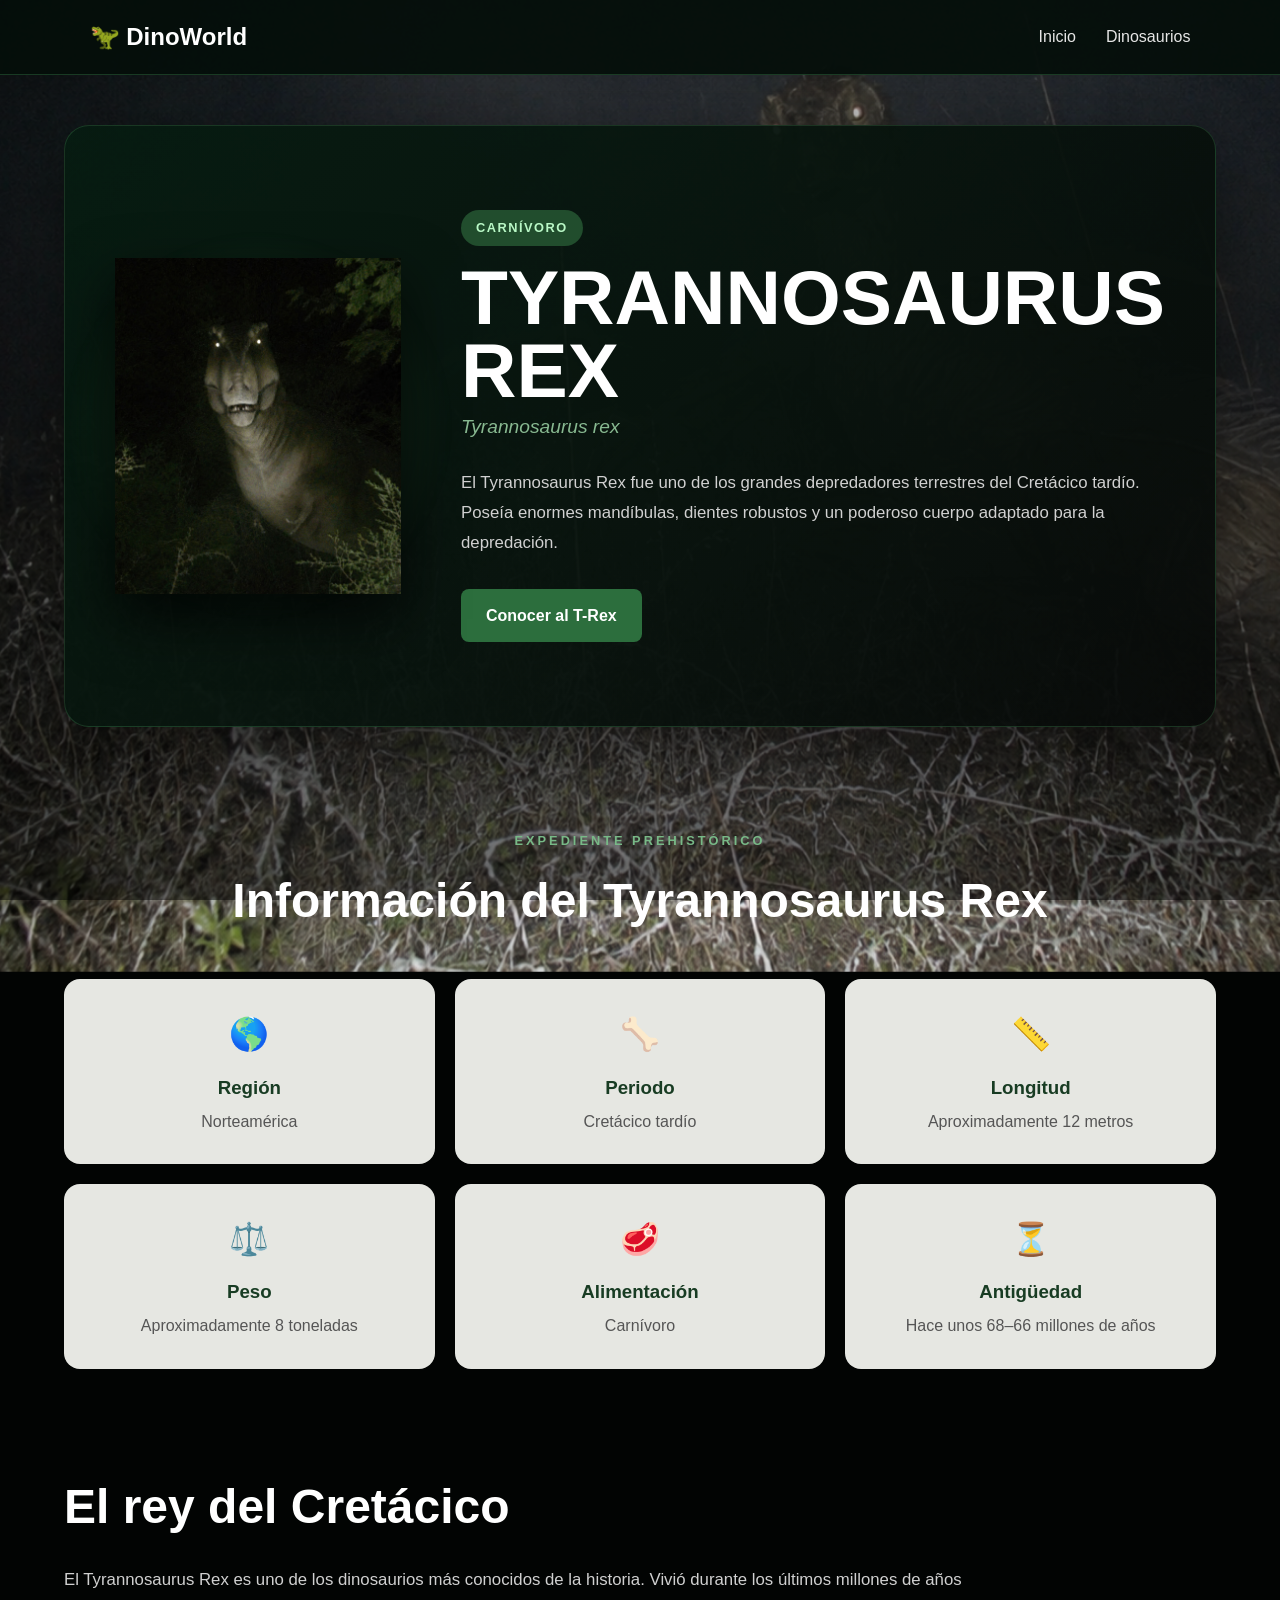
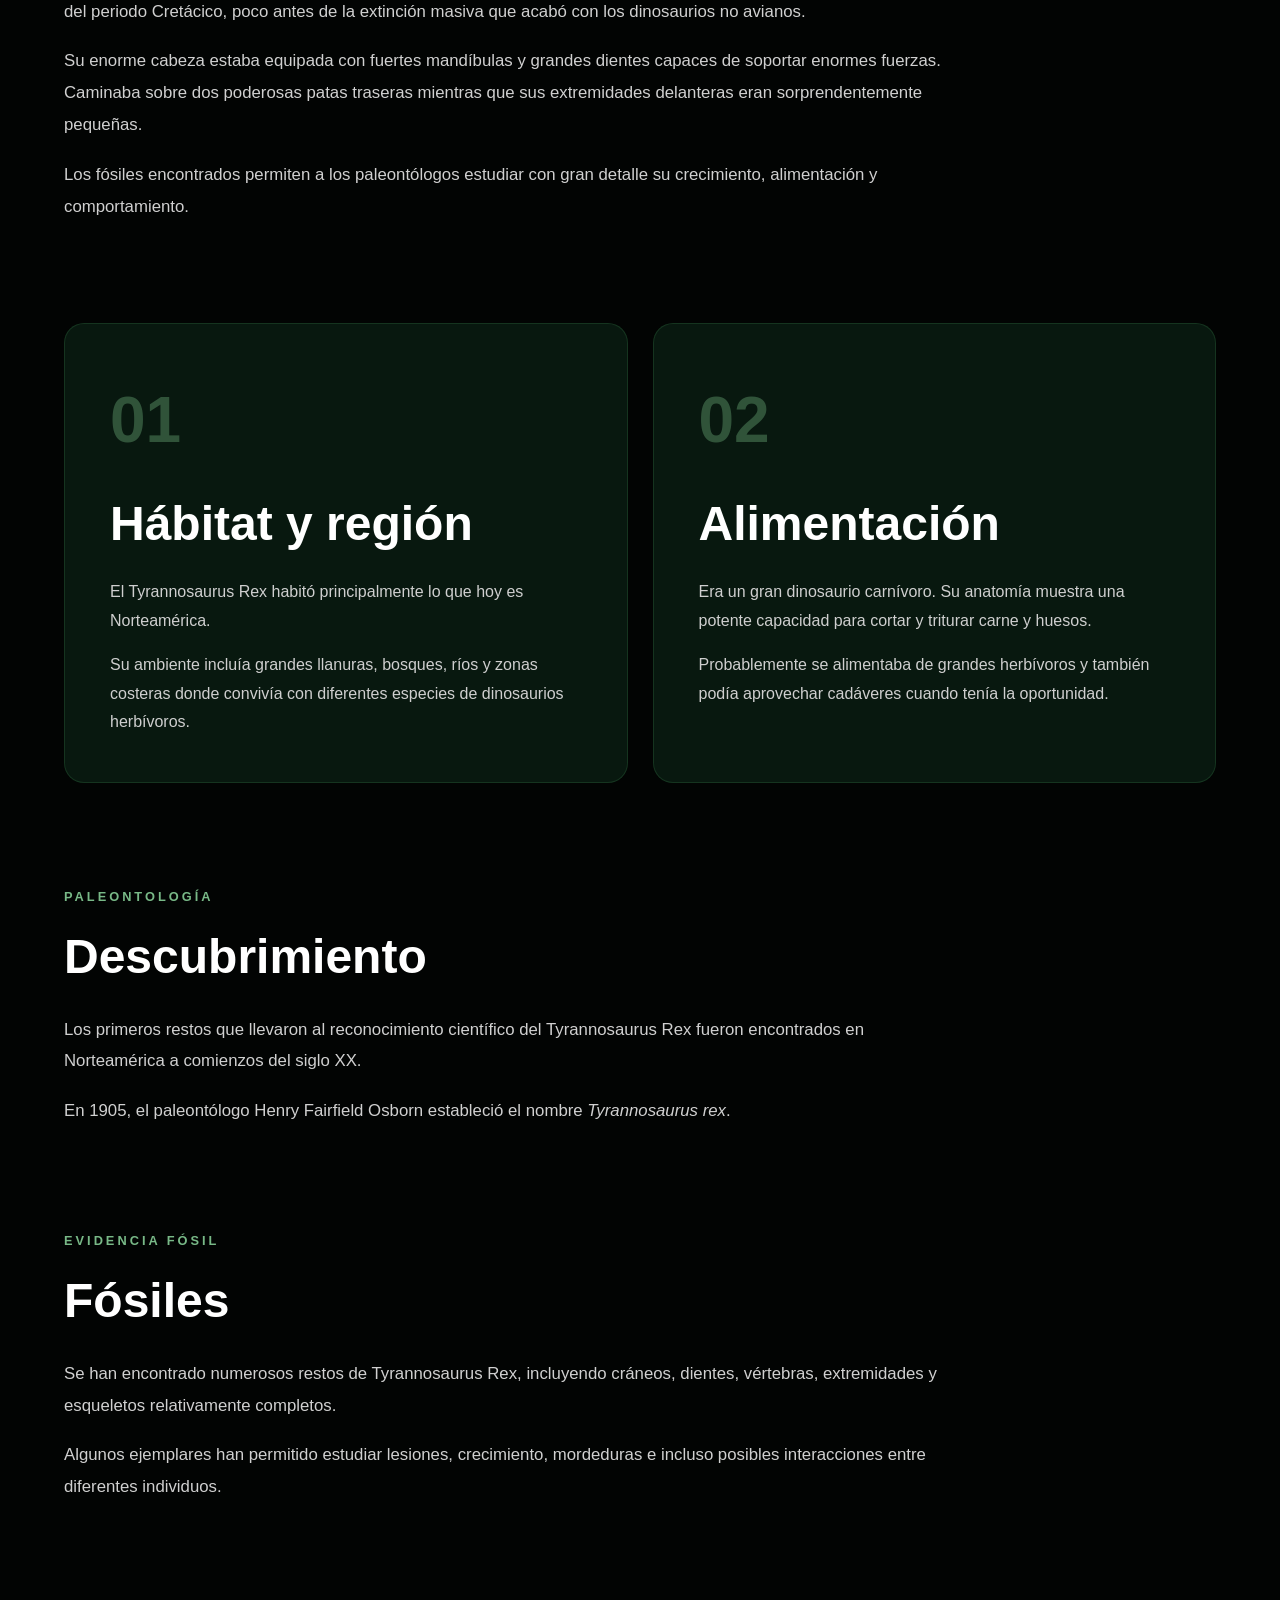
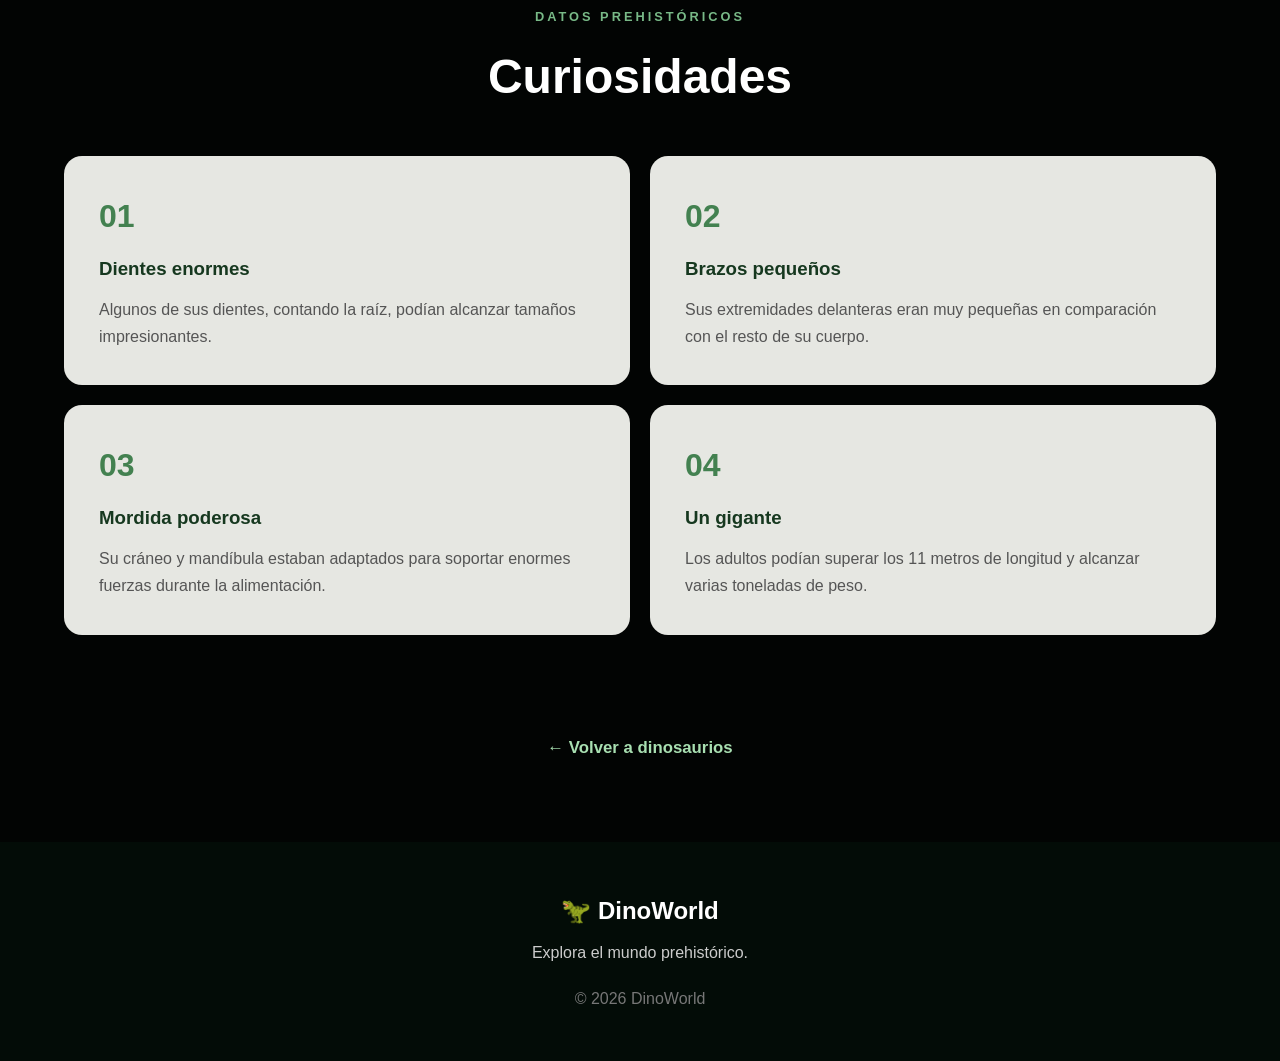
==== commit 47c6b58e: "Refactor trex.html with updated content and structure Updated HTML structure and content for the Tyr" ====
--- a/trex.html
+++ b/trex.html
@@ -12,7 +12,7 @@
         content="Descubre todo sobre el Tyrannosaurus Rex: periodo, tamaño, peso, alimentación, fósiles, descubrimiento y curiosidades."
     >
 
-    <link rel="stylesheet" href="css/style.css?v=2">
+    <link rel="stylesheet" href="css/style.css">
 </head>
 
 <body>
